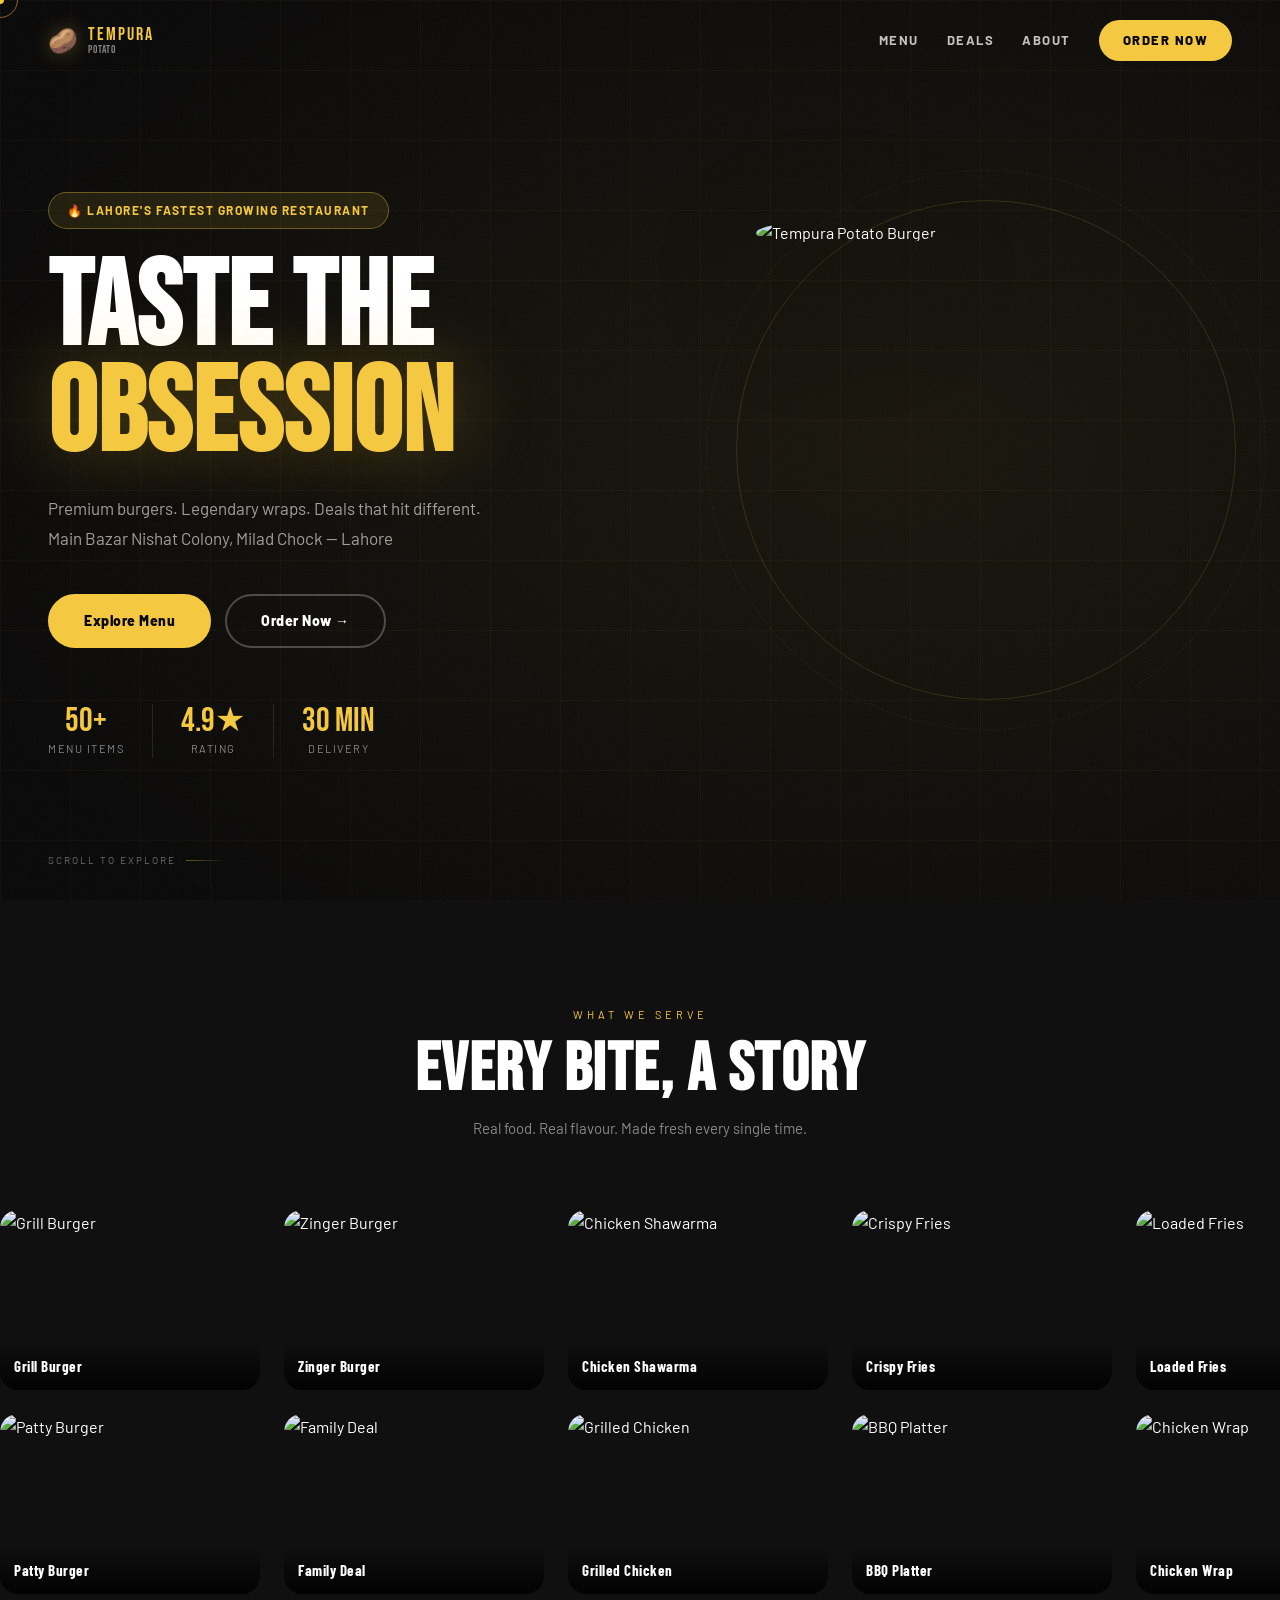
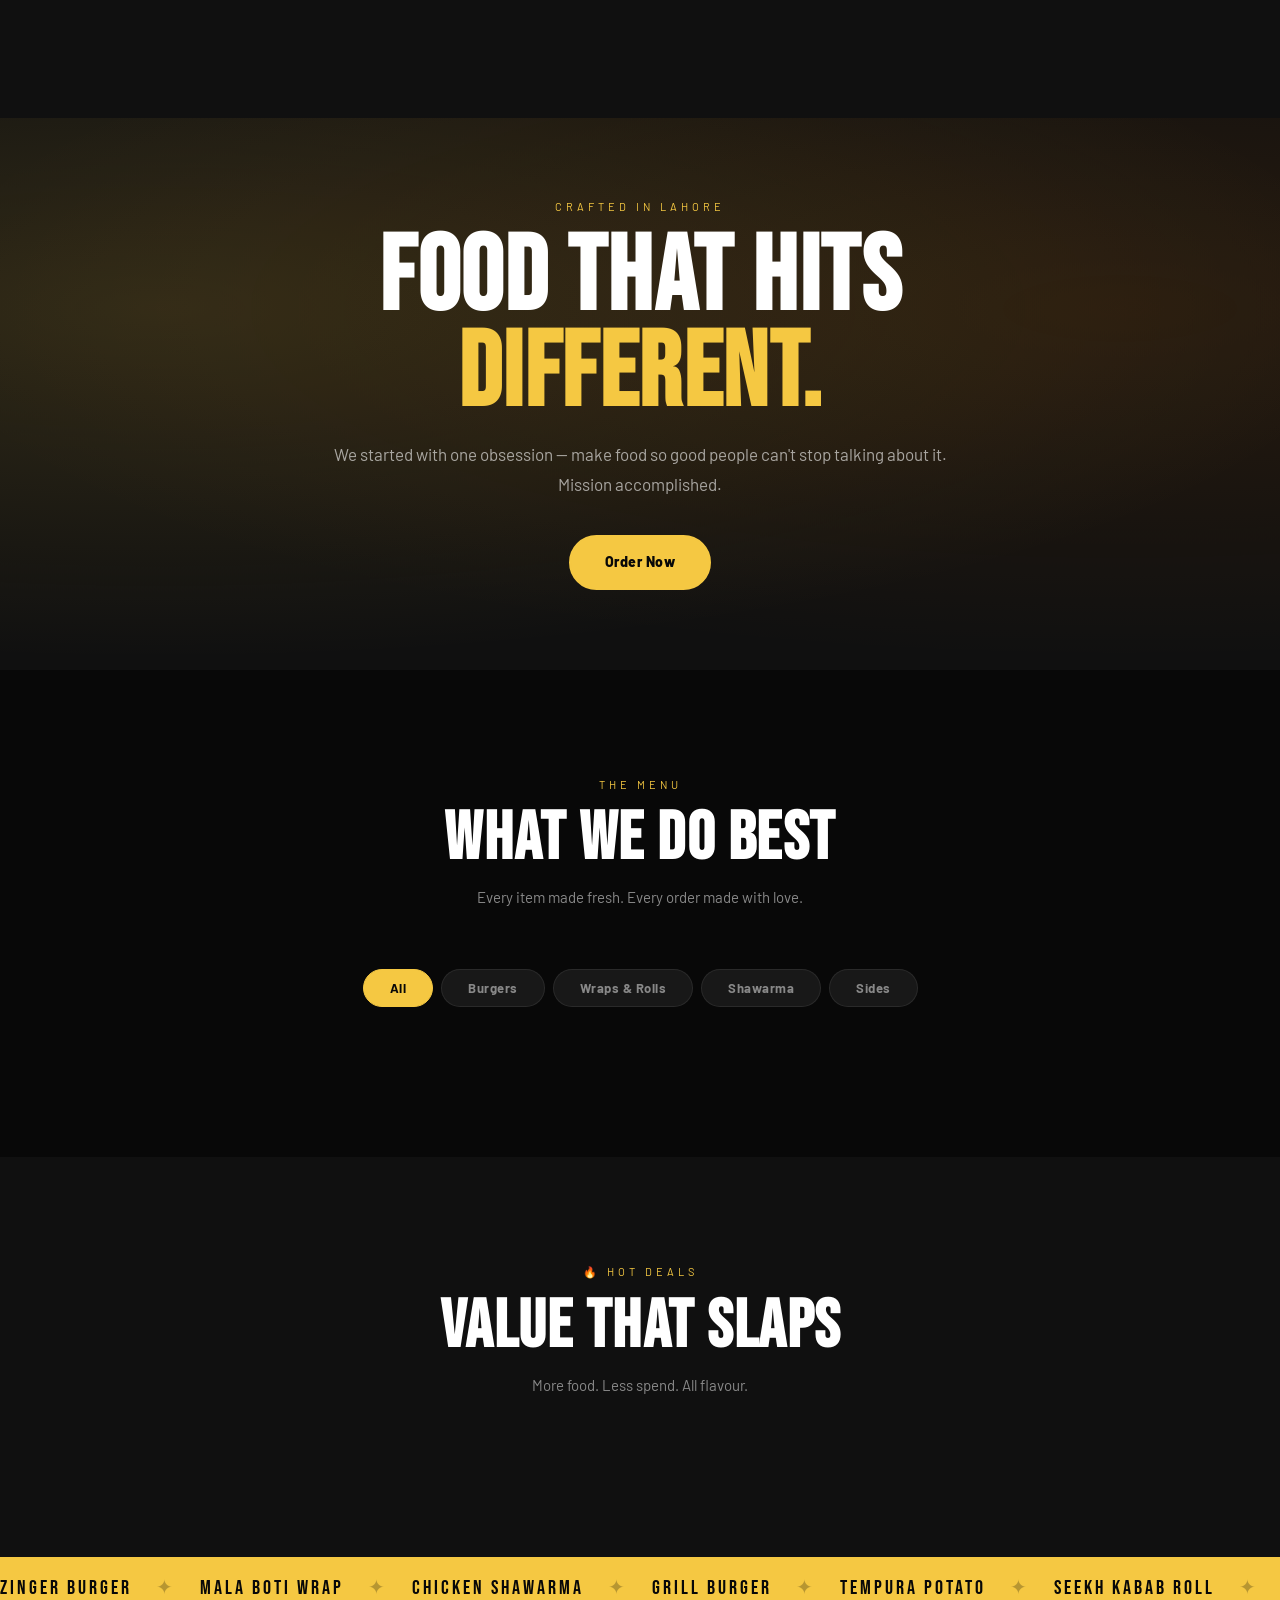
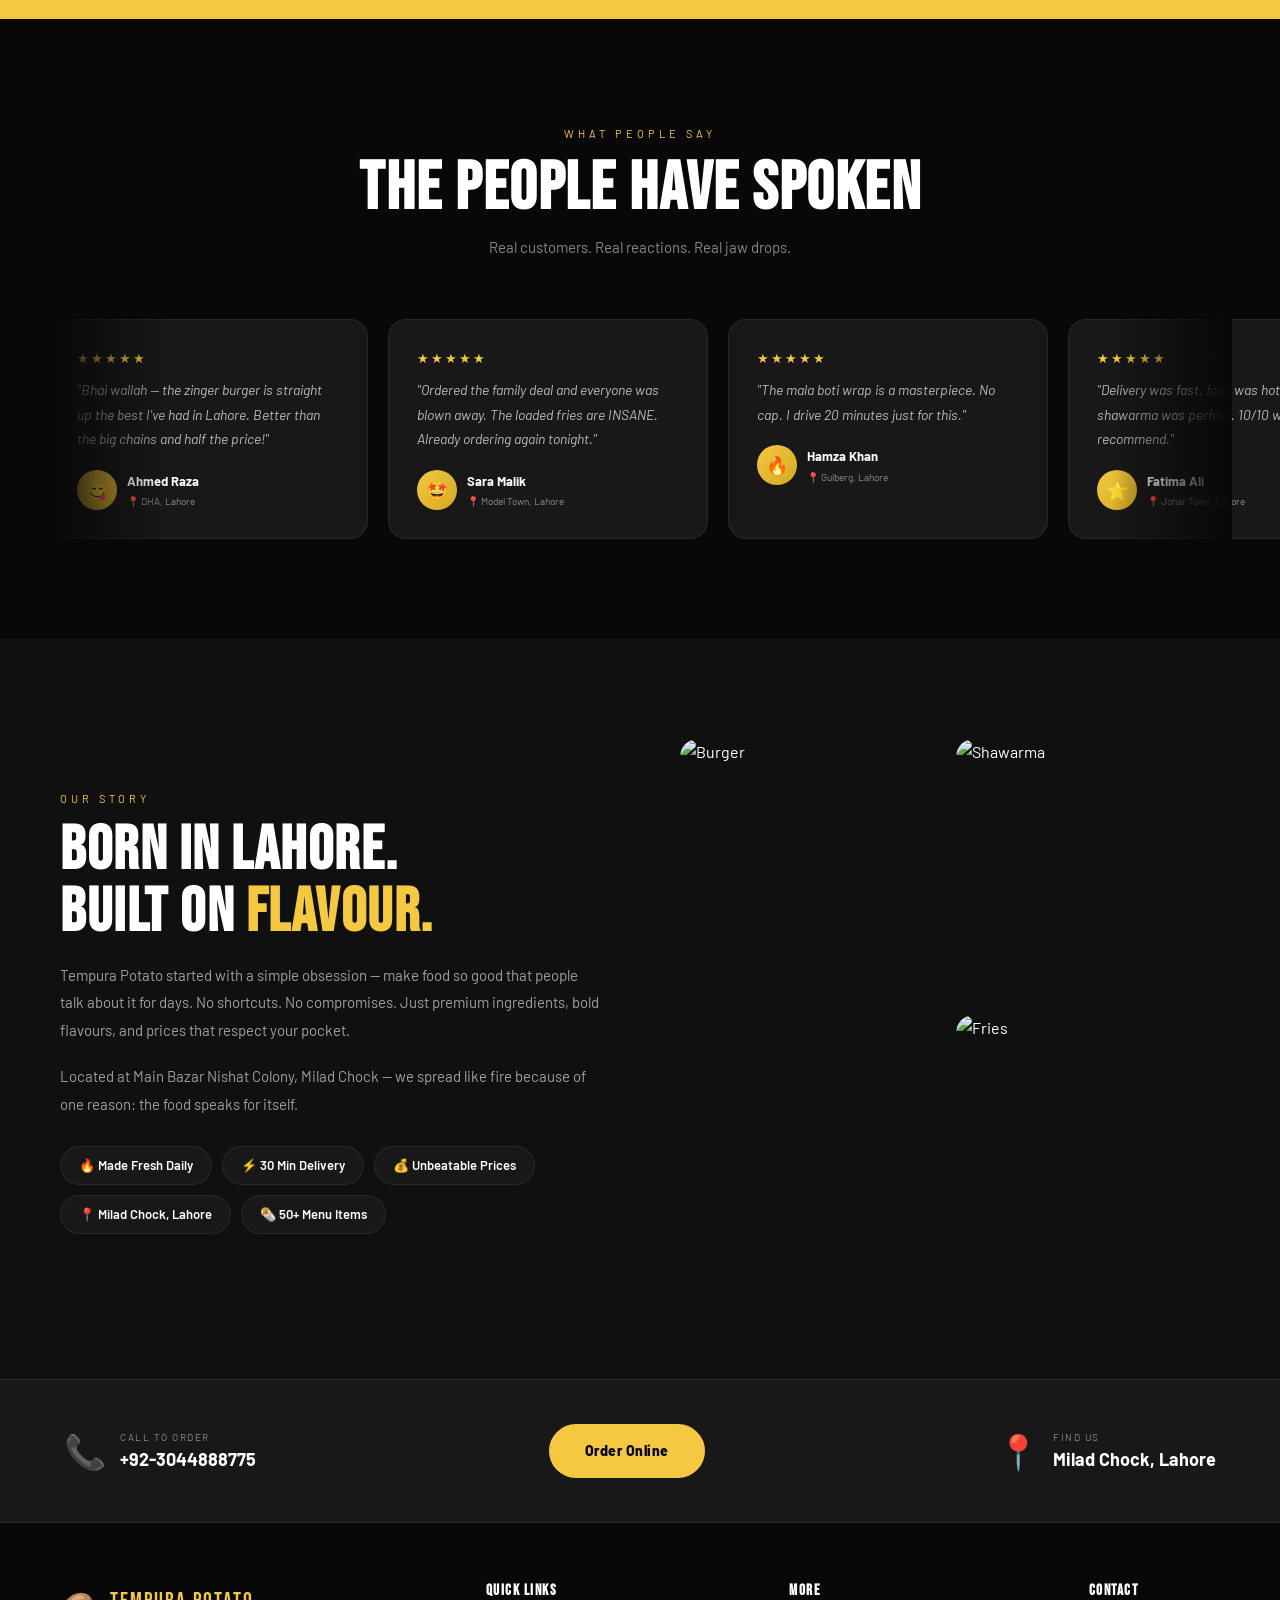
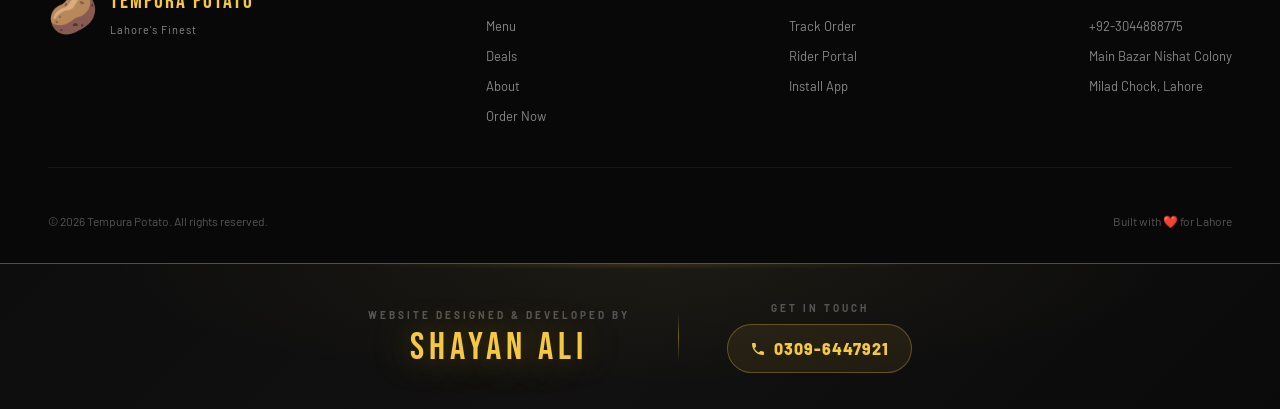
==== index.html @ c095b2cd "Add files via upload" ====
<!DOCTYPE html>
<html lang="en">
<head>
<meta charset="UTF-8"/><meta name="viewport" content="width=device-width,initial-scale=1.0"/>
<meta name="theme-color" content="#080808"/>
<meta name="description" content="Tempura Potato — Lahore's finest burgers, wraps, shawarma & deals. Premium fast food. Order online for delivery or pickup at Milad Chock."/>
<meta name="keywords" content="Tempura Potato,Lahore burger,best burger Lahore,Milad Chock,zinger burger,chicken wrap,shawarma Lahore"/>
<meta property="og:title" content="Tempura Potato — Lahore's Finest Fast Food"/>
<meta property="og:description" content="Premium burgers, wraps & legendary deals. Milad Chock, Lahore."/>
<meta property="og:type" content="restaurant"/>
<title>Tempura Potato — Lahore's Finest</title>
<link rel="manifest" href="manifest.json"/>
<link rel="icon" href="data:image/svg+xml,<svg xmlns='http://www.w3.org/2000/svg' viewBox='0 0 100 100'><text y='.9em' font-size='90'>🥔</text></svg>"/>
<link rel="preconnect" href="https://fonts.googleapis.com"/>
<link href="https://fonts.googleapis.com/css2?family=Bebas+Neue&family=Barlow:ital,wght@0,300;0,400;0,600;0,700;1,300&family=Barlow+Condensed:wght@700;900&display=swap" rel="stylesheet"/>
<link rel="stylesheet" href="style.css"/>
</head>
<body>

<!-- CURSORS -->
<div class="cursor-dot" id="cursor-dot"></div>
<div class="cursor-ring" id="cursor-ring"></div>

<!-- PWA BANNER -->
<div class="pwa-banner" id="pwa-banner">
  <span>🎉 Install our app & get <strong>20% OFF</strong> your first order!</span>
  <button class="pwa-install-btn" id="pwa-banner-btn">Install App</button>
  <button class="pwa-close-btn" onclick="document.getElementById('pwa-banner').classList.remove('show')">✕</button>
</div>

<!-- NAVBAR -->
<nav class="navbar" id="navbar">
  <a class="nav-logo" href="index.html">
    <span class="nav-logo-icon" data-logo-emoji>🥔</span>
    <div><span class="nav-brand" data-brand>TEMPURA</span><span class="nav-sub" data-tagline>POTATO</span></div>
  </a>
  <div class="nav-links">
    <a href="#menu">Menu</a>
    <a href="#deals">Deals</a>
    <a href="#about">About</a>
    <a href="checkout.html" class="nav-order-btn">Order Now</a>
  </div>
  <div class="nav-ham" id="nav-ham"><span></span><span></span><span></span></div>
</nav>

<!-- MOBILE MENU -->
<div class="mob-menu" id="mob-menu">
  <a href="#menu" onclick="closeMob()">Menu</a>
  <a href="#deals" onclick="closeMob()">Deals</a>
  <a href="#about" onclick="closeMob()">About</a>
  <a href="checkout.html" class="mob-order" onclick="closeMob()">Order Now</a>
</div>

<!-- HERO -->
<section class="hero" id="hero">
  <div class="hero-noise"></div>
  <div class="hero-grid"></div>
  <div class="hero-radial"></div>
  <div class="hero-content">
    <div class="hero-badge">🔥 Lahore's Fastest Growing Restaurant</div>
    <h1 class="hero-title">
      <span class="hero-t1">TASTE THE</span>
      <span class="hero-t2" id="hero-headline">OBSESSION</span>
    </h1>
    <p class="hero-sub" id="hero-sub">Premium burgers. Legendary wraps. Deals that hit different.<br/>Main Bazar Nishat Colony, Milad Chock — Lahore</p>
    <div class="hero-ctas">
      <a href="#menu" class="btn btn-primary">Explore Menu</a>
      <a href="checkout.html" class="btn btn-outline">Order Now →</a>
    </div>
    <div class="hero-stats">
      <div class="hstat"><div class="hstat-num">50+</div><div class="hstat-label">Menu Items</div></div>
      <div class="hstat-div"></div>
      <div class="hstat"><div class="hstat-num">4.9★</div><div class="hstat-label">Rating</div></div>
      <div class="hstat-div"></div>
      <div class="hstat"><div class="hstat-num">30 Min</div><div class="hstat-label">Delivery</div></div>
    </div>
  </div>
  <div class="hero-img-col">
    <div class="hero-img-wrap">
      <img class="hero-food-img" src="https://images.unsplash.com/photo-1568901346375-23c9450c58cd?w=600&q=85" alt="Tempura Potato Burger" loading="eager"/>
      <div class="hero-img-ring"></div>
      <div class="hero-img-ring2"></div>
    </div>
  </div>
  <div class="scroll-hint">
    <span>Scroll to explore</span>
    <div class="scroll-line"></div>
  </div>
</section>

<!-- FOOD IMAGE SCROLL SECTION -->
<section class="food-scroll-section">
  <div class="section-head reveal">
    <div class="section-tag">WHAT WE SERVE</div>
    <h2 class="section-title">Every Bite, a Story</h2>
    <p class="section-sub">Real food. Real flavour. Made fresh every single time.</p>
  </div>
  <div class="food-row" id="food-row-1"></div>
  <div class="food-row" id="food-row-2"></div>
</section>

<!-- PARALLAX BAND -->
<section class="parallax-band">
  <div class="parallax-band-bg" id="parallax-bg"></div>
  <div class="parallax-band-content">
    <div class="pb-tag reveal">CRAFTED IN LAHORE</div>
    <h2 class="pb-title reveal">Food That Hits<br/><span>Different.</span></h2>
    <p class="pb-sub reveal">We started with one obsession — make food so good people can't stop talking about it. Mission accomplished.</p>
    <a href="checkout.html" class="btn btn-primary reveal">Order Now</a>
  </div>
</section>

<!-- MENU -->
<section class="menu-section" id="menu">
  <div class="section-head reveal">
    <div class="section-tag">THE MENU</div>
    <h2 class="section-title">What We Do Best</h2>
    <p class="section-sub">Every item made fresh. Every order made with love.</p>
  </div>
  <div class="menu-tabs" id="menu-tabs">
    <button class="tab active" data-cat="all">All</button>
    <button class="tab" data-cat="burgers">Burgers</button>
    <button class="tab" data-cat="wraps">Wraps & Rolls</button>
    <button class="tab" data-cat="shawarma">Shawarma</button>
    <button class="tab" data-cat="sides">Sides</button>
  </div>
  <div class="menu-grid" id="menu-grid"></div>
</section>

<!-- DEALS -->
<section class="deals-section" id="deals">
  <div class="section-head reveal">
    <div class="section-tag">🔥 HOT DEALS</div>
    <h2 class="section-title">Value That Slaps</h2>
    <p class="section-sub">More food. Less spend. All flavour.</p>
  </div>
  <div class="deals-grid" id="deals-grid"></div>
</section>

<!-- MARQUEE -->
<div class="marquee-strip">
  <div class="marquee-track">
    <span>ZINGER BURGER</span><span class="marquee-dot">✦</span><span>MALA BOTI WRAP</span><span class="marquee-dot">✦</span><span>CHICKEN SHAWARMA</span><span class="marquee-dot">✦</span><span>GRILL BURGER</span><span class="marquee-dot">✦</span><span>TEMPURA POTATO</span><span class="marquee-dot">✦</span><span>SEEKH KABAB ROLL</span><span class="marquee-dot">✦</span><span>DHAMAKA ROLL</span><span class="marquee-dot">✦</span><span>LOADED FRIES</span><span class="marquee-dot">✦</span>
    <span>ZINGER BURGER</span><span class="marquee-dot">✦</span><span>MALA BOTI WRAP</span><span class="marquee-dot">✦</span><span>CHICKEN SHAWARMA</span><span class="marquee-dot">✦</span><span>GRILL BURGER</span><span class="marquee-dot">✦</span><span>TEMPURA POTATO</span><span class="marquee-dot">✦</span><span>SEEKH KABAB ROLL</span><span class="marquee-dot">✦</span><span>DHAMAKA ROLL</span><span class="marquee-dot">✦</span><span>LOADED FRIES</span><span class="marquee-dot">✦</span>
  </div>
</div>

<!-- TESTIMONIALS -->
<section class="testimonials" id="testimonials">
  <div class="section-head reveal">
    <div class="section-tag">WHAT PEOPLE SAY</div>
    <h2 class="section-title">The People Have Spoken</h2>
    <p class="section-sub">Real customers. Real reactions. Real jaw drops.</p>
  </div>
  <div class="testi-track-wrap">
    <div class="testi-track" id="testi-track"></div>
  </div>
</section>

<!-- ABOUT -->
<section class="about-section" id="about">
  <div class="about-inner">
    <div class="about-text reveal-l">
      <div class="section-tag">OUR STORY</div>
      <h2>Born in Lahore.<br/>Built on <em>Flavour.</em></h2>
      <p>Tempura Potato started with a simple obsession — make food so good that people talk about it for days. No shortcuts. No compromises. Just premium ingredients, bold flavours, and prices that respect your pocket.</p>
      <p>Located at Main Bazar Nishat Colony, Milad Chock — we spread like fire because of one reason: the food speaks for itself.</p>
      <div class="about-pills">
        <div class="pill">🔥 Made Fresh Daily</div>
        <div class="pill">⚡ 30 Min Delivery</div>
        <div class="pill">💰 Unbeatable Prices</div>
        <div class="pill">📍 Milad Chock, Lahore</div>
        <div class="pill">🌯 50+ Menu Items</div>
      </div>
    </div>
    <div class="about-img-grid reveal-r">
      <div class="about-img-cell" style="grid-row:span 2">
        <img src="https://images.unsplash.com/photo-1553979459-d2229ba7433b?w=400&q=80" alt="Burger" loading="lazy"/>
      </div>
      <div class="about-img-cell">
        <img src="https://images.unsplash.com/photo-1529006557810-274b9b2fc783?w=400&q=80" alt="Shawarma" loading="lazy"/>
      </div>
      <div class="about-img-cell">
        <img src="https://images.unsplash.com/photo-1573080496219-bb080dd4f877?w=400&q=80" alt="Fries" loading="lazy"/>
      </div>
    </div>
  </div>
</section>

<!-- CONTACT STRIP -->
<div class="contact-strip reveal">
  <div class="cs-side">
    <div class="cs-ico">📞</div>
    <div><div class="cs-label">Call to Order</div><div class="cs-val" id="site-phone">+92-3044888775</div></div>
  </div>
  <a href="checkout.html" class="btn btn-primary">Order Online</a>
  <div class="cs-side">
    <div class="cs-ico">📍</div>
    <div><div class="cs-label">Find Us</div><div class="cs-val" id="site-address">Milad Chock, Lahore</div></div>
  </div>
</div>

<!-- FOOTER -->
<footer class="footer">
  <div class="footer-top">
    <div>
      <div class="footer-logo">
        <span class="footer-logo-icon" data-logo-emoji>🥔</span>
        <div><div class="footer-brand" data-brand>TEMPURA POTATO</div><div class="footer-tagline" data-tagline>Lahore's Finest</div></div>
      </div>
    </div>
    <div class="footer-links">
      <h4>Quick Links</h4>
      <a href="#menu">Menu</a>
      <a href="#deals">Deals</a>
      <a href="#about">About</a>
      <a href="checkout.html">Order Now</a>
    </div>
    <div class="footer-links">
      <h4>More</h4>
      <a href="tracking.html">Track Order</a>
      <a href="rider.html">Rider Portal</a>
      <a href="#" id="pwa-footer-btn">Install App</a>
    </div>
    <div class="footer-links">
      <h4>Contact</h4>
      <a href="tel:+923044888775">+92-3044888775</a>
      <a href="#">Main Bazar Nishat Colony</a>
      <a href="#">Milad Chock, Lahore</a>
    </div>
  </div>
  <div class="footer-bottom">
    <span>© 2026 Tempura Potato. All rights reserved.</span>
    <a href="admin.html" style="opacity:.05;font-size:9px;color:var(--gray2);text-decoration:none">·</a>
    <span>Built with ❤️ for Lahore</span>
  </div>
</footer>

<!-- DEVELOPER CREDIT SECTION -->
<div class="dev-credit-strip">
  <div class="dev-credit-inner">
    <div class="dev-credit-left">
      <div class="dev-credit-label">Website Designed & Developed by</div>
      <div class="dev-credit-name">Shayan Ali</div>
    </div>
    <div class="dev-credit-divider"></div>
    <div class="dev-credit-right">
      <div class="dev-credit-contact-label">Get in touch</div>
      <a class="dev-credit-phone" href="tel:03096447921">
        <svg width="16" height="16" viewBox="0 0 24 24" fill="currentColor"><path d="M6.6 10.8c1.4 2.8 3.8 5.1 6.6 6.6l2.2-2.2c.3-.3.7-.4 1-.2 1.1.4 2.3.6 3.6.6.6 0 1 .4 1 1V20c0 .6-.4 1-1 1-9.4 0-17-7.6-17-17 0-.6.4-1 1-1h3.5c.6 0 1 .4 1 1 0 1.3.2 2.5.6 3.6.1.3 0 .7-.2 1L6.6 10.8z"/></svg>
        0309-6447921
      </a>
    </div>
  </div>
  <div class="dev-credit-glow"></div>
</div>

<!-- CART FLOAT -->
<div class="cart-float" id="cart-float" onclick="location.href='checkout.html'">
  <span class="cart-float-icon">🛒</span>
  <span class="cart-float-count" id="cart-float-count">0</span>
</div>

<!-- ITEM MODAL -->
<div class="modal-overlay" id="modal-overlay" onclick="if(event.target===this)closeModal()">
  <div class="modal-box">
    <button class="modal-close" onclick="closeModal()">✕</button>
    <img class="modal-img" id="modal-img" src="" alt=""/>
    <div class="modal-name" id="modal-name"></div>
    <div class="modal-desc" id="modal-desc"></div>
    <div class="modal-price" id="modal-price"></div>
    <div class="modal-qty">
      <button class="qty-btn" onclick="modalQty(-1)">−</button>
      <span class="qty-val" id="modal-qty-val">1</span>
      <button class="qty-btn" onclick="modalQty(+1)">+</button>
    </div>
    <button class="btn btn-primary" style="width:100%;font-size:15px" onclick="confirmModal()">Add to Cart</button>
  </div>
</div>

<!-- PWA POPUP -->
<div class="pwa-popup-overlay" id="pwa-popup" onclick="if(event.target===this)closePWA()">
  <div class="pwa-popup">
    <button class="modal-close" onclick="closePWA()">✕</button>
    <div class="pwa-popup-icon">🥔</div>
    <div class="pwa-popup-brand">TEMPURA POTATO</div>
    <div class="pwa-popup-title">Get the App</div>
    <p class="pwa-popup-desc">Install our app for a faster experience and get <strong>20% OFF</strong> your first order!</p>
    <button class="btn btn-primary" style="width:100%;margin-bottom:10px" id="pwa-popup-btn">Install Free App</button>
    <button class="pwa-skip" onclick="closePWA()">Maybe later</button>
    <div class="pwa-manual" id="pwa-manual" style="display:none">
      <strong>Install manually:</strong>
      <ol>
        <li>Tap the <strong>Share</strong> button (Safari: □↑ / Chrome: ⋮)</li>
        <li>Tap <strong>"Add to Home Screen"</strong></li>
        <li>Tap <strong>"Add"</strong> to confirm</li>
      </ol>
    </div>
  </div>
</div>

<script src="https://www.gstatic.com/firebasejs/10.7.1/firebase-app-compat.js"></script>
<script src="https://www.gstatic.com/firebasejs/10.7.1/firebase-auth-compat.js"></script>
<script src="https://www.gstatic.com/firebasejs/10.7.1/firebase-database-compat.js"></script>
<script src="core.js"></script>
<script>
// ── CURSOR ──────────────────────────────────────────────────
const dot = document.getElementById('cursor-dot');
const ring = document.getElementById('cursor-ring');
let mx=0,my=0,rx=0,ry=0;
document.addEventListener('mousemove',e=>{mx=e.clientX;my=e.clientY;dot.style.left=mx+'px';dot.style.top=my+'px'});
function animCursor(){rx+=(mx-rx)*.15;ry+=(my-ry)*.15;ring.style.left=rx+'px';ring.style.top=ry+'px';requestAnimationFrame(animCursor)}
animCursor();
document.querySelectorAll('a,button,.menu-card,.deal-card,.tab').forEach(el=>{
  el.addEventListener('mouseenter',()=>ring.classList.add('hover'));
  el.addEventListener('mouseleave',()=>ring.classList.remove('hover'));
});

// ── NAVBAR ───────────────────────────────────────────────────
const nav = document.getElementById('navbar');
const banner = document.getElementById('pwa-banner');
window.addEventListener('scroll',()=>{
  nav.classList.toggle('scrolled', window.scrollY > 60);
  if(banner.classList.contains('show')) nav.style.top='42px';
  else nav.style.top='';
  parallaxUpdate();
  revealUpdate();
});
document.getElementById('nav-ham').addEventListener('click',()=>document.getElementById('mob-menu').classList.toggle('open'));
window.closeMob = ()=>document.getElementById('mob-menu').classList.remove('open');

// ── PARALLAX ─────────────────────────────────────────────────
const pbg = document.getElementById('parallax-bg');
function parallaxUpdate(){
  if(!pbg) return;
  const sec = pbg.closest('.parallax-band');
  const r = sec.getBoundingClientRect();
  const p = -r.top / window.innerHeight;
  pbg.style.transform = `translateY(${p*45}px)`;
}

// ── REVEAL ────────────────────────────────────────────────────
function revealUpdate(){
  document.querySelectorAll('.reveal,.reveal-l,.reveal-r').forEach(el=>{
    if(el.getBoundingClientRect().top < window.innerHeight - 80) el.classList.add('in');
  });
}
revealUpdate();

// ── FOOD SCROLL ROWS ─────────────────────────────────────────
const foodImages = [
  {src:'https://images.unsplash.com/photo-1568901346375-23c9450c58cd?w=320&q=80',name:'Grill Burger'},
  {src:'https://images.unsplash.com/photo-1553979459-d2229ba7433b?w=320&q=80',name:'Zinger Burger'},
  {src:'https://images.unsplash.com/photo-1529006557810-274b9b2fc783?w=320&q=80',name:'Chicken Shawarma'},
  {src:'https://images.unsplash.com/photo-1573080496219-bb080dd4f877?w=320&q=80',name:'Crispy Fries'},
  {src:'https://images.unsplash.com/photo-1585109649139-366815a0d713?w=320&q=80',name:'Loaded Fries'},
  {src:'https://images.unsplash.com/photo-1599487488170-d11ec9c172f0?w=320&q=80',name:'Paratha Roll'},
  {src:'https://images.unsplash.com/photo-1606491956689-2ea866880c84?w=320&q=80',name:'Seekh Kabab'},
  {src:'https://images.unsplash.com/photo-1565557623262-b51c2513a641?w=320&q=80',name:'Chicken Wrap'},
  {src:'https://images.unsplash.com/photo-1504674900247-0877df9cc836?w=320&q=80',name:'BBQ Platter'},
  {src:'https://images.unsplash.com/photo-1598103442097-8b74394b95c1?w=320&q=80',name:'Grilled Chicken'},
  {src:'https://images.unsplash.com/photo-1546069901-ba9599a7e63c?w=320&q=80',name:'Family Deal'},
  {src:'https://images.unsplash.com/photo-1571091718767-18b5b1457add?w=320&q=80',name:'Patty Burger'},
];
function buildFoodRows(){
  const makeCard=(img)=>`<div class="food-scroll-card"><img src="${img.src}" alt="${img.name}" loading="lazy"/><div class="food-scroll-card-label">${img.name}</div></div>`;
  const doubled = [...foodImages,...foodImages];
  document.getElementById('food-row-1').innerHTML = doubled.map(makeCard).join('');
  document.getElementById('food-row-2').innerHTML = [...doubled].reverse().map(makeCard).join('');
}
buildFoodRows();

// ── TESTIMONIALS ─────────────────────────────────────────────
const testimonials = [
  {name:'Ahmed Raza',loc:'DHA, Lahore',text:'Bhai wallah — the zinger burger is straight up the best I\'ve had in Lahore. Better than the big chains and half the price!',avatar:'😋',rating:5},
  {name:'Sara Malik',loc:'Model Town, Lahore',text:'Ordered the family deal and everyone was blown away. The loaded fries are INSANE. Already ordering again tonight.',avatar:'🤩',rating:5},
  {name:'Hamza Khan',loc:'Gulberg, Lahore',text:'The mala boti wrap is a masterpiece. No cap. I drive 20 minutes just for this.',avatar:'🔥',rating:5},
  {name:'Fatima Ali',loc:'Johar Town, Lahore',text:'Delivery was fast, food was hot, and the grill shawarma was perfect. 10/10 will recommend.',avatar:'⭐',rating:5},
  {name:'Usman Tariq',loc:'Bahria Town, Lahore',text:'Malai boti paratha roll = game over for every other restaurant. My office literally orders this twice a week.',avatar:'👌',rating:5},
  {name:'Zara Hussain',loc:'Wapda Town, Lahore',text:'The dhamaka roll literally lives up to the name. My jaw dropped at the size and then again at the flavour.',avatar:'😍',rating:5},
  {name:'Bilal Chaudhry',loc:'Shadman, Lahore',text:'Best value fast food in the city. Seekh kabab paratha roll for 250 rupees? Are you kidding me? That\'s a steal.',avatar:'💯',rating:5},
  {name:'Nadia Shafi',loc:'Faisal Town, Lahore',text:'The website made ordering so easy and the order tracking is legit. Food was exactly as expected — premium.',avatar:'✨',rating:5},
];
function buildTestis(){
  const card=(t)=>`<div class="testi-card">
    <div class="testi-stars">${'★'.repeat(t.rating)}</div>
    <div class="testi-text">"${t.text}"</div>
    <div class="testi-author">
      <div class="testi-avatar">${t.avatar}</div>
      <div><div class="testi-name">${t.name}</div><div class="testi-loc">📍 ${t.loc}</div></div>
    </div>
  </div>`;
  const doubled = [...testimonials,...testimonials];
  document.getElementById('testi-track').innerHTML = doubled.map(card).join('');
}
buildTestis();

// ── MENU RENDER ───────────────────────────────────────────────
let currentCat = 'all';
function renderMenu(cat){
  currentCat = cat;
  const items = cat==='all'
    ? MENU_DATA.filter(i=>i.cat!=='deals')
    : MENU_DATA.filter(i=>i.cat===cat);
  document.getElementById('menu-grid').innerHTML = items.map(item=>`
    <div class="menu-card reveal" onclick="openModal('${item.id}')">
      <div class="menu-card-img">
        <img src="${item.image}" alt="${item.name}" loading="lazy"/>
        <div class="menu-card-img-overlay"></div>
      </div>
      <div class="menu-card-body">
        <div class="menu-card-name">${item.name}</div>
        <div class="menu-card-desc">${item.desc}</div>
        <div class="menu-card-foot">
          <div class="menu-card-price">Rs. ${item.price}</div>
          <button class="add-btn" onclick="event.stopPropagation();Cart.add(MENU_DATA.find(x=>x.id==='${item.id}'))">+</button>
        </div>
      </div>
    </div>
  `).join('');
  revealUpdate();
}
function renderDeals(){
  document.getElementById('deals-grid').innerHTML = MENU_DATA.filter(i=>i.cat==='deals').map(d=>`
    <div class="deal-card reveal" onclick="openModal('${d.id}')">
      <div class="deal-badge">DEAL</div>
      <div class="deal-img"><img src="${d.image}" alt="${d.name}" loading="lazy"/></div>
      <div class="deal-body">
        <div class="deal-name">${d.name}</div>
        <div class="deal-includes">${(d.includes||[]).map(x=>`✦ ${x}`).join('<br/>')}</div>
        <div class="deal-foot">
          <div class="deal-price">Rs. ${d.price}</div>
          <button class="btn btn-primary" style="padding:10px 20px;font-size:13px" onclick="event.stopPropagation();Cart.add(MENU_DATA.find(x=>x.id==='${d.id}'))">Add</button>
        </div>
      </div>
    </div>
  `).join('');
  revealUpdate();
}
// Tabs
document.getElementById('menu-tabs').addEventListener('click',e=>{
  const tab = e.target.closest('.tab');
  if(!tab) return;
  document.querySelectorAll('.tab').forEach(t=>t.classList.remove('active'));
  tab.classList.add('active');
  renderMenu(tab.dataset.cat);
});
renderMenu('all');
renderDeals();

// ── MODAL ────────────────────────────────────────────────────
let modalItemId=null, modalQtyVal=1;
function openModal(id){
  const item = MENU_DATA.find(x=>x.id===id);
  if(!item) return;
  modalItemId=id; modalQtyVal=1;
  document.getElementById('modal-img').src = item.image;
  document.getElementById('modal-name').textContent = item.name;
  document.getElementById('modal-desc').textContent = item.desc;
  document.getElementById('modal-price').textContent = `Rs. ${item.price}`;
  document.getElementById('modal-qty-val').textContent = 1;
  document.getElementById('modal-overlay').classList.add('open');
}
function closeModal(){ document.getElementById('modal-overlay').classList.remove('open'); }
function modalQty(d){
  modalQtyVal = Math.max(1,modalQtyVal+d);
  document.getElementById('modal-qty-val').textContent = modalQtyVal;
  const item = MENU_DATA.find(x=>x.id===modalItemId);
  if(item) document.getElementById('modal-price').textContent = `Rs. ${item.price * modalQtyVal}`;
}
function confirmModal(){
  const item = MENU_DATA.find(x=>x.id===modalItemId);
  if(item){ Cart.add(item,modalQtyVal); closeModal(); }
}

// ── PWA ──────────────────────────────────────────────────────
let deferredPWA=null;
window.addEventListener('beforeinstallprompt',e=>{
  e.preventDefault(); deferredPWA=e;
  setTimeout(()=>document.getElementById('pwa-banner').classList.add('show'),3000);
  if(!localStorage.getItem('tp_pwa_shown')){
    setTimeout(()=>{ document.getElementById('pwa-popup').classList.add('open'); localStorage.setItem('tp_pwa_shown','1'); },9000);
  }
});
async function triggerPWA(){
  if(deferredPWA){
    deferredPWA.prompt();
    const {outcome}=await deferredPWA.userChoice;
    if(outcome==='accepted'){ Toast.show('App installed! 20% off applied 🎉'); closePWA(); document.getElementById('pwa-banner').classList.remove('show'); }
    deferredPWA=null;
  } else {
    document.getElementById('pwa-manual').style.display='block';
    document.getElementById('pwa-popup').classList.add('open');
  }
}
window.closePWA=()=>document.getElementById('pwa-popup').classList.remove('open');
document.getElementById('pwa-banner-btn').addEventListener('click',triggerPWA);
document.getElementById('pwa-popup-btn').addEventListener('click',triggerPWA);
document.getElementById('pwa-footer-btn').addEventListener('click',e=>{e.preventDefault();triggerPWA();});

// Service Worker
if('serviceWorker' in navigator) navigator.serviceWorker.register('sw.js').catch(()=>{});

// ── SETTINGS LOAD ────────────────────────────────────────────
document.addEventListener('DOMContentLoaded',()=>{
  loadSiteSettings();
  // Load dynamic phone/address
  const db = getDB();
  if(db){
    db.ref('settings/branding').once('value').then(s=>{
      const b=s.val()||{};
      if(b.phone) document.getElementById('site-phone').textContent=b.phone;
      if(b.address) document.getElementById('site-address').textContent=b.address;
    }).catch(()=>{});
  }
});
</script>
</body>
</html>
---- style.css ----
/* ═══════════════════════════════════════════════════════════
   TEMPURA POTATO v3 — PREMIUM MOBILE-FIRST STYLESHEET
   ═══════════════════════════════════════════════════════════ */
:root{--yellow:#f5c842;--yellow-dark:#d4a820;--yellow-glow:rgba(245,200,66,.28);--yellow-soft:rgba(245,200,66,.10);--black:#080808;--black2:#101010;--black3:#181818;--black4:#222222;--black5:#2a2a2a;--white:#ffffff;--gray:#888;--gray2:#555;--radius:18px;--radius-sm:10px;--ease:cubic-bezier(.4,0,.2,1);--tr:.32s var(--ease);--transition:.32s var(--ease)}
*,*::before,*::after{box-sizing:border-box;margin:0;padding:0}
html{scroll-behavior:smooth;overflow-x:hidden;-webkit-tap-highlight-color:transparent}
body{background:var(--black);color:var(--white);font-family:'Barlow',sans-serif;font-size:16px;line-height:1.6;overflow-x:hidden}
body{cursor:none}
.cursor-dot{position:fixed;width:8px;height:8px;background:var(--yellow);border-radius:50%;pointer-events:none;z-index:99999;transform:translate(-50%,-50%);transition:transform .1s,width .2s,height .2s}
.cursor-ring{position:fixed;width:36px;height:36px;border:1.5px solid rgba(245,200,66,.5);border-radius:50%;pointer-events:none;z-index:99998;transform:translate(-50%,-50%);transition:transform .12s var(--ease),width .25s,height .25s,border-color .25s}
.cursor-ring.hover{width:52px;height:52px;border-color:var(--yellow)}
@media(hover:none){.cursor-dot,.cursor-ring{display:none}body{cursor:auto}}
::-webkit-scrollbar{width:3px}::-webkit-scrollbar-track{background:var(--black)}::-webkit-scrollbar-thumb{background:var(--yellow);border-radius:2px}
::selection{background:var(--yellow);color:var(--black)}

/* PWA BANNER */
.pwa-banner{position:fixed;top:0;left:0;right:0;z-index:9000;background:var(--yellow);color:var(--black);display:flex;align-items:center;justify-content:center;gap:10px;padding:10px 16px;font-size:12px;font-weight:700;transform:translateY(-100%);transition:transform .4s var(--ease)}
.pwa-banner.show{transform:translateY(0)}
.pwa-install-btn{background:var(--black);color:var(--yellow);border:none;border-radius:20px;padding:5px 14px;font-size:11px;font-weight:800;cursor:pointer;font-family:'Barlow',sans-serif;white-space:nowrap}
.pwa-close-btn{background:none;border:none;color:var(--black);font-size:18px;cursor:pointer;opacity:.6;padding:0 2px;line-height:1}

/* NAVBAR */
.navbar{position:fixed;top:0;left:0;right:0;z-index:800;display:flex;align-items:center;justify-content:space-between;padding:16px 20px;transition:all .4s var(--ease)}
@media(min-width:768px){.navbar{padding:20px 48px}}
.navbar.scrolled{background:rgba(8,8,8,.96);backdrop-filter:blur(24px);-webkit-backdrop-filter:blur(24px);padding:12px 20px;border-bottom:1px solid rgba(245,200,66,.1)}
@media(min-width:768px){.navbar.scrolled{padding:14px 48px}}
.nav-logo{display:flex;align-items:center;gap:10px;text-decoration:none;cursor:pointer}
.nav-logo-icon{font-size:24px;filter:drop-shadow(0 0 10px var(--yellow-glow))}
.nav-brand{display:block;font-family:'Bebas Neue',cursive;font-size:18px;color:var(--yellow);letter-spacing:2px;line-height:1}
.nav-sub{display:block;font-family:'Bebas Neue',cursive;font-size:11px;color:rgba(255,255,255,.5);letter-spacing:1px;line-height:1}
.nav-links{display:none;align-items:center;gap:28px}
@media(min-width:768px){.nav-links{display:flex}}
.nav-links a{color:rgba(255,255,255,.75);text-decoration:none;font-size:13px;font-weight:700;letter-spacing:1.5px;text-transform:uppercase;transition:var(--tr)}
.nav-links a:hover{color:var(--yellow)}
.nav-order-btn{background:var(--yellow)!important;color:var(--black)!important;padding:10px 24px;border-radius:30px;font-weight:800!important;transition:var(--tr)!important}
.nav-order-btn:hover{transform:scale(1.05)!important;box-shadow:0 6px 24px var(--yellow-glow)}
.nav-ham{display:flex;flex-direction:column;gap:5px;cursor:pointer;padding:6px}
@media(min-width:768px){.nav-ham{display:none}}
.nav-ham span{width:22px;height:1.5px;background:var(--white);border-radius:2px;transition:var(--tr);display:block}
.mob-menu{position:fixed;inset:0;z-index:799;background:var(--black);display:flex;flex-direction:column;align-items:center;justify-content:center;gap:28px;transform:translateX(100%);transition:transform .4s var(--ease)}
.mob-menu.open{transform:translateX(0)}
.mob-menu a{font-family:'Bebas Neue',cursive;font-size:42px;color:var(--white);text-decoration:none;letter-spacing:3px;transition:var(--tr)}
.mob-menu a:hover,.mob-menu a:active{color:var(--yellow)}
.mob-order{background:var(--yellow)!important;color:var(--black)!important;padding:14px 44px!important;border-radius:30px}

/* HERO */
.hero{min-height:100svh;position:relative;overflow:hidden;display:flex;align-items:center;padding:100px 20px 70px;background:var(--black)}
@media(min-width:768px){.hero{padding:130px 48px 80px}}
.hero-noise{position:absolute;inset:0;z-index:0;opacity:.04;background-image:url("data:image/svg+xml,%3Csvg viewBox='0 0 256 256' xmlns='http://www.w3.org/2000/svg'%3E%3Cfilter id='n'%3E%3CfeTurbulence type='fractalNoise' baseFrequency='.9' numOctaves='4' stitchTiles='stitch'/%3E%3C/filter%3E%3Crect width='100%25' height='100%25' filter='url(%23n)'/%3E%3C/svg%3E");background-size:200px}
.hero-grid{position:absolute;inset:0;z-index:0;background-image:linear-gradient(rgba(245,200,66,.03) 1px,transparent 1px),linear-gradient(90deg,rgba(245,200,66,.03) 1px,transparent 1px);background-size:50px 50px}
@media(min-width:768px){.hero-grid{background-size:70px 70px}}
.hero-radial{position:absolute;inset:0;z-index:0;background:radial-gradient(ellipse 80% 70% at 70% 50%,rgba(245,200,66,.07),transparent)}
.hero-content{position:relative;z-index:2;max-width:640px;width:100%}
.hero-badge{display:inline-flex;align-items:center;gap:8px;background:rgba(245,200,66,.1);border:1px solid rgba(245,200,66,.35);color:var(--yellow);padding:7px 14px;border-radius:30px;font-size:11px;font-weight:700;letter-spacing:1.5px;text-transform:uppercase;margin-bottom:22px;animation:fadeUp .8s .1s both}
@media(min-width:768px){.hero-badge{padding:8px 18px;font-size:12px;margin-bottom:28px}}
.hero-title{font-family:'Bebas Neue',cursive;line-height:.88;letter-spacing:1px;margin-bottom:20px}
@media(min-width:768px){.hero-title{margin-bottom:26px}}
.hero-t1{display:block;font-size:clamp(54px,13vw,120px);color:var(--white);animation:fadeUp .8s .2s both}
.hero-t2{display:block;font-size:clamp(54px,13vw,120px);color:var(--yellow);text-shadow:0 0 80px rgba(245,200,66,.3);animation:fadeUp .8s .3s both}
.hero-sub{font-size:15px;color:rgba(255,255,255,.6);line-height:1.75;margin-bottom:32px;max-width:500px;animation:fadeUp .8s .4s both}
@media(min-width:768px){.hero-sub{font-size:17px;margin-bottom:40px}}
.hero-ctas{display:flex;gap:12px;flex-wrap:wrap;margin-bottom:44px;animation:fadeUp .8s .5s both}
@media(min-width:768px){.hero-ctas{gap:14px;margin-bottom:56px}}
.hero-stats{display:flex;gap:0;animation:fadeUp .8s .6s both}
.hstat{padding:0 14px;text-align:center}.hstat:first-child{padding-left:0}
@media(min-width:768px){.hstat{padding:0 28px}}
.hstat-num{font-family:'Bebas Neue',cursive;font-size:26px;color:var(--yellow);line-height:1}
@media(min-width:768px){.hstat-num{font-size:34px}}
.hstat-label{font-size:9px;color:var(--gray);text-transform:uppercase;letter-spacing:1.5px;margin-top:2px}
@media(min-width:768px){.hstat-label{font-size:11px}}
.hstat-div{width:1px;background:rgba(255,255,255,.1)}
.hero-img-col{display:none;position:absolute;right:0;top:0;bottom:0;width:46%;align-items:center;justify-content:center;z-index:1;pointer-events:none}
@media(min-width:900px){.hero-img-col{display:flex}}
.hero-img-wrap{position:relative;width:420px;height:420px}
@media(min-width:1100px){.hero-img-wrap{width:460px;height:460px}}
.hero-food-img{width:100%;height:100%;object-fit:cover;border-radius:50%;filter:drop-shadow(0 40px 80px rgba(0,0,0,.9));animation:heroImgFloat 5s ease-in-out infinite}
.hero-img-ring{position:absolute;inset:-20px;border:1px solid rgba(245,200,66,.15);border-radius:50%;animation:spinRing 20s linear infinite}
.hero-img-ring2{position:absolute;inset:-50px;border:1px dashed rgba(245,200,66,.07);border-radius:50%;animation:spinRing 30s linear infinite reverse}
@keyframes heroImgFloat{0%,100%{transform:translateY(0)}50%{transform:translateY(-18px)}}
@keyframes spinRing{to{transform:rotate(360deg)}}
@keyframes fadeUp{from{opacity:0;transform:translateY(28px)}to{opacity:1;transform:translateY(0)}}
.scroll-hint{position:absolute;bottom:24px;left:20px;display:flex;align-items:center;gap:10px;opacity:.4;z-index:2}
@media(min-width:768px){.scroll-hint{bottom:32px;left:48px}}
.scroll-hint span{font-size:10px;letter-spacing:2px;text-transform:uppercase}
.scroll-line{width:40px;height:1px;background:linear-gradient(90deg,var(--yellow),transparent);animation:lineGrow 2s ease-in-out infinite}
@keyframes lineGrow{0%,100%{transform:scaleX(0);transform-origin:left}50%{transform:scaleX(1);transform-origin:left}51%{transform:scaleX(1);transform-origin:right}99%{transform:scaleX(0);transform-origin:right}}

/* BUTTONS */
.btn{display:inline-flex;align-items:center;justify-content:center;gap:8px;padding:13px 28px;border-radius:30px;font-weight:800;font-size:14px;text-decoration:none;border:2px solid transparent;cursor:pointer;transition:var(--tr);letter-spacing:.5px;white-space:nowrap;font-family:'Barlow',sans-serif;-webkit-tap-highlight-color:transparent}
@media(min-width:768px){.btn{padding:14px 34px}}
.btn-primary{background:var(--yellow);color:var(--black);border-color:var(--yellow)}
.btn-primary:hover,.btn-primary:active{background:transparent;color:var(--yellow);transform:translateY(-2px);box-shadow:0 10px 36px var(--yellow-glow)}
.btn-outline{background:transparent;color:var(--white);border-color:rgba(255,255,255,.25)}
.btn-outline:hover,.btn-outline:active{border-color:var(--yellow);color:var(--yellow)}

/* SECTION */
.section-tag{display:inline-block;color:var(--yellow);font-size:11px;letter-spacing:4px;text-transform:uppercase;margin-bottom:12px}
.section-title{font-family:'Bebas Neue',cursive;font-size:clamp(36px,6vw,68px);color:var(--white);letter-spacing:1.5px;line-height:1;margin-bottom:12px}
.section-sub{font-size:14px;color:var(--gray)}
@media(min-width:768px){.section-sub{font-size:15px}}
.section-head{text-align:center;margin-bottom:48px}
@media(min-width:768px){.section-head{margin-bottom:60px}}

/* FOOD SCROLL */
.food-scroll-section{padding:70px 0;overflow:hidden;background:var(--black2)}
@media(min-width:768px){.food-scroll-section{padding:100px 0}}
.food-scroll-section .section-head{padding:0 20px;margin-bottom:48px}
@media(min-width:768px){.food-scroll-section .section-head{padding:0 48px;margin-bottom:70px}}
.food-row{display:flex;gap:14px;margin-bottom:14px;will-change:transform}
@media(min-width:768px){.food-row{gap:24px;margin-bottom:24px}}
.food-row:nth-child(odd){animation:scrollLeft 35s linear infinite}
.food-row:nth-child(even){animation:scrollRight 40s linear infinite}
.food-row:hover{animation-play-state:paused}
@keyframes scrollLeft{from{transform:translateX(0)}to{transform:translateX(-50%)}}
@keyframes scrollRight{from{transform:translateX(-50%)}to{transform:translateX(0)}}
.food-scroll-card{flex-shrink:0;width:180px;height:130px;border-radius:var(--radius);overflow:hidden;position:relative;cursor:pointer}
@media(min-width:768px){.food-scroll-card{width:260px;height:180px}}
.food-scroll-card img{width:100%;height:100%;object-fit:cover;transition:transform .5s var(--ease)}
.food-scroll-card:hover img{transform:scale(1.08)}
.food-scroll-card-label{position:absolute;bottom:0;left:0;right:0;padding:10px 12px;background:linear-gradient(transparent,rgba(0,0,0,.85));font-family:'Barlow Condensed',sans-serif;font-size:13px;font-weight:700;letter-spacing:.5px}
@media(min-width:768px){.food-scroll-card-label{font-size:15px;padding:12px 14px}}

/* MENU */
.menu-section{padding:70px 16px;background:var(--black)}
@media(min-width:768px){.menu-section{padding:100px 48px}}
.menu-tabs{display:flex;flex-wrap:nowrap;gap:8px;justify-content:flex-start;margin-bottom:36px;overflow-x:auto;padding-bottom:8px;-webkit-overflow-scrolling:touch;scrollbar-width:none}
.menu-tabs::-webkit-scrollbar{display:none}
@media(min-width:768px){.menu-tabs{flex-wrap:wrap;justify-content:center;margin-bottom:50px;overflow-x:visible;padding-bottom:0}}
.tab{background:var(--black3);border:1px solid rgba(255,255,255,.08);color:var(--gray);padding:9px 18px;border-radius:25px;font-size:12px;font-weight:700;cursor:pointer;transition:var(--tr);letter-spacing:.5px;font-family:'Barlow',sans-serif;white-space:nowrap;flex-shrink:0;-webkit-tap-highlight-color:transparent}
@media(min-width:768px){.tab{font-size:13px;padding:10px 26px}}
.tab:hover{border-color:var(--yellow);color:var(--yellow)}
.tab.active{background:var(--yellow);color:var(--black);border-color:var(--yellow)}
.menu-grid{display:grid;grid-template-columns:repeat(2,1fr);gap:12px;max-width:1280px;margin:0 auto}
@media(min-width:600px){.menu-grid{grid-template-columns:repeat(auto-fill,minmax(240px,1fr));gap:16px}}
@media(min-width:768px){.menu-grid{gap:22px}}
.menu-card{background:var(--black3);border:1px solid rgba(255,255,255,.05);border-radius:var(--radius);overflow:hidden;cursor:pointer;transition:var(--tr);position:relative}
.menu-card:hover,.menu-card:active{transform:translateY(-4px);border-color:rgba(245,200,66,.25);box-shadow:0 20px 50px rgba(0,0,0,.5)}
@media(min-width:768px){.menu-card:hover{transform:translateY(-6px);box-shadow:0 24px 60px rgba(0,0,0,.6),0 0 0 1px rgba(245,200,66,.08)}}
.menu-card-img{height:130px;overflow:hidden;position:relative;background:var(--black4)}
@media(min-width:768px){.menu-card-img{height:168px}}
.menu-card-img img{width:100%;height:100%;object-fit:cover;transition:transform .5s var(--ease)}
.menu-card:hover .menu-card-img img{transform:scale(1.06)}
.menu-card-img-overlay{position:absolute;inset:0;background:linear-gradient(transparent 50%,rgba(0,0,0,.5))}
.menu-card-body{padding:12px}
@media(min-width:768px){.menu-card-body{padding:18px}}
.menu-card-name{font-family:'Barlow Condensed',sans-serif;font-size:16px;font-weight:700;color:var(--white);letter-spacing:.3px;margin-bottom:3px}
@media(min-width:768px){.menu-card-name{font-size:20px;margin-bottom:5px}}
.menu-card-desc{font-size:11px;color:var(--gray);line-height:1.5;margin-bottom:10px;display:-webkit-box;-webkit-line-clamp:2;-webkit-box-orient:vertical;overflow:hidden}
@media(min-width:768px){.menu-card-desc{font-size:12px;margin-bottom:14px}}
.menu-card-foot{display:flex;align-items:center;justify-content:space-between}
.menu-card-price{font-family:'Bebas Neue',cursive;font-size:22px;color:var(--yellow);letter-spacing:.5px}
@media(min-width:768px){.menu-card-price{font-size:26px}}
.add-btn{width:32px;height:32px;background:var(--yellow);border:none;border-radius:50%;color:var(--black);font-size:20px;font-weight:700;cursor:pointer;display:flex;align-items:center;justify-content:center;transition:var(--tr);line-height:1;-webkit-tap-highlight-color:transparent}
@media(min-width:768px){.add-btn{width:36px;height:36px;font-size:22px}}
.add-btn:hover,.add-btn:active{transform:scale(1.15);background:var(--yellow-dark)}

/* DEALS */
.deals-section{padding:70px 16px;background:var(--black2)}
@media(min-width:768px){.deals-section{padding:100px 48px}}
.deals-grid{display:grid;grid-template-columns:1fr;gap:14px;max-width:1280px;margin:0 auto}
@media(min-width:480px){.deals-grid{grid-template-columns:repeat(2,1fr)}}
@media(min-width:768px){.deals-grid{grid-template-columns:repeat(auto-fill,minmax(310px,1fr));gap:22px}}
.deal-card{background:var(--black3);border:1px solid rgba(245,200,66,.12);border-radius:var(--radius);overflow:hidden;cursor:pointer;transition:var(--tr);position:relative}
.deal-card:hover,.deal-card:active{transform:translateY(-4px);border-color:var(--yellow);box-shadow:0 20px 60px rgba(245,200,66,.12)}
.deal-badge{position:absolute;top:12px;right:12px;background:var(--yellow);color:var(--black);font-size:9px;font-weight:900;letter-spacing:1.5px;padding:4px 10px;border-radius:20px;text-transform:uppercase;z-index:2}
@media(min-width:768px){.deal-badge{top:14px;right:14px;font-size:10px;padding:5px 12px}}
.deal-img{height:160px;overflow:hidden;background:var(--black4);position:relative}
@media(min-width:768px){.deal-img{height:190px}}
.deal-img img{width:100%;height:100%;object-fit:cover;transition:transform .5s var(--ease)}
.deal-card:hover .deal-img img{transform:scale(1.06)}
.deal-body{padding:16px}
@media(min-width:768px){.deal-body{padding:20px}}
.deal-name{font-family:'Barlow Condensed',sans-serif;font-size:19px;font-weight:700;color:var(--white);margin-bottom:8px}
@media(min-width:768px){.deal-name{font-size:22px}}
.deal-includes{font-size:11px;color:var(--gray);line-height:1.9;margin-bottom:14px}
@media(min-width:768px){.deal-includes{font-size:12px;margin-bottom:16px}}
.deal-foot{display:flex;align-items:center;justify-content:space-between}
.deal-price{font-family:'Bebas Neue',cursive;font-size:28px;color:var(--yellow)}
@media(min-width:768px){.deal-price{font-size:32px}}

/* TESTIMONIALS */
.testimonials{padding:70px 16px;background:var(--black);overflow:hidden}
@media(min-width:768px){.testimonials{padding:100px 48px}}
.testi-track-wrap{position:relative;margin-top:48px}
@media(min-width:768px){.testi-track-wrap{margin-top:60px}}
.testi-track-wrap::before,.testi-track-wrap::after{content:'';position:absolute;top:0;bottom:0;width:60px;z-index:2;pointer-events:none}
@media(min-width:768px){.testi-track-wrap::before,.testi-track-wrap::after{width:120px}}
.testi-track-wrap::before{left:0;background:linear-gradient(90deg,var(--black),transparent)}
.testi-track-wrap::after{right:0;background:linear-gradient(-90deg,var(--black),transparent)}
.testi-track{display:flex;gap:14px;animation:testiScroll 40s linear infinite}
@media(min-width:768px){.testi-track{gap:20px}}
.testi-track:hover{animation-play-state:paused}
@keyframes testiScroll{from{transform:translateX(0)}to{transform:translateX(-50%)}}
.testi-card{flex-shrink:0;width:260px;background:var(--black3);border:1px solid rgba(255,255,255,.06);border-radius:var(--radius);padding:22px;transition:var(--tr)}
@media(min-width:768px){.testi-card{width:320px;padding:28px}}
.testi-card:hover{border-color:rgba(245,200,66,.3);transform:translateY(-4px)}
.testi-stars{color:var(--yellow);font-size:13px;letter-spacing:2px;margin-bottom:10px}
.testi-text{font-size:13px;color:rgba(255,255,255,.7);line-height:1.75;margin-bottom:16px;font-style:italic}
@media(min-width:768px){.testi-text{font-size:14px;margin-bottom:18px}}
.testi-author{display:flex;align-items:center;gap:10px}
.testi-avatar{width:36px;height:36px;border-radius:50%;background:linear-gradient(135deg,var(--yellow),var(--yellow-dark));display:flex;align-items:center;justify-content:center;font-size:16px;flex-shrink:0}
@media(min-width:768px){.testi-avatar{width:40px;height:40px;font-size:18px}}
.testi-name{font-size:13px;font-weight:700;color:var(--white)}
.testi-loc{font-size:10px;color:var(--gray);margin-top:2px}

/* MARQUEE */
.marquee-strip{overflow:hidden;background:var(--yellow);padding:12px 0}
@media(min-width:768px){.marquee-strip{padding:15px 0}}
.marquee-track{display:flex;gap:24px;white-space:nowrap;animation:marqScroll 28s linear infinite}
.marquee-track span{font-family:'Bebas Neue',cursive;font-size:17px;color:var(--black);letter-spacing:3px}
@media(min-width:768px){.marquee-track span{font-size:20px}}
.marquee-dot{color:rgba(0,0,0,.25)!important}
@keyframes marqScroll{from{transform:translateX(0)}to{transform:translateX(-50%)}}

/* ABOUT */
.about-section{padding:70px 16px;background:var(--black2)}
@media(min-width:768px){.about-section{padding:100px 48px}}
.about-inner{max-width:1160px;margin:0 auto;display:grid;grid-template-columns:1fr;gap:44px;align-items:center}
@media(min-width:768px){.about-inner{grid-template-columns:1fr 1fr;gap:80px}}
.about-text h2{font-family:'Bebas Neue',cursive;font-size:clamp(36px,7vw,62px);color:var(--white);line-height:1;letter-spacing:1.5px;margin-bottom:18px}
.about-text h2 em{color:var(--yellow);font-style:normal}
.about-text p{font-size:14px;color:rgba(255,255,255,.6);line-height:1.85;margin-bottom:16px}
@media(min-width:768px){.about-text p{font-size:15px;margin-bottom:18px}}
.about-pills{display:flex;flex-wrap:wrap;gap:8px;margin-top:22px}
@media(min-width:768px){.about-pills{gap:10px;margin-top:28px}}
.pill{display:flex;align-items:center;gap:7px;background:var(--black3);border:1px solid rgba(255,255,255,.07);border-radius:30px;padding:7px 14px;font-size:12px;font-weight:600}
@media(min-width:768px){.pill{padding:8px 18px;font-size:13px}}
.about-img-grid{display:grid;grid-template-columns:1fr 1fr;gap:10px}
@media(min-width:768px){.about-img-grid{gap:12px}}
.about-img-cell{border-radius:var(--radius);overflow:hidden;aspect-ratio:1;position:relative}
.about-img-cell img{width:100%;height:100%;object-fit:cover;transition:transform .5s var(--ease)}
.about-img-cell:hover img{transform:scale(1.06)}
.about-img-cell:first-child{grid-row:span 2;aspect-ratio:auto}

/* PARALLAX BAND */
.parallax-band{position:relative;min-height:50vh;display:flex;align-items:center;justify-content:center;overflow:hidden}
@media(min-width:768px){.parallax-band{min-height:60vh}}
.parallax-band-bg{position:absolute;inset:-25%;background:radial-gradient(ellipse at 25% 50%,rgba(245,200,66,.14),transparent 60%),radial-gradient(ellipse at 75% 50%,rgba(245,120,0,.1),transparent 60%),var(--black2);transition:transform .08s linear}
.parallax-band-content{position:relative;z-index:1;text-align:center;padding:60px 20px;max-width:720px}
@media(min-width:768px){.parallax-band-content{padding:80px 40px}}
.pb-tag{font-size:11px;color:var(--yellow);letter-spacing:4px;text-transform:uppercase;margin-bottom:16px}
.pb-title{font-family:'Bebas Neue',cursive;font-size:clamp(44px,10vw,106px);color:var(--white);line-height:.9;letter-spacing:1.5px;margin-bottom:18px}
.pb-title span{color:var(--yellow)}
.pb-sub{font-size:15px;color:rgba(255,255,255,.6);line-height:1.75;margin-bottom:30px}
@media(min-width:768px){.pb-sub{font-size:17px;margin-bottom:36px}}

/* CONTACT STRIP */
.contact-strip{background:var(--black3);border-top:1px solid rgba(245,200,66,.1);border-bottom:1px solid rgba(245,200,66,.1);display:flex;align-items:center;justify-content:space-between;padding:28px 20px;gap:20px;flex-direction:column;text-align:center}
@media(min-width:600px){.contact-strip{flex-direction:row;text-align:left;padding:36px 40px}}
@media(min-width:768px){.contact-strip{padding:44px 64px}}
.cs-side{display:flex;align-items:center;gap:14px;justify-content:center}
@media(min-width:600px){.cs-side{justify-content:flex-start}}
.cs-ico{font-size:28px}
@media(min-width:768px){.cs-ico{font-size:34px}}
.cs-label{font-size:10px;color:var(--gray);text-transform:uppercase;letter-spacing:1.5px}
.cs-val{font-size:16px;font-weight:700;color:var(--white)}
@media(min-width:768px){.cs-val{font-size:18px}}

/* FOOTER */
.footer{background:var(--black);padding:44px 20px 28px}
@media(min-width:768px){.footer{padding:56px 48px 32px}}
.footer-top{display:flex;justify-content:space-between;gap:32px;flex-wrap:wrap;margin-bottom:36px;padding-bottom:32px;border-bottom:1px solid rgba(255,255,255,.06)}
@media(min-width:768px){.footer-top{margin-bottom:44px;padding-bottom:40px}}
.footer-logo{display:flex;align-items:center;gap:12px}
.footer-logo-icon{font-size:34px}
@media(min-width:768px){.footer-logo-icon{font-size:40px}}
.footer-brand{font-family:'Bebas Neue',cursive;font-size:20px;color:var(--yellow);letter-spacing:2px}
@media(min-width:768px){.footer-brand{font-size:22px}}
.footer-tagline{font-size:11px;color:var(--gray);letter-spacing:1px;margin-top:2px}
.footer-links{display:flex;flex-direction:column;gap:9px}
.footer-links h4{font-family:'Bebas Neue',cursive;font-size:15px;color:var(--white);letter-spacing:1.5px;margin-bottom:4px}
.footer-links a{color:var(--gray);text-decoration:none;font-size:13px;transition:var(--tr)}
.footer-links a:hover{color:var(--yellow)}
.footer-bottom{display:flex;justify-content:space-between;flex-wrap:wrap;gap:8px;font-size:11px;color:var(--gray2)}
@media(min-width:768px){.footer-bottom{font-size:12px}}

/* FLOATING CART */
.cart-float{position:fixed;bottom:20px;right:16px;z-index:700;width:54px;height:54px;background:var(--yellow);border-radius:50%;display:flex;align-items:center;justify-content:center;cursor:pointer;box-shadow:0 8px 32px rgba(245,200,66,.35);transform:scale(0);transition:var(--tr)}
@media(min-width:768px){.cart-float{bottom:28px;right:28px;width:58px;height:58px}}
.cart-float.show{transform:scale(1)}
.cart-float:hover,.cart-float:active{transform:scale(1.1);box-shadow:0 12px 44px rgba(245,200,66,.5)}
.cart-float-icon{font-size:20px}
@media(min-width:768px){.cart-float-icon{font-size:22px}}
.cart-float-count{position:absolute;top:-4px;right:-4px;background:var(--black);color:var(--yellow);width:22px;height:22px;border-radius:50%;font-size:11px;font-weight:900;display:flex;align-items:center;justify-content:center;border:2px solid var(--yellow)}

/* MODAL */
.modal-overlay{position:fixed;inset:0;z-index:8000;background:rgba(0,0,0,.88);backdrop-filter:blur(10px);-webkit-backdrop-filter:blur(10px);display:flex;align-items:flex-end;justify-content:center;opacity:0;pointer-events:none;transition:opacity .3s}
@media(min-width:600px){.modal-overlay{align-items:center}}
.modal-overlay.open{opacity:1;pointer-events:all}
.modal-box{background:var(--black3);border:1px solid rgba(255,255,255,.08);border-radius:24px 24px 0 0;padding:28px 20px;width:100%;max-width:460px;position:relative;transform:translateY(100%);transition:transform .4s var(--ease);max-height:92vh;overflow-y:auto}
@media(min-width:600px){.modal-box{border-radius:24px;transform:scale(.9);padding:36px 28px}}
.modal-overlay.open .modal-box{transform:translateY(0)}
@media(min-width:600px){.modal-overlay.open .modal-box{transform:scale(1)}}
.modal-close{position:absolute;top:14px;right:14px;background:rgba(255,255,255,.08);border:none;color:var(--white);width:34px;height:34px;border-radius:50%;font-size:15px;cursor:pointer;-webkit-tap-highlight-color:transparent}
.modal-img{width:100%;height:180px;object-fit:cover;border-radius:12px;margin-bottom:16px}
@media(min-width:600px){.modal-img{height:200px;border-radius:14px;margin-bottom:18px}}
.modal-name{font-family:'Barlow Condensed',sans-serif;font-size:24px;font-weight:700;color:var(--white);margin-bottom:6px}
@media(min-width:600px){.modal-name{font-size:28px}}
.modal-desc{font-size:13px;color:var(--gray);line-height:1.6;margin-bottom:14px}
.modal-price{font-family:'Bebas Neue',cursive;font-size:34px;color:var(--yellow);margin-bottom:16px}
@media(min-width:600px){.modal-price{font-size:38px;margin-bottom:18px}}
.modal-qty{display:flex;align-items:center;justify-content:center;gap:20px;margin-bottom:18px}
@media(min-width:600px){.modal-qty{gap:22px;margin-bottom:22px}}
.qty-btn{width:40px;height:40px;border-radius:50%;background:var(--black4);border:1px solid rgba(255,255,255,.12);color:var(--white);font-size:22px;cursor:pointer;transition:var(--tr);font-family:'Barlow',sans-serif;-webkit-tap-highlight-color:transparent}
.qty-btn:hover,.qty-btn:active{background:var(--yellow);color:var(--black)}
.qty-val{font-family:'Bebas Neue',cursive;font-size:34px;color:var(--white);min-width:30px;text-align:center}

/* PWA POPUP */
.pwa-popup-overlay{position:fixed;inset:0;z-index:9900;background:rgba(0,0,0,.88);backdrop-filter:blur(10px);-webkit-backdrop-filter:blur(10px);display:flex;align-items:flex-end;justify-content:center;padding:0;opacity:0;pointer-events:none;transition:opacity .3s}
@media(min-width:480px){.pwa-popup-overlay{align-items:center;padding:20px}}
.pwa-popup-overlay.open{opacity:1;pointer-events:all}
.pwa-popup{background:var(--black3);border:1px solid rgba(245,200,66,.3);border-radius:24px 24px 0 0;padding:36px 24px;width:100%;max-width:380px;text-align:center;position:relative}
@media(min-width:480px){.pwa-popup{border-radius:24px;padding:40px 32px}}
.pwa-popup-icon{font-size:56px;margin-bottom:8px;filter:drop-shadow(0 0 20px var(--yellow-glow))}
.pwa-popup-brand{font-family:'Bebas Neue',cursive;font-size:18px;color:var(--yellow);letter-spacing:2px;margin-bottom:4px}
.pwa-popup-title{font-family:'Bebas Neue',cursive;font-size:30px;color:var(--white);margin-bottom:10px}
@media(min-width:480px){.pwa-popup-title{font-size:34px}}
.pwa-popup-desc{font-size:14px;color:var(--gray);line-height:1.7;margin-bottom:24px}
.pwa-skip{background:none;border:none;color:var(--gray);font-size:13px;cursor:pointer;margin-top:10px;text-decoration:underline}
.pwa-manual{margin-top:20px;text-align:left;background:rgba(255,255,255,.04);border-radius:10px;padding:16px;font-size:13px;color:var(--gray);line-height:2}
.pwa-manual strong{color:var(--white)}
.pwa-manual ol{padding-left:18px}

/* REVEAL */
.reveal{opacity:0;transform:translateY(28px);transition:opacity .65s var(--ease),transform .65s var(--ease)}
.reveal.in{opacity:1;transform:translateY(0)}
.reveal-l{opacity:0;transform:translateX(-40px);transition:opacity .65s var(--ease),transform .65s var(--ease)}
.reveal-l.in{opacity:1;transform:translateX(0)}
.reveal-r{opacity:0;transform:translateX(40px);transition:opacity .65s var(--ease),transform .65s var(--ease)}
.reveal-r.in{opacity:1;transform:translateX(0)}

/* CHECKOUT */
.checkout-wrap{max-width:1100px;margin:0 auto;padding:86px 16px 60px;display:grid;grid-template-columns:1fr;gap:18px;align-items:start}
@media(min-width:768px){.checkout-wrap{padding:110px 28px 80px;gap:28px}}
@media(min-width:900px){.checkout-wrap{grid-template-columns:1fr 400px;gap:36px}}
@media(min-width:1100px){.checkout-wrap{grid-template-columns:1fr 420px}}
.panel{background:var(--black3);border:1px solid rgba(255,255,255,.06);border-radius:var(--radius);padding:20px}
@media(min-width:768px){.panel{padding:30px}}
.panel h2{font-family:'Bebas Neue',cursive;font-size:22px;color:var(--white);letter-spacing:1px;margin-bottom:18px;padding-bottom:12px;border-bottom:1px solid rgba(255,255,255,.07)}
@media(min-width:768px){.panel h2{font-size:26px;margin-bottom:22px;padding-bottom:14px}}
.form-group{margin-bottom:14px}
@media(min-width:768px){.form-group{margin-bottom:18px}}
.form-label{display:block;font-size:10px;font-weight:700;color:var(--gray);text-transform:uppercase;letter-spacing:1.5px;margin-bottom:7px}
.form-input{width:100%;background:var(--black4);border:1px solid rgba(255,255,255,.1);color:var(--white);padding:13px 16px;border-radius:var(--radius-sm);font-size:14px;font-family:'Barlow',sans-serif;outline:none;transition:var(--tr);-webkit-appearance:none;appearance:none}
.form-input:focus{border-color:var(--yellow);box-shadow:0 0 0 3px rgba(245,200,66,.1)}
.form-input::placeholder{color:var(--gray2)}
.del-toggle{display:flex;gap:10px;margin-bottom:6px}
.del-opt{flex:1;padding:12px 10px;background:var(--black4);border:2px solid rgba(255,255,255,.1);border-radius:var(--radius-sm);text-align:center;cursor:pointer;font-weight:700;font-size:13px;transition:var(--tr);font-family:'Barlow',sans-serif;-webkit-tap-highlight-color:transparent}
@media(min-width:768px){.del-opt{padding:13px;font-size:14px}}
.del-opt.active{border-color:var(--yellow);color:var(--yellow);background:var(--yellow-soft)}
.loc-btn{width:100%;padding:12px;background:var(--yellow-soft);border:1px solid rgba(245,200,66,.3);color:var(--yellow);border-radius:var(--radius-sm);font-weight:700;font-size:13px;cursor:pointer;transition:var(--tr);font-family:'Barlow',sans-serif;margin-top:8px}
.loc-btn:hover,.loc-btn:active{background:rgba(245,200,66,.2)}
.cart-list{max-height:260px;overflow-y:auto;margin-bottom:14px}
@media(min-width:768px){.cart-list{max-height:280px;margin-bottom:18px}}
.cart-list::-webkit-scrollbar{width:3px}
.cart-list::-webkit-scrollbar-thumb{background:var(--yellow);border-radius:2px}
.ci{display:flex;align-items:center;gap:10px;padding:10px 0;border-bottom:1px solid rgba(255,255,255,.04)}
.ci-img{width:44px;height:44px;border-radius:8px;object-fit:cover;background:var(--black4);flex-shrink:0}
@media(min-width:768px){.ci-img{width:48px;height:48px}}
.ci-info{flex:1;min-width:0}
.ci-name{font-size:12px;font-weight:700;color:var(--white);white-space:nowrap;overflow:hidden;text-overflow:ellipsis}
@media(min-width:768px){.ci-name{font-size:13px}}
.ci-qty-row{display:flex;align-items:center;gap:8px;margin-top:4px}
.ci-qty-btn{width:22px;height:22px;border-radius:50%;background:var(--black5);border:1px solid rgba(255,255,255,.1);color:var(--white);font-size:14px;cursor:pointer;display:flex;align-items:center;justify-content:center;transition:var(--tr);font-family:'Barlow',sans-serif;-webkit-tap-highlight-color:transparent}
.ci-qty-btn:hover,.ci-qty-btn:active{background:var(--yellow);color:var(--black)}
.ci-qty-num{font-size:13px;font-weight:700;color:var(--white);min-width:16px;text-align:center}
.ci-price{font-family:'Bebas Neue',cursive;font-size:18px;color:var(--yellow);flex-shrink:0}
@media(min-width:768px){.ci-price{font-size:20px}}
.ci-del{background:none;border:none;color:var(--gray2);cursor:pointer;font-size:16px;padding:4px;flex-shrink:0;-webkit-tap-highlight-color:transparent}
.ci-del:hover,.ci-del:active{color:#f44}
.promo-row{display:flex;gap:8px;margin-bottom:14px}
.promo-row input{flex:1;font-size:13px;padding:10px 14px}
.promo-apply{padding:0 16px;background:var(--yellow);color:var(--black);border:none;border-radius:var(--radius-sm);font-weight:800;cursor:pointer;font-family:'Barlow',sans-serif;font-size:13px;-webkit-tap-highlight-color:transparent}
.totals-row{display:flex;justify-content:space-between;font-size:13px;color:var(--gray);margin-bottom:8px}
.totals-row.grand{font-size:16px;font-weight:700;color:var(--white);border-top:1px solid rgba(255,255,255,.08);padding-top:12px;margin-top:6px}
@media(min-width:768px){.totals-row.grand{font-size:17px}}
.totals-row.grand span:last-child{font-family:'Bebas Neue',cursive;font-size:24px;color:var(--yellow)}
@media(min-width:768px){.totals-row.grand span:last-child{font-size:26px}}
.totals-row.discount{color:#4CAF50}
.btn-wa{display:flex;align-items:center;justify-content:center;gap:10px;background:#25D366;color:#fff;padding:14px;border-radius:30px;font-weight:800;font-size:14px;border:none;cursor:pointer;width:100%;transition:var(--tr);font-family:'Barlow',sans-serif;-webkit-tap-highlight-color:transparent}
@media(min-width:768px){.btn-wa{padding:15px;font-size:15px}}
.btn-wa:hover,.btn-wa:active{background:#128C7E;transform:translateY(-2px)}
.auth-prompt{background:var(--yellow-soft);border:1px solid rgba(245,200,66,.2);border-radius:var(--radius-sm);padding:16px;text-align:center;margin-bottom:16px}
.auth-prompt p{font-size:13px;color:var(--gray);margin-bottom:12px}
.btn-google{display:flex;align-items:center;justify-content:center;gap:10px;background:#fff;color:#222;padding:12px 20px;border-radius:25px;font-weight:700;font-size:14px;border:none;cursor:pointer;width:100%;transition:var(--tr);font-family:'Barlow',sans-serif}
.btn-google:hover{transform:scale(1.02);box-shadow:0 4px 20px rgba(255,255,255,.15)}
.user-bar{background:var(--yellow-soft);border:1px solid rgba(245,200,66,.2);border-radius:var(--radius-sm);padding:11px 16px;display:flex;align-items:center;justify-content:space-between;margin-bottom:16px}
.user-bar-info{display:flex;align-items:center;gap:10px;font-size:13px}
.btn-signout{background:none;border:none;color:var(--gray);font-size:12px;cursor:pointer;text-decoration:underline}
.empty-cart{text-align:center;padding:32px 16px;color:var(--gray)}
.empty-cart-icon{font-size:44px;margin-bottom:12px}

/* TRACKING */
.tracking-page{max-width:700px;margin:0 auto;padding:90px 16px 60px}
@media(min-width:768px){.tracking-page{padding:120px 24px 80px}}
.order-id-bar{background:var(--black3);border:1px solid rgba(255,255,255,.07);border-radius:var(--radius-sm);padding:11px 16px;font-size:12px;color:var(--gray);margin-bottom:22px;display:flex;justify-content:space-between;align-items:center;flex-wrap:wrap;gap:6px}
@media(min-width:768px){.order-id-bar{padding:12px 20px;margin-bottom:32px}}
.order-id-bar strong{color:var(--yellow)}
.status-track{background:var(--black3);border:1px solid rgba(255,255,255,.07);border-radius:var(--radius);padding:22px;margin-bottom:16px}
@media(min-width:768px){.status-track{padding:36px;margin-bottom:24px}}
.status-track h2{font-family:'Bebas Neue',cursive;font-size:22px;color:var(--white);letter-spacing:1px;margin-bottom:22px}
@media(min-width:768px){.status-track h2{font-size:26px;margin-bottom:32px}}
.steps{display:flex;flex-direction:column;gap:0}
.step{display:flex;align-items:flex-start;gap:16px;position:relative;padding-bottom:26px}
@media(min-width:768px){.step{gap:20px;padding-bottom:32px}}
.step:last-child{padding-bottom:0}
.step::before{content:'';position:absolute;left:17px;top:38px;bottom:0;width:2px;background:rgba(255,255,255,.08)}
@media(min-width:768px){.step::before{left:19px;top:42px}}
.step:last-child::before{display:none}
.step-icon{width:36px;height:36px;border-radius:50%;background:var(--black4);border:2px solid rgba(255,255,255,.1);display:flex;align-items:center;justify-content:center;font-size:16px;flex-shrink:0;position:relative;z-index:1;transition:all .5s ease}
@media(min-width:768px){.step-icon{width:40px;height:40px;font-size:18px}}
.step.done .step-icon{background:rgba(245,200,66,.15);border-color:var(--yellow)}
.step.active .step-icon{background:var(--yellow);border-color:var(--yellow);box-shadow:0 0 20px var(--yellow-glow);animation:iconPulse 1.5s ease-in-out infinite}
@keyframes iconPulse{0%,100%{box-shadow:0 0 20px var(--yellow-glow)}50%{box-shadow:0 0 40px rgba(245,200,66,.6)}}
.step-info{flex:1;padding-top:6px}
.step-name{font-family:'Bebas Neue',cursive;font-size:18px;color:rgba(255,255,255,.3);letter-spacing:1px;transition:color .4s}
@media(min-width:768px){.step-name{font-size:22px}}
.step.done .step-name,.step.active .step-name{color:var(--white)}
.step-desc{font-size:12px;color:var(--gray2);margin-top:2px}
.step.active .step-desc{color:var(--gray)}
.step-time{font-size:11px;color:var(--yellow);margin-top:4px;display:none}
.step.done .step-time,.step.active .step-time{display:block}
.eta-bar{background:rgba(245,200,66,.08);border:1px solid rgba(245,200,66,.2);border-radius:var(--radius-sm);padding:16px 18px;margin-bottom:16px;display:flex;align-items:center;gap:14px}
@media(min-width:768px){.eta-bar{padding:20px 24px;margin-bottom:24px;gap:16px}}
.eta-icon{font-size:28px}
@media(min-width:768px){.eta-icon{font-size:36px}}
.eta-text-label{font-size:10px;color:var(--gray);text-transform:uppercase;letter-spacing:1px}
.eta-text-value{font-family:'Bebas Neue',cursive;font-size:22px;color:var(--yellow)}
@media(min-width:768px){.eta-text-value{font-size:28px}}
.rider-card{background:var(--black3);border:1px solid rgba(255,255,255,.07);border-radius:var(--radius);padding:20px;margin-bottom:16px;display:none}
@media(min-width:768px){.rider-card{padding:24px;margin-bottom:24px}}
.rider-card.show{display:block}
.rider-card h3{font-family:'Bebas Neue',cursive;font-size:20px;color:var(--white);letter-spacing:1px;margin-bottom:14px}
@media(min-width:768px){.rider-card h3{font-size:22px;margin-bottom:16px}}
.rider-info{display:flex;align-items:center;gap:14px;flex-wrap:wrap}
.rider-avatar{width:48px;height:48px;background:var(--yellow);border-radius:50%;display:flex;align-items:center;justify-content:center;font-size:24px;flex-shrink:0}
@media(min-width:768px){.rider-avatar{width:56px;height:56px;font-size:28px}}
.rider-details{flex:1;min-width:0}
.rider-name{font-weight:700;font-size:15px;color:var(--white)}
.rider-vehicle{font-size:12px;color:var(--gray);margin-top:2px}
.rider-call{display:flex;align-items:center;gap:8px;background:rgba(245,200,66,.1);border:1px solid rgba(245,200,66,.3);color:var(--yellow);padding:9px 16px;border-radius:25px;font-weight:700;font-size:13px;text-decoration:none;white-space:nowrap;-webkit-tap-highlight-color:transparent}
.rider-call:hover{background:rgba(245,200,66,.2)}
.live-map{background:var(--black3);border:1px solid rgba(255,255,255,.07);border-radius:var(--radius);overflow:hidden;margin-bottom:16px;display:none}
@media(min-width:768px){.live-map{margin-bottom:24px}}
.live-map.show{display:block}
.live-map iframe{width:100%;height:210px;border:none}
@media(min-width:768px){.live-map iframe{height:250px}}
.live-map-label{padding:10px 16px;font-size:11px;color:var(--gray);display:flex;align-items:center;gap:6px;background:var(--black3)}
.live-dot{width:7px;height:7px;background:#4CAF50;border-radius:50%;animation:blink 1s ease-in-out infinite}
@keyframes blink{0%,100%{opacity:1}50%{opacity:.3}}
.order-items-mini{background:var(--black3);border:1px solid rgba(255,255,255,.07);border-radius:var(--radius);padding:20px}
@media(min-width:768px){.order-items-mini{padding:24px}}
.order-items-mini h3{font-family:'Bebas Neue',cursive;font-size:20px;color:var(--white);letter-spacing:1px;margin-bottom:14px}
@media(min-width:768px){.order-items-mini h3{font-size:22px;margin-bottom:16px}}
.oi-item{display:flex;justify-content:space-between;padding:10px 0;border-bottom:1px solid rgba(255,255,255,.05);font-size:13px}
.oi-item:last-child{border-bottom:none}
.oi-name{color:var(--white)}
.oi-price{color:var(--yellow);font-family:'Bebas Neue',cursive;font-size:17px}
.oi-total{display:flex;justify-content:space-between;padding:12px 0 0;font-weight:700;font-size:15px;color:var(--white)}

/* RIDER PAGE */
.rider-page{min-height:100svh;display:flex;flex-direction:column;align-items:center;justify-content:center;padding:40px 16px;text-align:center}
@media(min-width:480px){.rider-page{padding:40px 24px}}
.rider-logo{font-size:56px;margin-bottom:10px;filter:drop-shadow(0 0 20px var(--yellow-glow))}
.rider-brand{font-family:'Bebas Neue',cursive;font-size:22px;color:var(--yellow);letter-spacing:3px;margin-bottom:4px}
.rider-page h1{font-family:'Bebas Neue',cursive;font-size:clamp(34px,10vw,64px);color:var(--white);margin-bottom:10px;letter-spacing:2px}
.rider-page h1 span{color:var(--yellow)}
.rider-page>p{font-size:14px;color:var(--gray);max-width:360px;line-height:1.7;margin-bottom:28px}
@media(min-width:480px){.rider-page>p{font-size:16px;margin-bottom:36px}}
.rider-card{background:var(--black3);border:1px solid rgba(245,200,66,.2);border-radius:20px;padding:24px;max-width:420px;width:100%;margin-bottom:20px}
@media(min-width:480px){.rider-card{padding:32px}}
.rider-card h2{font-family:'Bebas Neue',cursive;font-size:22px;color:var(--white);margin-bottom:18px;letter-spacing:1px}
.code-input{width:100%;background:var(--black4);border:2px solid rgba(245,200,66,.3);color:var(--yellow);padding:14px;border-radius:12px;font-size:22px;font-family:'Bebas Neue',cursive;text-align:center;letter-spacing:8px;outline:none;text-transform:uppercase;-webkit-appearance:none}
@media(min-width:480px){.code-input{padding:16px;font-size:24px}}
.code-input:focus{border-color:var(--yellow)}
.rider-btn{width:100%;margin-top:14px;font-size:15px;padding:15px}
.pwa-steps{background:var(--black3);border:1px solid rgba(255,255,255,.07);border-radius:20px;padding:24px;max-width:420px;width:100%;text-align:left}
.pwa-steps h3{font-family:'Bebas Neue',cursive;font-size:20px;color:var(--white);margin-bottom:14px;text-align:center}
.pwa-step{display:flex;gap:14px;margin-bottom:14px;align-items:flex-start}
.pwa-step-num{width:30px;height:30px;background:var(--yellow);color:var(--black);border-radius:50%;display:flex;align-items:center;justify-content:center;font-weight:800;font-size:14px;flex-shrink:0}
.pwa-step-text{font-size:13px;color:var(--gray);line-height:1.6;padding-top:4px}
.pwa-step-text strong{color:var(--white)}
.install-trigger{background:var(--yellow);color:var(--black);border:none;padding:14px 28px;border-radius:30px;font-weight:700;font-size:15px;cursor:pointer;transition:var(--tr);margin-bottom:14px;display:inline-block}
.install-trigger:hover,.install-trigger:active{background:var(--yellow-dark);transform:scale(1.03)}

/* ADMIN */
.adm-login{min-height:100svh;display:flex;align-items:center;justify-content:center;padding:24px}
.adm-login-box{background:var(--black3);border:1px solid rgba(245,200,66,.2);border-radius:24px;padding:36px 24px;width:100%;max-width:400px;text-align:center}
@media(min-width:480px){.adm-login-box{padding:48px 36px}}
.adm-app{display:none;min-height:100svh}
.adm-sidebar{position:fixed;left:0;top:0;bottom:0;width:240px;background:var(--black3);border-right:1px solid rgba(255,255,255,.05);display:flex;flex-direction:column;z-index:100;transform:translateX(-100%);transition:transform .3s var(--ease)}
@media(min-width:1024px){.adm-sidebar{transform:translateX(0);width:256px}}
.adm-sidebar.open{transform:translateX(0)}
.adm-logo{padding:22px 18px 16px;border-bottom:1px solid rgba(255,255,255,.05)}
@media(min-width:768px){.adm-logo{padding:26px 22px 18px}}
.adm-nav{flex:1;padding:12px 0;overflow-y:auto}
.adm-nav-item{display:flex;align-items:center;gap:11px;padding:12px 18px;font-size:13px;font-weight:600;color:var(--gray);cursor:pointer;transition:var(--tr);border-left:3px solid transparent;font-family:'Barlow',sans-serif;-webkit-tap-highlight-color:transparent}
@media(min-width:768px){.adm-nav-item{padding:12px 22px}}
.adm-nav-item:hover,.adm-nav-item:active{color:var(--white);background:rgba(255,255,255,.03)}
.adm-nav-item.active{color:var(--yellow);border-left-color:var(--yellow);background:rgba(245,200,66,.05)}
.adm-nav-icon{font-size:17px;min-width:20px}
.adm-nav-sec{padding:16px 18px 6px;font-size:10px;color:var(--gray2);text-transform:uppercase;letter-spacing:2px}
@media(min-width:768px){.adm-nav-sec{padding:18px 22px 6px}}
.adm-main{padding:16px;min-height:100vh}
@media(min-width:1024px){.adm-main{margin-left:256px;padding:30px}}
.adm-topbar{display:flex;align-items:center;justify-content:space-between;margin-bottom:20px;gap:12px}
@media(min-width:768px){.adm-topbar{margin-bottom:28px}}
.adm-topbar h1{font-family:'Bebas Neue',cursive;font-size:24px;color:var(--white);letter-spacing:1px}
@media(min-width:768px){.adm-topbar h1{font-size:30px}}
.adm-topbar h1 span{color:var(--yellow)}
.adm-panel{display:none}
.adm-panel.active{display:block}
.stat-grid{display:grid;grid-template-columns:repeat(2,1fr);gap:10px;margin-bottom:20px}
@media(min-width:480px){.stat-grid{grid-template-columns:repeat(3,1fr)}}
@media(min-width:768px){.stat-grid{grid-template-columns:repeat(auto-fill,minmax(180px,1fr));gap:16px;margin-bottom:28px}}
.stat-card{background:var(--black3);border:1px solid rgba(255,255,255,.06);border-radius:var(--radius);padding:16px}
@media(min-width:768px){.stat-card{padding:22px}}
.sc-label{font-size:10px;color:var(--gray);text-transform:uppercase;letter-spacing:1.5px;margin-bottom:6px}
.sc-val{font-family:'Bebas Neue',cursive;font-size:34px;color:var(--yellow)}
@media(min-width:768px){.sc-val{font-size:42px}}
.sc-sub{font-size:10px;color:var(--gray2);margin-top:3px}
.tbl-wrap{background:var(--black3);border:1px solid rgba(255,255,255,.06);border-radius:var(--radius);overflow:hidden}
.tbl-head{padding:14px 16px;border-bottom:1px solid rgba(255,255,255,.06);display:flex;justify-content:space-between;align-items:center;flex-wrap:wrap;gap:10px}
@media(min-width:768px){.tbl-head{padding:18px 22px}}
.tbl-head h3{font-family:'Bebas Neue',cursive;font-size:18px;color:var(--white)}
@media(min-width:768px){.tbl-head h3{font-size:20px}}
table{width:100%;border-collapse:collapse}
th{padding:10px 12px;text-align:left;font-size:9px;font-weight:700;color:var(--gray);text-transform:uppercase;letter-spacing:1.5px;background:rgba(255,255,255,.02);border-bottom:1px solid rgba(255,255,255,.05)}
@media(min-width:768px){th{padding:12px 18px;font-size:10px}}
td{padding:11px 12px;font-size:12px;color:var(--white);border-bottom:1px solid rgba(255,255,255,.03);vertical-align:middle}
@media(min-width:768px){td{padding:14px 18px;font-size:13px}}
tr:last-child td{border-bottom:none}
tr:hover td{background:rgba(255,255,255,.018)}
.sbadge{display:inline-block;padding:3px 8px;border-radius:20px;font-size:9px;font-weight:800;text-transform:uppercase;letter-spacing:.5px}
@media(min-width:768px){.sbadge{padding:4px 10px;font-size:10px}}
.sb-pending{background:rgba(255,165,0,.15);color:#FFA500}
.sb-accepted{background:rgba(245,200,66,.15);color:var(--yellow)}
.sb-preparing{background:rgba(33,150,243,.15);color:#2196F3}
.sb-onway{background:rgba(156,39,176,.15);color:#CE93D8}
.sb-delivered{background:rgba(76,175,80,.15);color:#4CAF50}
.sb-declined{background:rgba(244,67,54,.15);color:#F44336}
.act-btn{background:none;border:1px solid rgba(255,255,255,.1);color:var(--gray);padding:4px 10px;border-radius:6px;font-size:10px;cursor:pointer;transition:var(--tr);font-family:'Barlow',sans-serif;white-space:nowrap;-webkit-tap-highlight-color:transparent}
@media(min-width:768px){.act-btn{font-size:11px;padding:4px 11px}}
.act-btn:hover,.act-btn:active{border-color:var(--yellow);color:var(--yellow)}
.act-btn.green{border-color:rgba(76,175,80,.3);color:#4CAF50}
.act-btn.red{border-color:rgba(244,67,54,.3);color:#F44336}
.settings-grid{display:grid;grid-template-columns:1fr;gap:14px;margin-bottom:14px}
@media(min-width:600px){.settings-grid{grid-template-columns:repeat(2,1fr);gap:18px;margin-bottom:18px}}
@media(min-width:1200px){.settings-grid{grid-template-columns:repeat(3,1fr);gap:20px;margin-bottom:20px}}
.settings-card{background:var(--black3);border:1px solid rgba(255,255,255,.06);border-radius:var(--radius);padding:20px}
@media(min-width:768px){.settings-card{padding:26px}}
.settings-card h3{font-family:'Bebas Neue',cursive;font-size:18px;color:var(--white);letter-spacing:1px;margin-bottom:16px;border-bottom:1px solid rgba(255,255,255,.06);padding-bottom:10px}
@media(min-width:768px){.settings-card h3{font-size:20px;margin-bottom:18px;padding-bottom:12px}}
.fr{margin-bottom:12px}
@media(min-width:768px){.fr{margin-bottom:15px}}
.fr label{display:block;font-size:10px;font-weight:700;color:var(--gray);text-transform:uppercase;letter-spacing:1.5px;margin-bottom:6px}
.fi{width:100%;background:var(--black4);border:1px solid rgba(255,255,255,.1);color:var(--white);padding:10px 13px;border-radius:8px;font-size:13px;font-family:'Barlow',sans-serif;outline:none;transition:var(--tr);-webkit-appearance:none;appearance:none}
.fi:focus{border-color:var(--yellow)}
.save-btn{background:var(--yellow);color:var(--black);border:none;padding:10px 22px;border-radius:25px;font-weight:800;font-size:12px;cursor:pointer;transition:var(--tr);font-family:'Barlow',sans-serif;-webkit-tap-highlight-color:transparent}
@media(min-width:768px){.save-btn{padding:11px 26px;font-size:13px}}
.save-btn:hover,.save-btn:active{background:var(--yellow-dark);transform:scale(1.03)}
.color-row{display:flex;align-items:center;gap:8px}
.color-row input[type=color]{width:40px;height:40px;border-radius:8px;border:none;cursor:pointer;padding:2px;flex-shrink:0}
.color-row input[type=text]{flex:1}
.upload-zone{border:2px dashed rgba(245,200,66,.3);border-radius:var(--radius-sm);padding:18px;text-align:center;cursor:pointer;transition:var(--tr);background:rgba(245,200,66,.03)}
.upload-zone:hover,.upload-zone:active{border-color:var(--yellow);background:rgba(245,200,66,.06)}
.upload-zone input{display:none}
.upload-zone-text{font-size:12px;color:var(--gray);margin-top:6px}
.upload-preview{width:100%;height:100px;object-fit:cover;border-radius:8px;margin-top:8px;display:none}
.order-alert-overlay{position:fixed;inset:0;z-index:99999;background:rgba(0,0,0,.92);display:none;align-items:center;justify-content:center;padding:16px}
.order-alert-overlay.show{display:flex}
.order-alert-box{background:var(--black3);border:2px solid var(--yellow);border-radius:20px;padding:32px 24px;text-align:center;max-width:420px;width:100%;animation:alertPop .4s var(--ease)}
@media(min-width:480px){.order-alert-box{padding:40px;border-radius:24px}}
@keyframes alertPop{from{transform:scale(.8)}to{transform:scale(1)}}
.alert-ring-emoji{font-size:52px;animation:wobble .5s ease-in-out infinite alternate}
@keyframes wobble{from{transform:rotate(-8deg)}to{transform:rotate(8deg)}}
.alert-title{font-family:'Bebas Neue',cursive;font-size:30px;color:var(--yellow);margin:10px 0 5px}
@media(min-width:480px){.alert-title{font-size:34px}}
.alert-sub{font-size:13px;color:var(--gray);margin-bottom:20px;line-height:1.6}
@media(min-width:480px){.alert-sub{font-size:14px;margin-bottom:24px}}
.alert-btns{display:flex;gap:10px;justify-content:center;flex-wrap:wrap}
.alert-accept{background:#4CAF50;color:#fff;border:none;padding:12px 24px;border-radius:25px;font-weight:800;font-size:14px;cursor:pointer;font-family:'Barlow',sans-serif;-webkit-tap-highlight-color:transparent}
@media(min-width:480px){.alert-accept{padding:14px 30px;font-size:15px}}
.alert-decline{background:var(--black4);border:1px solid rgba(244,67,54,.3);color:#F44336;padding:12px 24px;border-radius:25px;font-weight:800;font-size:14px;cursor:pointer;font-family:'Barlow',sans-serif;-webkit-tap-highlight-color:transparent}
@media(min-width:480px){.alert-decline{padding:14px 30px;font-size:15px}}
.rider-code-box{font-family:'Bebas Neue',cursive;font-size:44px;color:var(--yellow);letter-spacing:10px;text-align:center;background:rgba(245,200,66,.07);border-radius:var(--radius-sm);padding:18px;margin:12px 0}
@media(min-width:480px){.rider-code-box{font-size:52px;padding:22px}}
.danger-btn{width:100%;border:none;padding:11px 20px;border-radius:25px;font-weight:800;cursor:pointer;margin-bottom:8px;font-family:'Barlow',sans-serif;font-size:13px;-webkit-tap-highlight-color:transparent}
.danger-red{background:#F44336;color:#fff}
.danger-outline{background:transparent;border:1px solid rgba(244,67,54,.3);color:#F44336}
.promo-row-item{display:flex;align-items:center;justify-content:space-between;padding:9px 0;border-bottom:1px solid rgba(255,255,255,.05);font-size:12px;gap:8px;flex-wrap:wrap}
@media(min-width:480px){.promo-row-item{font-size:13px;flex-wrap:nowrap}}
.promo-code-tag{font-family:'Bebas Neue',cursive;font-size:16px;color:var(--yellow);letter-spacing:2px}
@media(min-width:480px){.promo-code-tag{font-size:18px}}
.del-promo{background:none;border:none;color:#f44;cursor:pointer;font-size:16px}
.maint-toggle{display:flex;align-items:center;justify-content:space-between;margin-bottom:10px}
.toggle-sw{position:relative;width:46px;height:24px;flex-shrink:0}
@media(min-width:768px){.toggle-sw{width:48px;height:26px}}
.toggle-sw input{opacity:0;width:0;height:0}
.toggle-slider{position:absolute;inset:0;background:var(--black5);border-radius:30px;cursor:pointer;transition:var(--tr)}
.toggle-slider::before{content:'';position:absolute;height:18px;width:18px;left:3px;bottom:3px;background:var(--gray);border-radius:50%;transition:var(--tr)}
@media(min-width:768px){.toggle-slider::before{height:20px;width:20px}}
.toggle-sw input:checked + .toggle-slider{background:var(--yellow)}
.toggle-sw input:checked + .toggle-slider::before{transform:translateX(22px);background:var(--black)}
.adm-menu-toggle{background:var(--black3);border:1px solid rgba(255,255,255,.1);color:var(--white);padding:9px 12px;border-radius:8px;cursor:pointer;font-size:18px;-webkit-tap-highlight-color:transparent}
@media(min-width:1024px){.adm-menu-toggle{display:none}}
.adm-logout{padding:16px 18px;border-top:1px solid rgba(255,255,255,.05)}
@media(min-width:768px){.adm-logout{padding:18px 22px}}
.adm-logout button{background:none;border:1px solid rgba(255,255,255,.1);color:var(--gray);padding:8px 14px;border-radius:8px;font-size:12px;cursor:pointer;width:100%;font-family:'Barlow',sans-serif;-webkit-tap-highlight-color:transparent}
.adm-logout button:hover{border-color:var(--yellow);color:var(--yellow)}
.monthly-alert-banner{background:rgba(255,165,0,.1);border:1px solid rgba(255,165,0,.3);border-radius:var(--radius-sm);padding:12px 14px;font-size:12px;color:#FFA500;margin-bottom:16px;display:none;line-height:1.5}
@media(min-width:768px){.monthly-alert-banner{padding:14px 18px;font-size:13px;margin-bottom:20px}}
.monthly-alert-banner.show{display:block}
.add-menu-form{background:var(--black4);border-radius:var(--radius-sm);padding:16px;margin-bottom:16px}
@media(min-width:768px){.add-menu-form{padding:20px;margin-bottom:18px}}
select.fi option{background:var(--black3);color:var(--white)}

/* DEVELOPER CREDIT STRIP */
.dev-credit-strip{position:relative;background:linear-gradient(135deg,#0d0d0d 0%,#111 50%,#0a0a0a 100%);border-top:1px solid rgba(245,200,66,.35);overflow:hidden;padding:28px 20px}
@media(min-width:768px){.dev-credit-strip{padding:36px 48px}}
.dev-credit-glow{position:absolute;top:0;left:50%;transform:translateX(-50%);width:600px;height:1px;background:linear-gradient(90deg,transparent,rgba(245,200,66,.6),transparent);filter:blur(2px)}
.dev-credit-strip::before{content:'';position:absolute;inset:0;background:radial-gradient(ellipse 60% 120% at 50% 0%,rgba(245,200,66,.05),transparent 70%);pointer-events:none}
.dev-credit-inner{position:relative;z-index:1;max-width:1280px;margin:0 auto;display:flex;align-items:center;justify-content:center;gap:24px;flex-wrap:wrap}
@media(min-width:480px){.dev-credit-inner{gap:48px}}
.dev-credit-left{text-align:center}
.dev-credit-label{font-size:9px;font-weight:700;color:var(--gray2);text-transform:uppercase;letter-spacing:3px;margin-bottom:5px}
@media(min-width:480px){.dev-credit-label{font-size:10px;margin-bottom:6px}}
.dev-credit-name{font-family:'Bebas Neue',cursive;font-size:28px;color:var(--yellow);letter-spacing:4px;line-height:1;text-shadow:0 0 40px rgba(245,200,66,.4);animation:nameGlow 3s ease-in-out infinite}
@media(min-width:480px){.dev-credit-name{font-size:38px;letter-spacing:5px}}
@keyframes nameGlow{0%,100%{text-shadow:0 0 30px rgba(245,200,66,.3)}50%{text-shadow:0 0 60px rgba(245,200,66,.6),0 0 120px rgba(245,200,66,.2)}}
.dev-credit-divider{width:1px;height:50px;background:linear-gradient(to bottom,transparent,rgba(245,200,66,.4),transparent);display:none}
@media(min-width:480px){.dev-credit-divider{display:block}}
.dev-credit-right{text-align:center}
.dev-credit-contact-label{font-size:9px;font-weight:700;color:var(--gray2);text-transform:uppercase;letter-spacing:3px;margin-bottom:7px}
@media(min-width:480px){.dev-credit-contact-label{font-size:10px;margin-bottom:8px}}
.dev-credit-phone{display:inline-flex;align-items:center;gap:8px;background:rgba(245,200,66,.08);border:1px solid rgba(245,200,66,.3);color:var(--yellow);padding:10px 18px;border-radius:30px;font-family:'Barlow',sans-serif;font-weight:800;font-size:14px;text-decoration:none;letter-spacing:1px;transition:all .3s ease;-webkit-tap-highlight-color:transparent}
@media(min-width:480px){.dev-credit-phone{padding:11px 22px;font-size:16px}}
.dev-credit-phone:hover,.dev-credit-phone:active{background:rgba(245,200,66,.18);border-color:var(--yellow);box-shadow:0 0 24px rgba(245,200,66,.25);transform:translateY(-2px)}
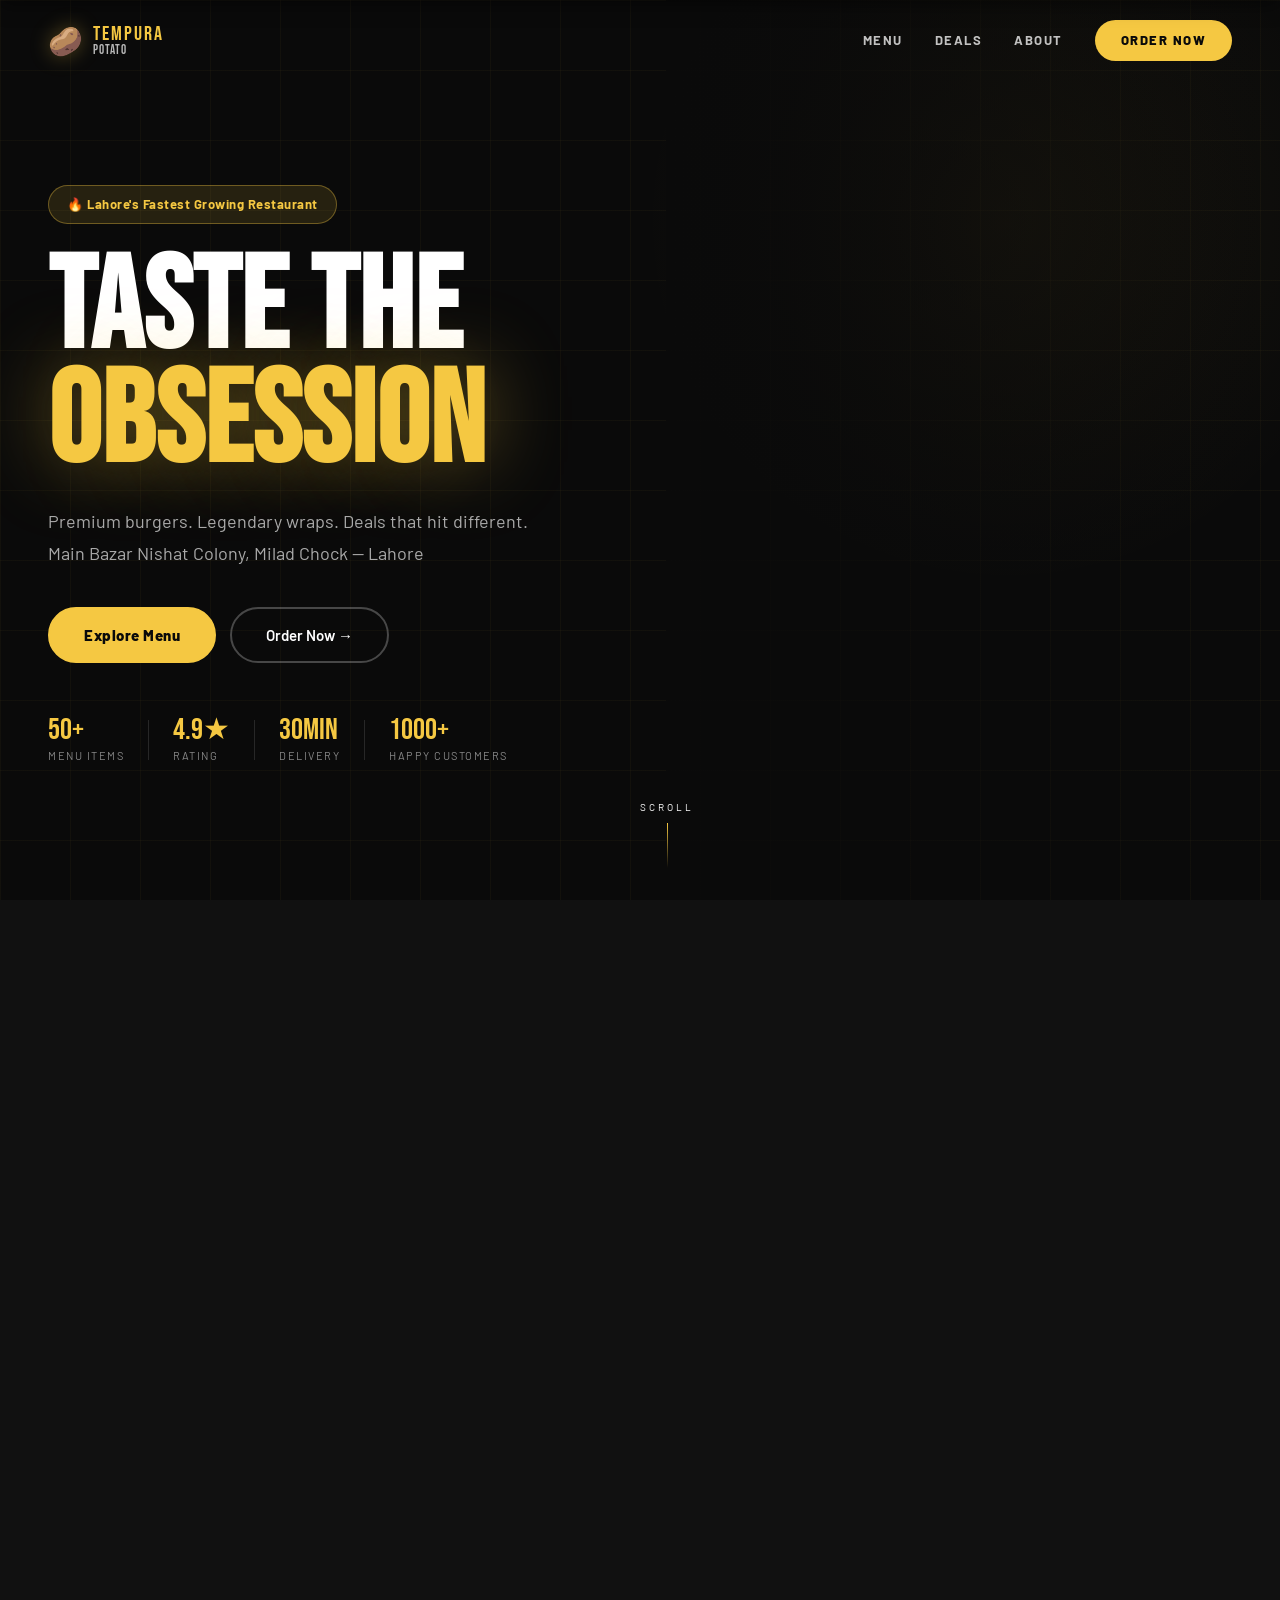
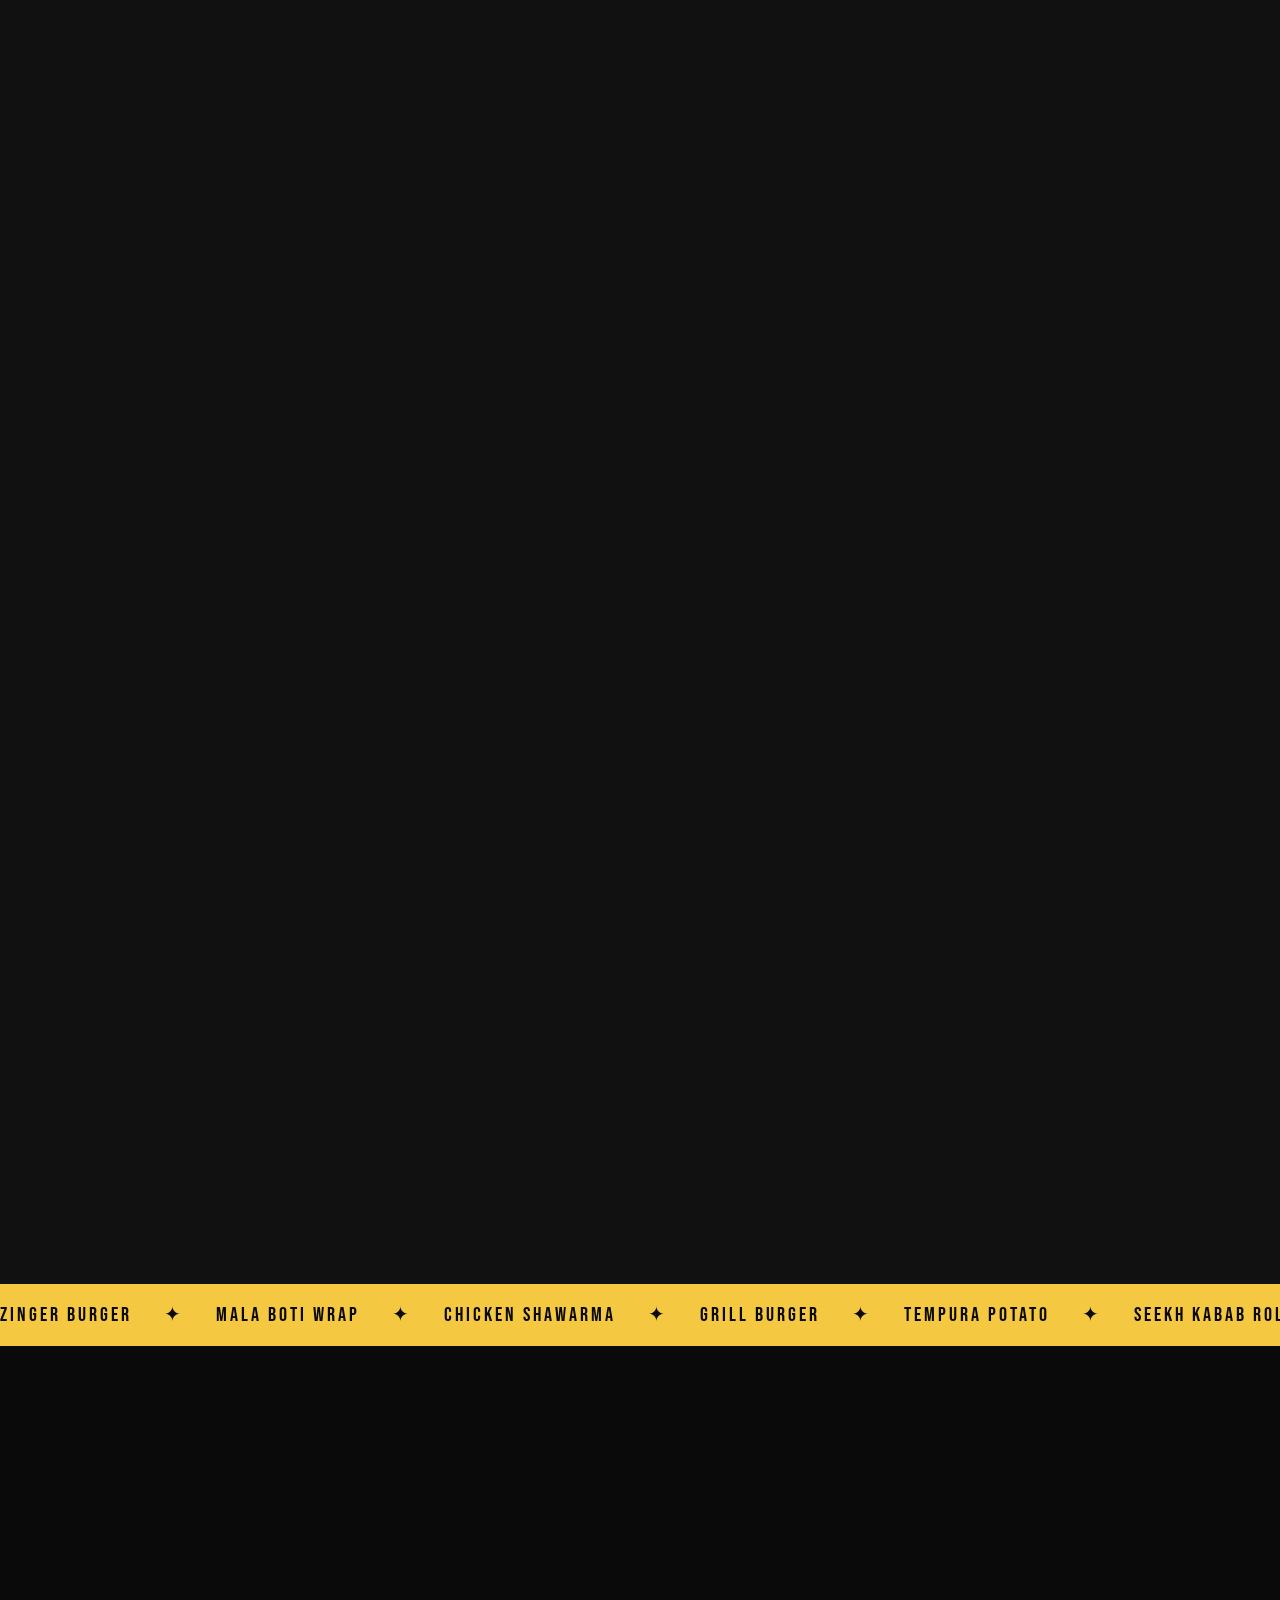
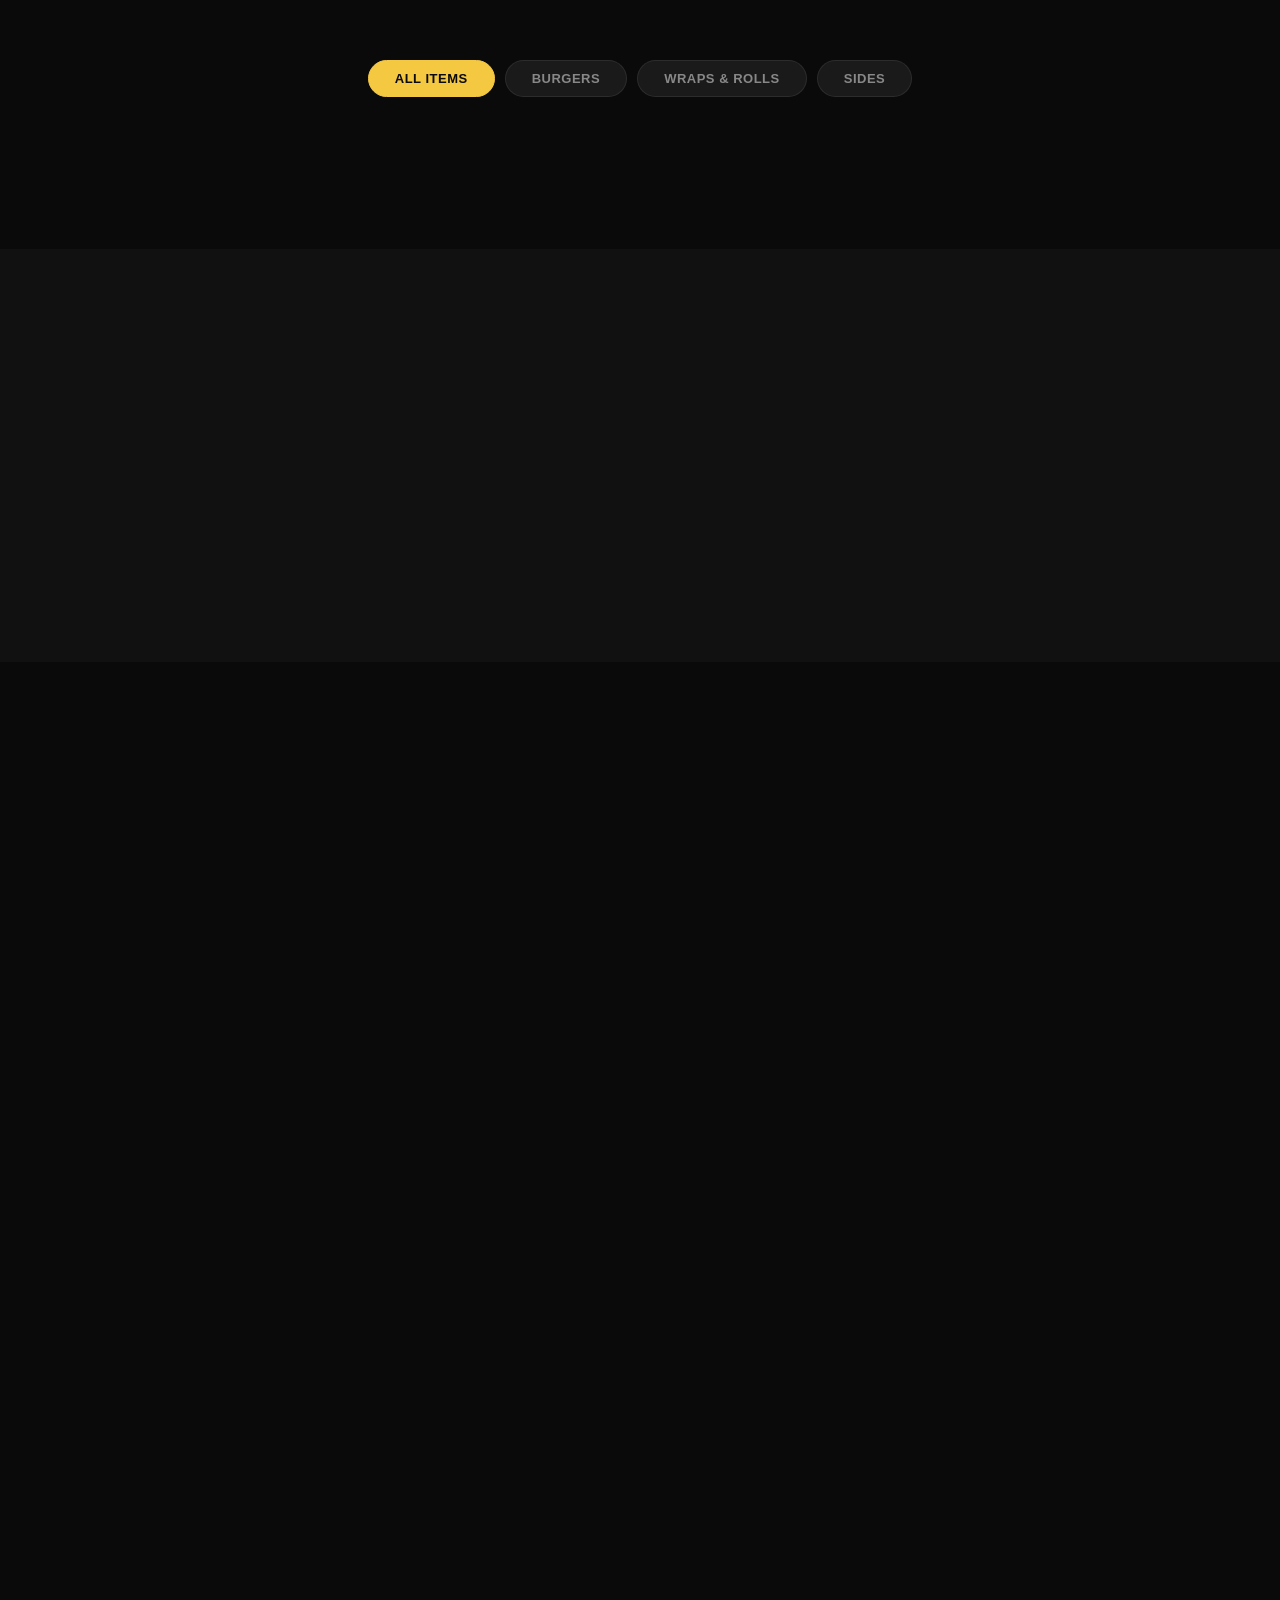
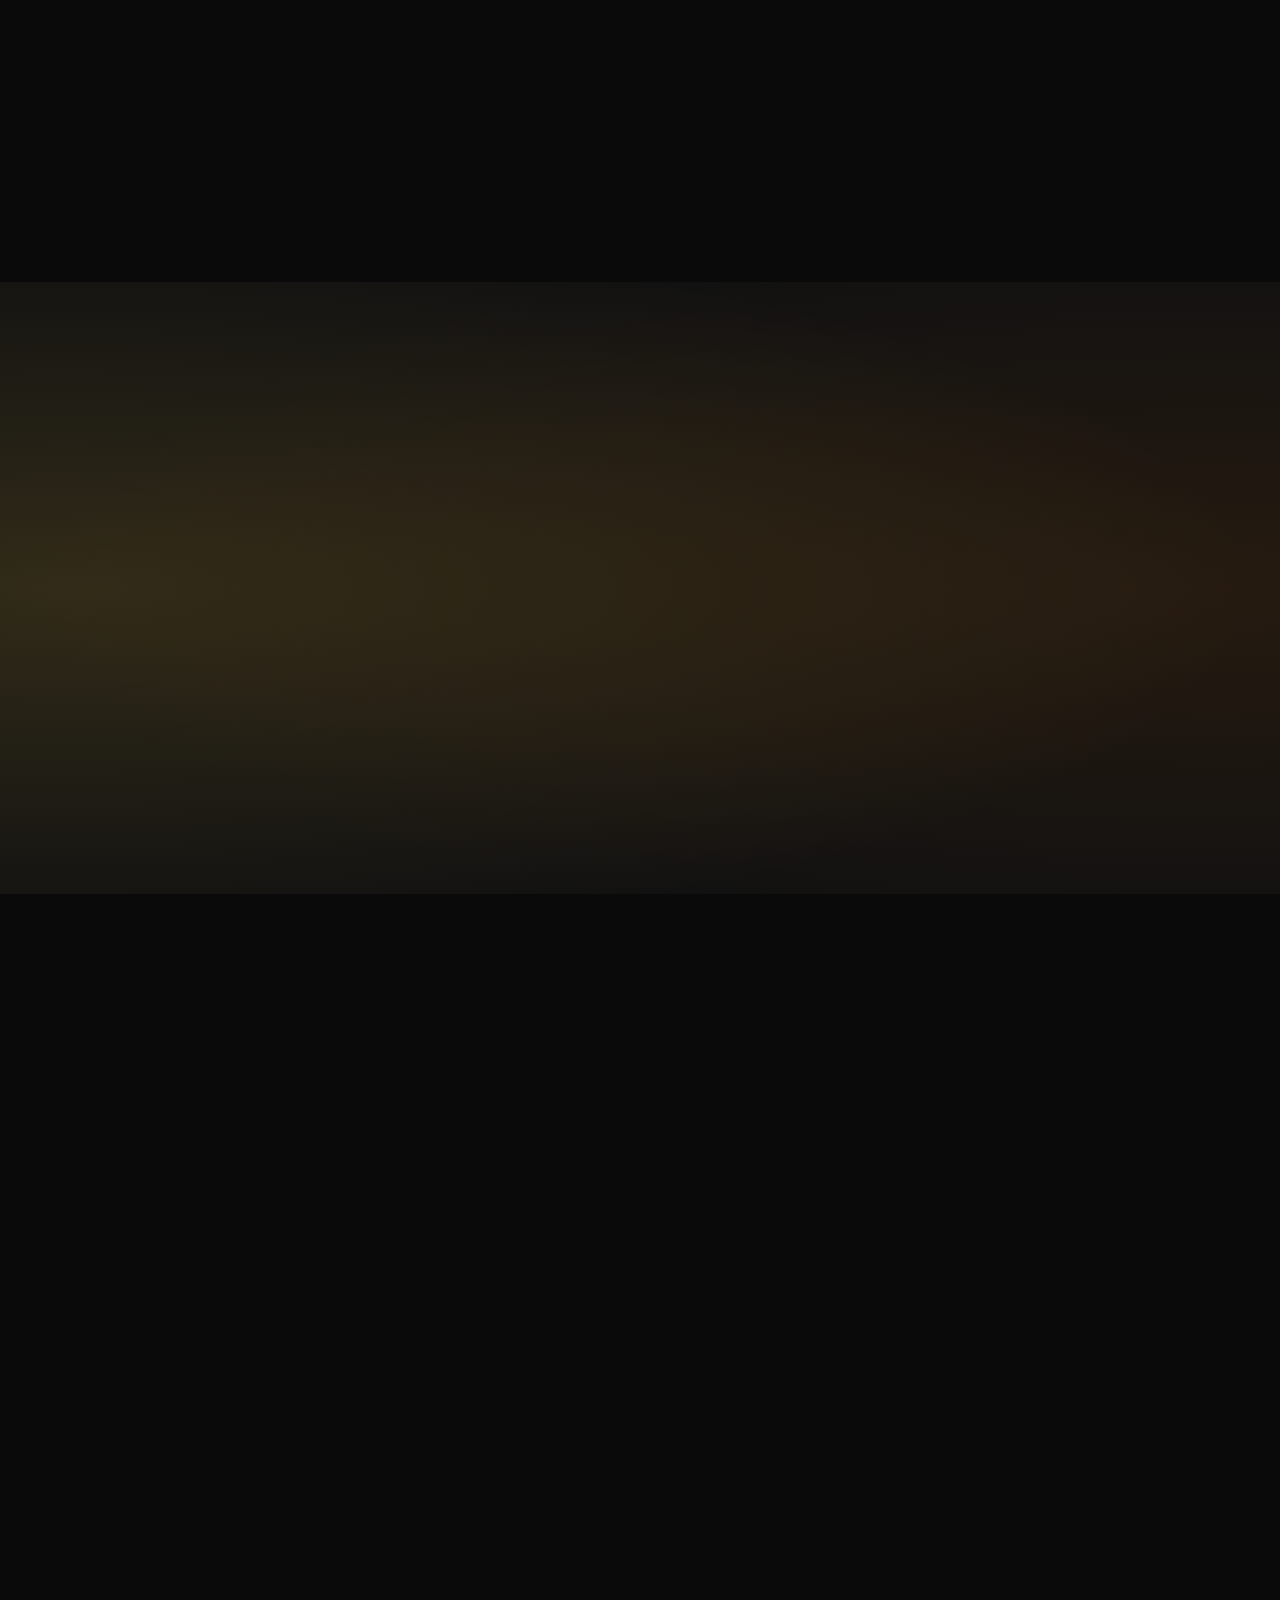
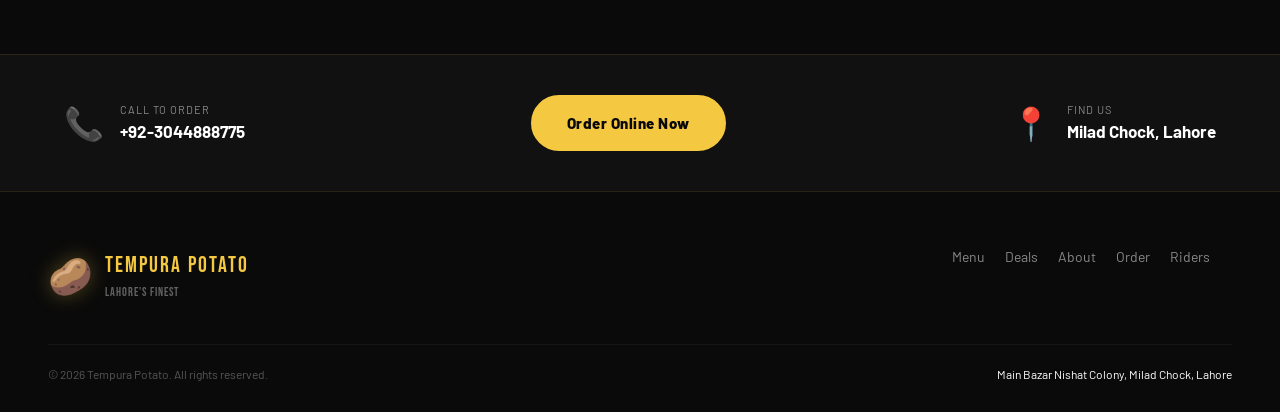
==== commit 302646aa: "Update index.html" ====
--- a/index.html
+++ b/index.html
@@ -2,134 +2,198 @@
 <html lang="en">
 <head>
 <meta charset="UTF-8"/><meta name="viewport" content="width=device-width,initial-scale=1.0"/>
-<meta name="theme-color" content="#080808"/>
-<meta name="description" content="Tempura Potato — Lahore's finest burgers, wraps, shawarma & deals. Premium fast food. Order online for delivery or pickup at Milad Chock."/>
-<meta name="keywords" content="Tempura Potato,Lahore burger,best burger Lahore,Milad Chock,zinger burger,chicken wrap,shawarma Lahore"/>
-<meta property="og:title" content="Tempura Potato — Lahore's Finest Fast Food"/>
-<meta property="og:description" content="Premium burgers, wraps & legendary deals. Milad Chock, Lahore."/>
-<meta property="og:type" content="restaurant"/>
+<meta name="theme-color" content="#0a0a0a"/>
+<meta name="description" content="Tempura Potato — Lahore's finest burgers, wraps & deals. Premium fast food at unbeatable prices. Order online for delivery or pickup."/>
+<meta name="keywords" content="Tempura Potato, Lahore burger, best burger Lahore, Milad Chock, fast food Lahore, zinger burger, shawarma"/>
+<meta property="og:title" content="Tempura Potato — Lahore's Best Burgers"/>
+<meta property="og:description" content="Premium burgers, wraps & deals. Fast food done right in Lahore."/>
+<meta property="og:type" content="website"/>
+<meta name="robots" content="index, follow"/>
 <title>Tempura Potato — Lahore's Finest</title>
 <link rel="manifest" href="manifest.json"/>
 <link rel="icon" href="data:image/svg+xml,<svg xmlns='http://www.w3.org/2000/svg' viewBox='0 0 100 100'><text y='.9em' font-size='90'>🥔</text></svg>"/>
 <link rel="preconnect" href="https://fonts.googleapis.com"/>
-<link href="https://fonts.googleapis.com/css2?family=Bebas+Neue&family=Barlow:ital,wght@0,300;0,400;0,600;0,700;1,300&family=Barlow+Condensed:wght@700;900&display=swap" rel="stylesheet"/>
+<link href="https://fonts.googleapis.com/css2?family=Bebas+Neue&family=Barlow:ital,wght@0,300;0,400;0,600;0,700;1,400&family=Barlow+Condensed:wght@700;900&display=swap" rel="stylesheet"/>
 <link rel="stylesheet" href="style.css"/>
 </head>
 <body>
 
-<!-- CURSORS -->
-<div class="cursor-dot" id="cursor-dot"></div>
-<div class="cursor-ring" id="cursor-ring"></div>
+<!-- ANNOUNCEMENT BAR -->
+<div id="announcement-bar" style="display:none;"></div>
 
 <!-- PWA BANNER -->
-<div class="pwa-banner" id="pwa-banner">
+<div id="pwa-banner" class="pwa-banner">
   <span>🎉 Install our app & get <strong>20% OFF</strong> your first order!</span>
-  <button class="pwa-install-btn" id="pwa-banner-btn">Install App</button>
-  <button class="pwa-close-btn" onclick="document.getElementById('pwa-banner').classList.remove('show')">✕</button>
-</div>
-
-<!-- NAVBAR -->
+  <button class="pwa-install-btn pwa-trigger">Install App</button>
+  <button id="pwa-banner-close" class="pwa-banner-close">✕</button>
+</div>
+
+<!-- NAV -->
 <nav class="navbar" id="navbar">
-  <a class="nav-logo" href="index.html">
-    <span class="nav-logo-icon" data-logo-emoji>🥔</span>
-    <div><span class="nav-brand" data-brand>TEMPURA</span><span class="nav-sub" data-tagline>POTATO</span></div>
-  </a>
+  <div class="nav-logo" onclick="window.location='index.html'">
+    <div class="nav-logo-icon tp-logo-emoji">🥔</div>
+    <div class="nav-logo-text">
+      <span class="nav-brand tp-brand-name">TEMPURA</span>
+      <span class="nav-sub tp-tagline">POTATO</span>
+    </div>
+  </div>
   <div class="nav-links">
     <a href="#menu">Menu</a>
     <a href="#deals">Deals</a>
     <a href="#about">About</a>
     <a href="checkout.html" class="nav-order-btn">Order Now</a>
   </div>
-  <div class="nav-ham" id="nav-ham"><span></span><span></span><span></span></div>
+  <div class="nav-hamburger" id="nav-hamburger"><span></span><span></span><span></span></div>
 </nav>
 
 <!-- MOBILE MENU -->
-<div class="mob-menu" id="mob-menu">
-  <a href="#menu" onclick="closeMob()">Menu</a>
-  <a href="#deals" onclick="closeMob()">Deals</a>
-  <a href="#about" onclick="closeMob()">About</a>
-  <a href="checkout.html" class="mob-order" onclick="closeMob()">Order Now</a>
+<div class="mobile-menu" id="mobile-menu">
+  <a href="#menu" onclick="closeMobileMenu()">Menu</a>
+  <a href="#deals" onclick="closeMobileMenu()">Deals</a>
+  <a href="#about" onclick="closeMobileMenu()">About</a>
+  <a href="checkout.html" onclick="closeMobileMenu()" style="color:var(--yellow)">Order Now</a>
 </div>
 
 <!-- HERO -->
 <section class="hero" id="hero">
-  <div class="hero-noise"></div>
-  <div class="hero-grid"></div>
-  <div class="hero-radial"></div>
+  <div class="hero-bg-grid"></div>
+  <div class="hero-bg-glow" data-parallax="0.015"></div>
+  <div class="hero-particles" id="hero-particles"></div>
   <div class="hero-content">
     <div class="hero-badge">🔥 Lahore's Fastest Growing Restaurant</div>
     <h1 class="hero-title">
-      <span class="hero-t1">TASTE THE</span>
-      <span class="hero-t2" id="hero-headline">OBSESSION</span>
+      <span class="hero-title-line1">TASTE THE</span>
+      <span class="hero-title-line2">OBSESSION</span>
     </h1>
-    <p class="hero-sub" id="hero-sub">Premium burgers. Legendary wraps. Deals that hit different.<br/>Main Bazar Nishat Colony, Milad Chock — Lahore</p>
-    <div class="hero-ctas">
-      <a href="#menu" class="btn btn-primary">Explore Menu</a>
-      <a href="checkout.html" class="btn btn-outline">Order Now →</a>
+    <p class="hero-sub">Premium burgers. Legendary wraps. Deals that hit different.<br/>Main Bazar Nishat Colony, Milad Chock — Lahore</p>
+    <div class="hero-cta-row">
+      <a href="#menu" class="btn-primary">Explore Menu</a>
+      <a href="checkout.html" class="btn-secondary">Order Now →</a>
     </div>
     <div class="hero-stats">
-      <div class="hstat"><div class="hstat-num">50+</div><div class="hstat-label">Menu Items</div></div>
-      <div class="hstat-div"></div>
-      <div class="hstat"><div class="hstat-num">4.9★</div><div class="hstat-label">Rating</div></div>
-      <div class="hstat-div"></div>
-      <div class="hstat"><div class="hstat-num">30 Min</div><div class="hstat-label">Delivery</div></div>
-    </div>
-  </div>
-  <div class="hero-img-col">
-    <div class="hero-img-wrap">
-      <img class="hero-food-img" src="https://images.unsplash.com/photo-1568901346375-23c9450c58cd?w=600&q=85" alt="Tempura Potato Burger" loading="eager"/>
-      <div class="hero-img-ring"></div>
-      <div class="hero-img-ring2"></div>
-    </div>
-  </div>
-  <div class="scroll-hint">
-    <span>Scroll to explore</span>
+      <div class="stat">
+        <span class="stat-num" data-count="50" data-suffix="+">50+</span>
+        <span class="stat-label">Menu Items</span>
+      </div>
+      <div class="stat-div"></div>
+      <div class="stat">
+        <span class="stat-num">4.9★</span>
+        <span class="stat-label">Rating</span>
+      </div>
+      <div class="stat-div"></div>
+      <div class="stat">
+        <span class="stat-num" data-count="30" data-suffix="min">30min</span>
+        <span class="stat-label">Delivery</span>
+      </div>
+      <div class="stat-div"></div>
+      <div class="stat">
+        <span class="stat-num" data-count="1000" data-suffix="+">1000+</span>
+        <span class="stat-label">Happy Customers</span>
+      </div>
+    </div>
+  </div>
+  <div class="hero-img-right">
+    <img class="hero-food-img" src="https://images.unsplash.com/photo-1568901346375-23c9450c58cd?w=900&q=85" alt="Premium Burger"/>
+    <div class="hero-food-overlay"></div>
+  </div>
+  <div class="hero-scroll">
+    <span>Scroll</span>
     <div class="scroll-line"></div>
   </div>
 </section>
 
-<!-- FOOD IMAGE SCROLL SECTION -->
-<section class="food-scroll-section">
-  <div class="section-head reveal">
-    <div class="section-tag">WHAT WE SERVE</div>
-    <h2 class="section-title">Every Bite, a Story</h2>
-    <p class="section-sub">Real food. Real flavour. Made fresh every single time.</p>
-  </div>
-  <div class="food-row" id="food-row-1"></div>
-  <div class="food-row" id="food-row-2"></div>
-</section>
-
-<!-- PARALLAX BAND -->
-<section class="parallax-band">
-  <div class="parallax-band-bg" id="parallax-bg"></div>
-  <div class="parallax-band-content">
-    <div class="pb-tag reveal">CRAFTED IN LAHORE</div>
-    <h2 class="pb-title reveal">Food That Hits<br/><span>Different.</span></h2>
-    <p class="pb-sub reveal">We started with one obsession — make food so good people can't stop talking about it. Mission accomplished.</p>
-    <a href="checkout.html" class="btn btn-primary reveal">Order Now</a>
-  </div>
-</section>
+<!-- FOOD SCROLL SECTION — images from left & right -->
+<section class="food-scroll-section" id="food-scroll">
+  <div class="section-header reveal">
+    <div class="section-tag">WHAT WE MAKE</div>
+    <h2 class="section-title">Crafted with Obsession</h2>
+    <p class="section-sub">Every item fresh. Every bite unforgettable.</p>
+  </div>
+
+  <div class="food-row">
+    <div class="food-row-img reveal-left">
+      <img src="https://images.unsplash.com/photo-1553979459-d2229ba7433b?w=700&q=85" alt="Zinger Burger" loading="lazy"/>
+      <div class="food-row-img-glow"></div>
+    </div>
+    <div class="food-row-text reveal-right">
+      <div class="food-row-tag">OUR SIGNATURE</div>
+      <div class="food-row-title">The Zinger<br/><em>Burger</em></div>
+      <div class="food-row-desc">Lahore's most talked-about zinger. Crispy-fried chicken patty, crunchy fresh lettuce, our secret zinger sauce. One bite and you'll know why people keep coming back.</div>
+      <div class="food-row-price">From Rs. 350</div>
+      <button class="btn-primary" onclick="addToCart({id:'b2',name:'Zinger Burger',price:350,img:'https://images.unsplash.com/photo-1553979459-d2229ba7433b?w=500&q=80',cat:'burgers'},1)">Add to Cart</button>
+    </div>
+  </div>
+
+  <div class="food-row reverse">
+    <div class="food-row-img reveal-right">
+      <img src="https://images.unsplash.com/photo-1529006557810-274b9b2fc783?w=700&q=85" alt="Chicken Shawarma" loading="lazy"/>
+      <div class="food-row-img-glow"></div>
+    </div>
+    <div class="food-row-text reveal-left">
+      <div class="food-row-tag">STREET CLASSIC</div>
+      <div class="food-row-title">Grilled<br/><em>Shawarma</em></div>
+      <div class="food-row-desc">Slow-grilled marinated chicken, wrapped tight with garlic sauce, pickles and fresh veggies. The kind of shawarma people drive across Lahore for.</div>
+      <div class="food-row-price">From Rs. 280</div>
+      <button class="btn-primary" onclick="addToCart({id:'w8',name:'Chicken Shawarma',price:280,img:'https://images.unsplash.com/photo-1529006557810-274b9b2fc783?w=500&q=80',cat:'wraps'},1)">Add to Cart</button>
+    </div>
+  </div>
+
+  <div class="food-row">
+    <div class="food-row-img reveal-left">
+      <img src="https://images.unsplash.com/photo-1585109649139-366815a0d713?w=700&q=85" alt="Loaded Fries" loading="lazy"/>
+      <div class="food-row-img-glow"></div>
+    </div>
+    <div class="food-row-text reveal-right">
+      <div class="food-row-tag">CRISPY SIDES</div>
+      <div class="food-row-title">Loaded<br/><em>Fries</em></div>
+      <div class="food-row-desc">Golden crispy fries drowning in cheese sauce, our signature seasonings, and the toppings of your dreams. These are not just fries — they're a main event.</div>
+      <div class="food-row-price">Rs. 180</div>
+      <button class="btn-primary" onclick="addToCart({id:'s2',name:'Loaded Fries',price:180,img:'https://images.unsplash.com/photo-1585109649139-366815a0d713?w=500&q=80',cat:'sides'},1)">Add to Cart</button>
+    </div>
+  </div>
+
+  <div class="food-row reverse">
+    <div class="food-row-img reveal-right">
+      <img src="https://images.unsplash.com/photo-1561043433-aaf687c4cf04?w=700&q=85" alt="Mala Boti Wrap" loading="lazy"/>
+      <div class="food-row-img-glow"></div>
+    </div>
+    <div class="food-row-text reveal-left">
+      <div class="food-row-tag">SPICE LEVEL 🔥</div>
+      <div class="food-row-title">Mala Boti<br/><em>Wrap</em></div>
+      <div class="food-row-desc">Tender boti marinated in our bold mala spice blend, grilled hot and wrapped with crispy fries and fresh veggies. Not for the faint-hearted. Everything for the flavour-hungry.</div>
+      <div class="food-row-price">Rs. 450</div>
+      <button class="btn-primary" onclick="addToCart({id:'w3',name:'Mala Boti Wrap',price:450,img:'https://images.unsplash.com/photo-1561043433-aaf687c4cf04?w=500&q=80',cat:'wraps'},1)">Add to Cart</button>
+    </div>
+  </div>
+</section>
+
+<!-- MARQUEE -->
+<div class="marquee-strip">
+  <div class="marquee-track">
+    <span>ZINGER BURGER</span><span class="marquee-dot">✦</span><span>MALA BOTI WRAP</span><span class="marquee-dot">✦</span><span>CHICKEN SHAWARMA</span><span class="marquee-dot">✦</span><span>GRILL BURGER</span><span class="marquee-dot">✦</span><span>TEMPURA POTATO</span><span class="marquee-dot">✦</span><span>SEEKH KABAB ROLL</span><span class="marquee-dot">✦</span><span>ZINGER TWISTER</span><span class="marquee-dot">✦</span><span>DHAMAKA ROLL</span><span class="marquee-dot">✦</span><span>LOADED FRIES</span><span class="marquee-dot">✦</span>
+    <span>ZINGER BURGER</span><span class="marquee-dot">✦</span><span>MALA BOTI WRAP</span><span class="marquee-dot">✦</span><span>CHICKEN SHAWARMA</span><span class="marquee-dot">✦</span><span>GRILL BURGER</span><span class="marquee-dot">✦</span><span>TEMPURA POTATO</span><span class="marquee-dot">✦</span><span>SEEKH KABAB ROLL</span><span class="marquee-dot">✦</span><span>ZINGER TWISTER</span><span class="marquee-dot">✦</span><span>DHAMAKA ROLL</span><span class="marquee-dot">✦</span><span>LOADED FRIES</span><span class="marquee-dot">✦</span>
+  </div>
+</div>
 
 <!-- MENU -->
 <section class="menu-section" id="menu">
-  <div class="section-head reveal">
+  <div class="section-header reveal">
     <div class="section-tag">THE MENU</div>
     <h2 class="section-title">What We Do Best</h2>
-    <p class="section-sub">Every item made fresh. Every order made with love.</p>
+    <p class="section-sub">Every item made fresh. Every order with love.</p>
   </div>
   <div class="menu-tabs" id="menu-tabs">
-    <button class="tab active" data-cat="all">All</button>
-    <button class="tab" data-cat="burgers">Burgers</button>
-    <button class="tab" data-cat="wraps">Wraps & Rolls</button>
-    <button class="tab" data-cat="shawarma">Shawarma</button>
-    <button class="tab" data-cat="sides">Sides</button>
+    <button class="menu-tab active" data-cat="all">All Items</button>
+    <button class="menu-tab" data-cat="burgers">Burgers</button>
+    <button class="menu-tab" data-cat="wraps">Wraps & Rolls</button>
+    <button class="menu-tab" data-cat="sides">Sides</button>
   </div>
   <div class="menu-grid" id="menu-grid"></div>
 </section>
 
 <!-- DEALS -->
 <section class="deals-section" id="deals">
-  <div class="section-head reveal">
+  <div class="section-header reveal">
     <div class="section-tag">🔥 HOT DEALS</div>
     <h2 class="section-title">Value That Slaps</h2>
     <p class="section-sub">More food. Less spend. All flavour.</p>
@@ -137,383 +201,195 @@
   <div class="deals-grid" id="deals-grid"></div>
 </section>
 
-<!-- MARQUEE -->
-<div class="marquee-strip">
-  <div class="marquee-track">
-    <span>ZINGER BURGER</span><span class="marquee-dot">✦</span><span>MALA BOTI WRAP</span><span class="marquee-dot">✦</span><span>CHICKEN SHAWARMA</span><span class="marquee-dot">✦</span><span>GRILL BURGER</span><span class="marquee-dot">✦</span><span>TEMPURA POTATO</span><span class="marquee-dot">✦</span><span>SEEKH KABAB ROLL</span><span class="marquee-dot">✦</span><span>DHAMAKA ROLL</span><span class="marquee-dot">✦</span><span>LOADED FRIES</span><span class="marquee-dot">✦</span>
-    <span>ZINGER BURGER</span><span class="marquee-dot">✦</span><span>MALA BOTI WRAP</span><span class="marquee-dot">✦</span><span>CHICKEN SHAWARMA</span><span class="marquee-dot">✦</span><span>GRILL BURGER</span><span class="marquee-dot">✦</span><span>TEMPURA POTATO</span><span class="marquee-dot">✦</span><span>SEEKH KABAB ROLL</span><span class="marquee-dot">✦</span><span>DHAMAKA ROLL</span><span class="marquee-dot">✦</span><span>LOADED FRIES</span><span class="marquee-dot">✦</span>
+<!-- STATS BAR -->
+<div class="stats-bar reveal">
+  <div class="stats-bar-inner">
+    <div class="sbi"><div class="sbi-num" data-count="1000" data-suffix="+">1000+</div><div class="sbi-label">Happy Customers</div></div>
+    <div class="sbi"><div class="sbi-num" data-count="50" data-suffix="+">50+</div><div class="sbi-label">Menu Items</div></div>
+    <div class="sbi"><div class="sbi-num" data-count="30" data-suffix="min">30min</div><div class="sbi-label">Avg Delivery</div></div>
+    <div class="sbi"><div class="sbi-num">4.9★</div><div class="sbi-label">Customer Rating</div></div>
   </div>
 </div>
 
 <!-- TESTIMONIALS -->
-<section class="testimonials" id="testimonials">
-  <div class="section-head reveal">
+<section class="testimonials-section" id="testimonials">
+  <div class="section-header reveal">
     <div class="section-tag">WHAT PEOPLE SAY</div>
-    <h2 class="section-title">The People Have Spoken</h2>
-    <p class="section-sub">Real customers. Real reactions. Real jaw drops.</p>
-  </div>
-  <div class="testi-track-wrap">
-    <div class="testi-track" id="testi-track"></div>
+    <h2 class="section-title">Lahore is Talking</h2>
+    <p class="section-sub">Real customers. Real opinions. Real obsession.</p>
+  </div>
+  <div class="testimonials-grid">
+    <div class="testi-card reveal-left">
+      <div class="testi-quote">"</div>
+      <div class="testi-text">Main ne puri Lahore mein itna acha zinger nahi khaya. Tempura Potato ne dil jeet liya. Bhai log ek baar zaroor try karo!</div>
+      <div class="testi-footer">
+        <div class="testi-avatar">👨</div>
+        <div><div class="testi-name">Hassan Raza</div><div class="testi-loc">Gulberg, Lahore</div><div class="testi-stars">★★★★★</div></div>
+      </div>
+    </div>
+    <div class="testi-card reveal" style="transition-delay:0.1s">
+      <div class="testi-quote">"</div>
+      <div class="testi-text">The Mala Boti Wrap is absolutely insane. I ordered three times in one week and I am not even ashamed. Best value food in Milad Chock by far.</div>
+      <div class="testi-footer">
+        <div class="testi-avatar">👩</div>
+        <div><div class="testi-name">Ayesha Malik</div><div class="testi-loc">Nishat Colony, Lahore</div><div class="testi-stars">★★★★★</div></div>
+      </div>
+    </div>
+    <div class="testi-card reveal-right" style="transition-delay:0.15s">
+      <div class="testi-quote">"</div>
+      <div class="testi-text">Yaar delivery bhi fast thi, food bhi hot tha. Loaded fries ne toh kamaal kar diya. Family deal for 1000 Rs is unbeatable in whole Lahore. 10/10!</div>
+      <div class="testi-footer">
+        <div class="testi-avatar">👦</div>
+        <div><div class="testi-name">Bilal Ahmed</div><div class="testi-loc">Model Town, Lahore</div><div class="testi-stars">★★★★★</div></div>
+      </div>
+    </div>
+    <div class="testi-card reveal-left" style="transition-delay:0.05s">
+      <div class="testi-quote">"</div>
+      <div class="testi-text">Grill Burger at 320 rupees with this quality? Impossible in Lahore. These guys are different. Fresh ingredients, generous portions, on time. Highly recommended.</div>
+      <div class="testi-footer">
+        <div class="testi-avatar">🧔</div>
+        <div><div class="testi-name">Usman Tariq</div><div class="testi-loc">Samanabad, Lahore</div><div class="testi-stars">★★★★★</div></div>
+      </div>
+    </div>
+    <div class="testi-card reveal" style="transition-delay:0.12s">
+      <div class="testi-quote">"</div>
+      <div class="testi-text">Shawarma sauce waala secret recipe lagti hai. Mujhe seriously chahiye tha recipe. Restaurant bhi clean, staff bhi helpful. Definitely coming back every week.</div>
+      <div class="testi-footer">
+        <div class="testi-avatar">👩‍🦱</div>
+        <div><div class="testi-name">Sana Javed</div><div class="testi-loc">Johar Town, Lahore</div><div class="testi-stars">★★★★★</div></div>
+      </div>
+    </div>
+    <div class="testi-card reveal-right" style="transition-delay:0.2s">
+      <div class="testi-quote">"</div>
+      <div class="testi-text">Bhai Dhamaka Roll actually ek dhamaka hai. Full loaded, and for 490 Rs you get an actual meal. This place went from unknown to my favourite spot in two visits.</div>
+      <div class="testi-footer">
+        <div class="testi-avatar">👨‍💼</div>
+        <div><div class="testi-name">Kamran Sheikh</div><div class="testi-loc">DHA, Lahore</div><div class="testi-stars">★★★★★</div></div>
+      </div>
+    </div>
+  </div>
+</section>
+
+<!-- PARALLAX BANNER -->
+<section class="parallax-banner">
+  <div class="parallax-bg" id="parallax-bg" data-scroll-speed="-0.15"></div>
+  <div class="parallax-content reveal-scale">
+    <span class="pb-tag">CRAFTED IN LAHORE</span>
+    <h2 class="pb-title">Food That Hits<br/><span>Different.</span></h2>
+    <p class="pb-desc">We started with one mission: make food so good people can't shut up about it. Word spread faster than fire. This is Tempura Potato.</p>
+    <a href="checkout.html" class="btn-primary">Order Now</a>
   </div>
 </section>
 
 <!-- ABOUT -->
 <section class="about-section" id="about">
   <div class="about-inner">
-    <div class="about-text reveal-l">
+    <div class="about-text reveal-left">
       <div class="section-tag">OUR STORY</div>
       <h2>Born in Lahore.<br/>Built on <em>Flavour.</em></h2>
       <p>Tempura Potato started with a simple obsession — make food so good that people talk about it for days. No shortcuts. No compromises. Just premium ingredients, bold flavours, and prices that respect your pocket.</p>
-      <p>Located at Main Bazar Nishat Colony, Milad Chock — we spread like fire because of one reason: the food speaks for itself.</p>
-      <div class="about-pills">
-        <div class="pill">🔥 Made Fresh Daily</div>
-        <div class="pill">⚡ 30 Min Delivery</div>
-        <div class="pill">💰 Unbeatable Prices</div>
-        <div class="pill">📍 Milad Chock, Lahore</div>
-        <div class="pill">🌯 50+ Menu Items</div>
-      </div>
-    </div>
-    <div class="about-img-grid reveal-r">
-      <div class="about-img-cell" style="grid-row:span 2">
-        <img src="https://images.unsplash.com/photo-1553979459-d2229ba7433b?w=400&q=80" alt="Burger" loading="lazy"/>
-      </div>
-      <div class="about-img-cell">
-        <img src="https://images.unsplash.com/photo-1529006557810-274b9b2fc783?w=400&q=80" alt="Shawarma" loading="lazy"/>
-      </div>
-      <div class="about-img-cell">
-        <img src="https://images.unsplash.com/photo-1573080496219-bb080dd4f877?w=400&q=80" alt="Fries" loading="lazy"/>
-      </div>
-    </div>
-  </div>
-</section>
-
-<!-- CONTACT STRIP -->
-<div class="contact-strip reveal">
+      <p>Located at Main Bazar Nishat Colony, Milad Chock — we've become the go-to spot faster than anyone expected. Word of mouth is our marketing. Quality is our brand.</p>
+      <div class="about-feats">
+        <div class="af-item"><span>🔥</span><span>Made Fresh Daily</span></div>
+        <div class="af-item"><span>⚡</span><span>30 Min Delivery</span></div>
+        <div class="af-item"><span>💰</span><span>Unbeatable Prices</span></div>
+        <div class="af-item"><span>📍</span><span>Milad Chock, Lahore</span></div>
+        <div class="af-item"><span>🚫</span><span>No Reservation Needed</span></div>
+        <div class="af-item"><span>📦</span><span>Pickup & Delivery</span></div>
+      </div>
+    </div>
+    <div class="about-visual reveal-right">
+      <div class="about-card ac1 reveal-scale" style="transition-delay:0.1s"><div class="about-card-emoji">🍔</div><div class="about-card-text">Premium Burgers</div></div>
+      <div class="about-card ac2 reveal-scale" style="transition-delay:0.2s"><div class="about-card-emoji">🌯</div><div class="about-card-text">Fresh Wraps</div></div>
+      <div class="about-card ac3 reveal-scale" style="transition-delay:0.3s"><div class="about-card-emoji">🍟</div><div class="about-card-text">Crispy Sides</div></div>
+      <div class="about-card ac4 reveal-scale" style="transition-delay:0.4s"><div class="about-card-emoji">🎉</div><div class="about-card-text">Epic Deals</div></div>
+      <div class="about-ring"></div>
+    </div>
+  </div>
+</section>
+
+<!-- CONTACT -->
+<div class="contact-strip">
   <div class="cs-side">
-    <div class="cs-ico">📞</div>
-    <div><div class="cs-label">Call to Order</div><div class="cs-val" id="site-phone">+92-3044888775</div></div>
-  </div>
-  <a href="checkout.html" class="btn btn-primary">Order Online</a>
+    <div class="cs-icon">📞</div>
+    <div><div class="cs-label">Call to Order</div><div class="cs-val tp-phone">+92-3044888775</div></div>
+  </div>
+  <a href="checkout.html" class="btn-primary">Order Online Now</a>
   <div class="cs-side">
-    <div class="cs-ico">📍</div>
-    <div><div class="cs-label">Find Us</div><div class="cs-val" id="site-address">Milad Chock, Lahore</div></div>
+    <div class="cs-icon">📍</div>
+    <div><div class="cs-label">Find Us</div><div class="cs-val tp-address">Milad Chock, Lahore</div></div>
   </div>
 </div>
 
 <!-- FOOTER -->
 <footer class="footer">
   <div class="footer-top">
-    <div>
-      <div class="footer-logo">
-        <span class="footer-logo-icon" data-logo-emoji>🥔</span>
-        <div><div class="footer-brand" data-brand>TEMPURA POTATO</div><div class="footer-tagline" data-tagline>Lahore's Finest</div></div>
-      </div>
+    <div class="footer-logo">
+      <span style="font-size:36px;" class="tp-logo-emoji">🥔</span>
+      <div><div class="footer-brand tp-brand-name">TEMPURA POTATO</div><div class="footer-tagline tp-tagline">Lahore's Finest</div></div>
     </div>
     <div class="footer-links">
-      <h4>Quick Links</h4>
-      <a href="#menu">Menu</a>
-      <a href="#deals">Deals</a>
-      <a href="#about">About</a>
-      <a href="checkout.html">Order Now</a>
-    </div>
-    <div class="footer-links">
-      <h4>More</h4>
-      <a href="tracking.html">Track Order</a>
-      <a href="rider.html">Rider Portal</a>
-      <a href="#" id="pwa-footer-btn">Install App</a>
-    </div>
-    <div class="footer-links">
-      <h4>Contact</h4>
-      <a href="tel:+923044888775">+92-3044888775</a>
-      <a href="#">Main Bazar Nishat Colony</a>
-      <a href="#">Milad Chock, Lahore</a>
+      <a href="#menu">Menu</a><a href="#deals">Deals</a><a href="#about">About</a>
+      <a href="checkout.html">Order</a><a href="rider.html">Riders</a>
+      <a href="admin.html" style="opacity:0.08;font-size:10px">·</a>
     </div>
   </div>
   <div class="footer-bottom">
     <span>© 2026 Tempura Potato. All rights reserved.</span>
-    <a href="admin.html" style="opacity:.05;font-size:9px;color:var(--gray2);text-decoration:none">·</a>
-    <span>Built with ❤️ for Lahore</span>
+    <span class="tp-address">Main Bazar Nishat Colony, Milad Chock, Lahore</span>
   </div>
 </footer>
 
-<!-- DEVELOPER CREDIT SECTION -->
-<div class="dev-credit-strip">
-  <div class="dev-credit-inner">
-    <div class="dev-credit-left">
-      <div class="dev-credit-label">Website Designed & Developed by</div>
-      <div class="dev-credit-name">Shayan Ali</div>
-    </div>
-    <div class="dev-credit-divider"></div>
-    <div class="dev-credit-right">
-      <div class="dev-credit-contact-label">Get in touch</div>
-      <a class="dev-credit-phone" href="tel:03096447921">
-        <svg width="16" height="16" viewBox="0 0 24 24" fill="currentColor"><path d="M6.6 10.8c1.4 2.8 3.8 5.1 6.6 6.6l2.2-2.2c.3-.3.7-.4 1-.2 1.1.4 2.3.6 3.6.6.6 0 1 .4 1 1V20c0 .6-.4 1-1 1-9.4 0-17-7.6-17-17 0-.6.4-1 1-1h3.5c.6 0 1 .4 1 1 0 1.3.2 2.5.6 3.6.1.3 0 .7-.2 1L6.6 10.8z"/></svg>
-        0309-6447921
-      </a>
-    </div>
-  </div>
-  <div class="dev-credit-glow"></div>
-</div>
-
 <!-- CART FLOAT -->
-<div class="cart-float" id="cart-float" onclick="location.href='checkout.html'">
+<div class="cart-float" id="cart-float" onclick="window.location.href='checkout.html'">
   <span class="cart-float-icon">🛒</span>
-  <span class="cart-float-count" id="cart-float-count">0</span>
+  <span class="cart-count">0</span>
+</div>
+
+<!-- PWA POPUP -->
+<div class="pwa-popup-overlay" id="pwa-popup-overlay">
+  <div class="pwa-popup">
+    <button class="pwa-popup-close" onclick="closePWAPopup()">✕</button>
+    <div class="pwa-popup-icon">🥔</div>
+    <div class="pwa-popup-brand tp-brand-name">TEMPURA POTATO</div>
+    <h3 class="pwa-popup-title">Get the App</h3>
+    <p class="pwa-popup-desc">Install our free app and get <strong>20% OFF</strong> your first order!</p>
+    <button class="btn-primary pwa-popup-btn pwa-trigger">Install Free App</button>
+    <button onclick="closePWAPopup()" class="pwa-popup-skip">Maybe later</button>
+    <div class="pwa-popup-manual" id="pwa-popup-manual" style="display:none">
+      <p>To install manually:</p>
+      <ol><li>Tap <strong>Share</strong> (iPhone: □↑) or <strong>⋮ Menu</strong> (Android)</li><li>Tap <strong>"Add to Home Screen"</strong></li><li>Tap <strong>"Add"</strong> to confirm</li></ol>
+    </div>
+  </div>
 </div>
 
 <!-- ITEM MODAL -->
-<div class="modal-overlay" id="modal-overlay" onclick="if(event.target===this)closeModal()">
-  <div class="modal-box">
-    <button class="modal-close" onclick="closeModal()">✕</button>
-    <img class="modal-img" id="modal-img" src="" alt=""/>
-    <div class="modal-name" id="modal-name"></div>
-    <div class="modal-desc" id="modal-desc"></div>
-    <div class="modal-price" id="modal-price"></div>
-    <div class="modal-qty">
-      <button class="qty-btn" onclick="modalQty(-1)">−</button>
-      <span class="qty-val" id="modal-qty-val">1</span>
-      <button class="qty-btn" onclick="modalQty(+1)">+</button>
-    </div>
-    <button class="btn btn-primary" style="width:100%;font-size:15px" onclick="confirmModal()">Add to Cart</button>
-  </div>
-</div>
-
-<!-- PWA POPUP -->
-<div class="pwa-popup-overlay" id="pwa-popup" onclick="if(event.target===this)closePWA()">
-  <div class="pwa-popup">
-    <button class="modal-close" onclick="closePWA()">✕</button>
-    <div class="pwa-popup-icon">🥔</div>
-    <div class="pwa-popup-brand">TEMPURA POTATO</div>
-    <div class="pwa-popup-title">Get the App</div>
-    <p class="pwa-popup-desc">Install our app for a faster experience and get <strong>20% OFF</strong> your first order!</p>
-    <button class="btn btn-primary" style="width:100%;margin-bottom:10px" id="pwa-popup-btn">Install Free App</button>
-    <button class="pwa-skip" onclick="closePWA()">Maybe later</button>
-    <div class="pwa-manual" id="pwa-manual" style="display:none">
-      <strong>Install manually:</strong>
-      <ol>
-        <li>Tap the <strong>Share</strong> button (Safari: □↑ / Chrome: ⋮)</li>
-        <li>Tap <strong>"Add to Home Screen"</strong></li>
-        <li>Tap <strong>"Add"</strong> to confirm</li>
-      </ol>
-    </div>
+<div class="item-modal-overlay" id="item-modal-overlay">
+  <div class="item-modal">
+    <button class="item-modal-close" onclick="closeItemModal()">✕</button>
+    <div class="modal-img-wrap"><img id="modal-img" src="" alt=""/></div>
+    <h3 id="modal-name"></h3>
+    <p id="modal-desc"></p>
+    <div class="item-modal-price" id="modal-price">Rs. 0</div>
+    <div class="item-modal-qty">
+      <button onclick="modalQtyChange(-1)">−</button>
+      <span id="modal-qty">1</span>
+      <button onclick="modalQtyChange(1)">+</button>
+    </div>
+    <button class="btn-primary item-modal-add" onclick="addModalToCart()">Add to Cart</button>
   </div>
 </div>
 
 <script src="https://www.gstatic.com/firebasejs/10.7.1/firebase-app-compat.js"></script>
 <script src="https://www.gstatic.com/firebasejs/10.7.1/firebase-auth-compat.js"></script>
 <script src="https://www.gstatic.com/firebasejs/10.7.1/firebase-database-compat.js"></script>
-<script src="core.js"></script>
+<script src="app.js"></script>
 <script>
-// ── CURSOR ──────────────────────────────────────────────────
-const dot = document.getElementById('cursor-dot');
-const ring = document.getElementById('cursor-ring');
-let mx=0,my=0,rx=0,ry=0;
-document.addEventListener('mousemove',e=>{mx=e.clientX;my=e.clientY;dot.style.left=mx+'px';dot.style.top=my+'px'});
-function animCursor(){rx+=(mx-rx)*.15;ry+=(my-ry)*.15;ring.style.left=rx+'px';ring.style.top=ry+'px';requestAnimationFrame(animCursor)}
-animCursor();
-document.querySelectorAll('a,button,.menu-card,.deal-card,.tab').forEach(el=>{
-  el.addEventListener('mouseenter',()=>ring.classList.add('hover'));
-  el.addEventListener('mouseleave',()=>ring.classList.remove('hover'));
-});
-
-// ── NAVBAR ───────────────────────────────────────────────────
-const nav = document.getElementById('navbar');
-const banner = document.getElementById('pwa-banner');
-window.addEventListener('scroll',()=>{
-  nav.classList.toggle('scrolled', window.scrollY > 60);
-  if(banner.classList.contains('show')) nav.style.top='42px';
-  else nav.style.top='';
-  parallaxUpdate();
-  revealUpdate();
-});
-document.getElementById('nav-ham').addEventListener('click',()=>document.getElementById('mob-menu').classList.toggle('open'));
-window.closeMob = ()=>document.getElementById('mob-menu').classList.remove('open');
-
-// ── PARALLAX ─────────────────────────────────────────────────
-const pbg = document.getElementById('parallax-bg');
-function parallaxUpdate(){
-  if(!pbg) return;
-  const sec = pbg.closest('.parallax-band');
-  const r = sec.getBoundingClientRect();
-  const p = -r.top / window.innerHeight;
-  pbg.style.transform = `translateY(${p*45}px)`;
-}
-
-// ── REVEAL ────────────────────────────────────────────────────
-function revealUpdate(){
-  document.querySelectorAll('.reveal,.reveal-l,.reveal-r').forEach(el=>{
-    if(el.getBoundingClientRect().top < window.innerHeight - 80) el.classList.add('in');
-  });
-}
-revealUpdate();
-
-// ── FOOD SCROLL ROWS ─────────────────────────────────────────
-const foodImages = [
-  {src:'https://images.unsplash.com/photo-1568901346375-23c9450c58cd?w=320&q=80',name:'Grill Burger'},
-  {src:'https://images.unsplash.com/photo-1553979459-d2229ba7433b?w=320&q=80',name:'Zinger Burger'},
-  {src:'https://images.unsplash.com/photo-1529006557810-274b9b2fc783?w=320&q=80',name:'Chicken Shawarma'},
-  {src:'https://images.unsplash.com/photo-1573080496219-bb080dd4f877?w=320&q=80',name:'Crispy Fries'},
-  {src:'https://images.unsplash.com/photo-1585109649139-366815a0d713?w=320&q=80',name:'Loaded Fries'},
-  {src:'https://images.unsplash.com/photo-1599487488170-d11ec9c172f0?w=320&q=80',name:'Paratha Roll'},
-  {src:'https://images.unsplash.com/photo-1606491956689-2ea866880c84?w=320&q=80',name:'Seekh Kabab'},
-  {src:'https://images.unsplash.com/photo-1565557623262-b51c2513a641?w=320&q=80',name:'Chicken Wrap'},
-  {src:'https://images.unsplash.com/photo-1504674900247-0877df9cc836?w=320&q=80',name:'BBQ Platter'},
-  {src:'https://images.unsplash.com/photo-1598103442097-8b74394b95c1?w=320&q=80',name:'Grilled Chicken'},
-  {src:'https://images.unsplash.com/photo-1546069901-ba9599a7e63c?w=320&q=80',name:'Family Deal'},
-  {src:'https://images.unsplash.com/photo-1571091718767-18b5b1457add?w=320&q=80',name:'Patty Burger'},
-];
-function buildFoodRows(){
-  const makeCard=(img)=>`<div class="food-scroll-card"><img src="${img.src}" alt="${img.name}" loading="lazy"/><div class="food-scroll-card-label">${img.name}</div></div>`;
-  const doubled = [...foodImages,...foodImages];
-  document.getElementById('food-row-1').innerHTML = doubled.map(makeCard).join('');
-  document.getElementById('food-row-2').innerHTML = [...doubled].reverse().map(makeCard).join('');
-}
-buildFoodRows();
-
-// ── TESTIMONIALS ─────────────────────────────────────────────
-const testimonials = [
-  {name:'Ahmed Raza',loc:'DHA, Lahore',text:'Bhai wallah — the zinger burger is straight up the best I\'ve had in Lahore. Better than the big chains and half the price!',avatar:'😋',rating:5},
-  {name:'Sara Malik',loc:'Model Town, Lahore',text:'Ordered the family deal and everyone was blown away. The loaded fries are INSANE. Already ordering again tonight.',avatar:'🤩',rating:5},
-  {name:'Hamza Khan',loc:'Gulberg, Lahore',text:'The mala boti wrap is a masterpiece. No cap. I drive 20 minutes just for this.',avatar:'🔥',rating:5},
-  {name:'Fatima Ali',loc:'Johar Town, Lahore',text:'Delivery was fast, food was hot, and the grill shawarma was perfect. 10/10 will recommend.',avatar:'⭐',rating:5},
-  {name:'Usman Tariq',loc:'Bahria Town, Lahore',text:'Malai boti paratha roll = game over for every other restaurant. My office literally orders this twice a week.',avatar:'👌',rating:5},
-  {name:'Zara Hussain',loc:'Wapda Town, Lahore',text:'The dhamaka roll literally lives up to the name. My jaw dropped at the size and then again at the flavour.',avatar:'😍',rating:5},
-  {name:'Bilal Chaudhry',loc:'Shadman, Lahore',text:'Best value fast food in the city. Seekh kabab paratha roll for 250 rupees? Are you kidding me? That\'s a steal.',avatar:'💯',rating:5},
-  {name:'Nadia Shafi',loc:'Faisal Town, Lahore',text:'The website made ordering so easy and the order tracking is legit. Food was exactly as expected — premium.',avatar:'✨',rating:5},
-];
-function buildTestis(){
-  const card=(t)=>`<div class="testi-card">
-    <div class="testi-stars">${'★'.repeat(t.rating)}</div>
-    <div class="testi-text">"${t.text}"</div>
-    <div class="testi-author">
-      <div class="testi-avatar">${t.avatar}</div>
-      <div><div class="testi-name">${t.name}</div><div class="testi-loc">📍 ${t.loc}</div></div>
-    </div>
-  </div>`;
-  const doubled = [...testimonials,...testimonials];
-  document.getElementById('testi-track').innerHTML = doubled.map(card).join('');
-}
-buildTestis();
-
-// ── MENU RENDER ───────────────────────────────────────────────
-let currentCat = 'all';
-function renderMenu(cat){
-  currentCat = cat;
-  const items = cat==='all'
-    ? MENU_DATA.filter(i=>i.cat!=='deals')
-    : MENU_DATA.filter(i=>i.cat===cat);
-  document.getElementById('menu-grid').innerHTML = items.map(item=>`
-    <div class="menu-card reveal" onclick="openModal('${item.id}')">
-      <div class="menu-card-img">
-        <img src="${item.image}" alt="${item.name}" loading="lazy"/>
-        <div class="menu-card-img-overlay"></div>
-      </div>
-      <div class="menu-card-body">
-        <div class="menu-card-name">${item.name}</div>
-        <div class="menu-card-desc">${item.desc}</div>
-        <div class="menu-card-foot">
-          <div class="menu-card-price">Rs. ${item.price}</div>
-          <button class="add-btn" onclick="event.stopPropagation();Cart.add(MENU_DATA.find(x=>x.id==='${item.id}'))">+</button>
-        </div>
-      </div>
-    </div>
-  `).join('');
-  revealUpdate();
-}
-function renderDeals(){
-  document.getElementById('deals-grid').innerHTML = MENU_DATA.filter(i=>i.cat==='deals').map(d=>`
-    <div class="deal-card reveal" onclick="openModal('${d.id}')">
-      <div class="deal-badge">DEAL</div>
-      <div class="deal-img"><img src="${d.image}" alt="${d.name}" loading="lazy"/></div>
-      <div class="deal-body">
-        <div class="deal-name">${d.name}</div>
-        <div class="deal-includes">${(d.includes||[]).map(x=>`✦ ${x}`).join('<br/>')}</div>
-        <div class="deal-foot">
-          <div class="deal-price">Rs. ${d.price}</div>
-          <button class="btn btn-primary" style="padding:10px 20px;font-size:13px" onclick="event.stopPropagation();Cart.add(MENU_DATA.find(x=>x.id==='${d.id}'))">Add</button>
-        </div>
-      </div>
-    </div>
-  `).join('');
-  revealUpdate();
-}
-// Tabs
-document.getElementById('menu-tabs').addEventListener('click',e=>{
-  const tab = e.target.closest('.tab');
-  if(!tab) return;
-  document.querySelectorAll('.tab').forEach(t=>t.classList.remove('active'));
-  tab.classList.add('active');
-  renderMenu(tab.dataset.cat);
-});
-renderMenu('all');
-renderDeals();
-
-// ── MODAL ────────────────────────────────────────────────────
-let modalItemId=null, modalQtyVal=1;
-function openModal(id){
-  const item = MENU_DATA.find(x=>x.id===id);
-  if(!item) return;
-  modalItemId=id; modalQtyVal=1;
-  document.getElementById('modal-img').src = item.image;
-  document.getElementById('modal-name').textContent = item.name;
-  document.getElementById('modal-desc').textContent = item.desc;
-  document.getElementById('modal-price').textContent = `Rs. ${item.price}`;
-  document.getElementById('modal-qty-val').textContent = 1;
-  document.getElementById('modal-overlay').classList.add('open');
-}
-function closeModal(){ document.getElementById('modal-overlay').classList.remove('open'); }
-function modalQty(d){
-  modalQtyVal = Math.max(1,modalQtyVal+d);
-  document.getElementById('modal-qty-val').textContent = modalQtyVal;
-  const item = MENU_DATA.find(x=>x.id===modalItemId);
-  if(item) document.getElementById('modal-price').textContent = `Rs. ${item.price * modalQtyVal}`;
-}
-function confirmModal(){
-  const item = MENU_DATA.find(x=>x.id===modalItemId);
-  if(item){ Cart.add(item,modalQtyVal); closeModal(); }
-}
-
-// ── PWA ──────────────────────────────────────────────────────
-let deferredPWA=null;
-window.addEventListener('beforeinstallprompt',e=>{
-  e.preventDefault(); deferredPWA=e;
-  setTimeout(()=>document.getElementById('pwa-banner').classList.add('show'),3000);
-  if(!localStorage.getItem('tp_pwa_shown')){
-    setTimeout(()=>{ document.getElementById('pwa-popup').classList.add('open'); localStorage.setItem('tp_pwa_shown','1'); },9000);
-  }
-});
-async function triggerPWA(){
-  if(deferredPWA){
-    deferredPWA.prompt();
-    const {outcome}=await deferredPWA.userChoice;
-    if(outcome==='accepted'){ Toast.show('App installed! 20% off applied 🎉'); closePWA(); document.getElementById('pwa-banner').classList.remove('show'); }
-    deferredPWA=null;
-  } else {
-    document.getElementById('pwa-manual').style.display='block';
-    document.getElementById('pwa-popup').classList.add('open');
-  }
-}
-window.closePWA=()=>document.getElementById('pwa-popup').classList.remove('open');
-document.getElementById('pwa-banner-btn').addEventListener('click',triggerPWA);
-document.getElementById('pwa-popup-btn').addEventListener('click',triggerPWA);
-document.getElementById('pwa-footer-btn').addEventListener('click',e=>{e.preventDefault();triggerPWA();});
-
-// Service Worker
-if('serviceWorker' in navigator) navigator.serviceWorker.register('sw.js').catch(()=>{});
-
-// ── SETTINGS LOAD ────────────────────────────────────────────
-document.addEventListener('DOMContentLoaded',()=>{
-  loadSiteSettings();
-  // Load dynamic phone/address
-  const db = getDB();
-  if(db){
-    db.ref('settings/branding').once('value').then(s=>{
-      const b=s.val()||{};
-      if(b.phone) document.getElementById('site-phone').textContent=b.phone;
-      if(b.address) document.getElementById('site-address').textContent=b.address;
-    }).catch(()=>{});
-  }
-});
+// Parallax on scroll for banner bg
+window.addEventListener('scroll', () => {
+  const bg = document.getElementById('parallax-bg');
+  if (bg) bg.style.transform = `translateY(${window.scrollY * 0.18}px)`;
+}, {passive:true});
 </script>
 </body>
 </html>
--- a/style.css
+++ b/style.css
@@ -1,638 +1,324 @@
-/* ═══════════════════════════════════════════════════════════
-   TEMPURA POTATO v3 — PREMIUM MOBILE-FIRST STYLESHEET
-   ═══════════════════════════════════════════════════════════ */
-:root{--yellow:#f5c842;--yellow-dark:#d4a820;--yellow-glow:rgba(245,200,66,.28);--yellow-soft:rgba(245,200,66,.10);--black:#080808;--black2:#101010;--black3:#181818;--black4:#222222;--black5:#2a2a2a;--white:#ffffff;--gray:#888;--gray2:#555;--radius:18px;--radius-sm:10px;--ease:cubic-bezier(.4,0,.2,1);--tr:.32s var(--ease);--transition:.32s var(--ease)}
-*,*::before,*::after{box-sizing:border-box;margin:0;padding:0}
-html{scroll-behavior:smooth;overflow-x:hidden;-webkit-tap-highlight-color:transparent}
-body{background:var(--black);color:var(--white);font-family:'Barlow',sans-serif;font-size:16px;line-height:1.6;overflow-x:hidden}
-body{cursor:none}
-.cursor-dot{position:fixed;width:8px;height:8px;background:var(--yellow);border-radius:50%;pointer-events:none;z-index:99999;transform:translate(-50%,-50%);transition:transform .1s,width .2s,height .2s}
-.cursor-ring{position:fixed;width:36px;height:36px;border:1.5px solid rgba(245,200,66,.5);border-radius:50%;pointer-events:none;z-index:99998;transform:translate(-50%,-50%);transition:transform .12s var(--ease),width .25s,height .25s,border-color .25s}
-.cursor-ring.hover{width:52px;height:52px;border-color:var(--yellow)}
-@media(hover:none){.cursor-dot,.cursor-ring{display:none}body{cursor:auto}}
-::-webkit-scrollbar{width:3px}::-webkit-scrollbar-track{background:var(--black)}::-webkit-scrollbar-thumb{background:var(--yellow);border-radius:2px}
-::selection{background:var(--yellow);color:var(--black)}
-
-/* PWA BANNER */
-.pwa-banner{position:fixed;top:0;left:0;right:0;z-index:9000;background:var(--yellow);color:var(--black);display:flex;align-items:center;justify-content:center;gap:10px;padding:10px 16px;font-size:12px;font-weight:700;transform:translateY(-100%);transition:transform .4s var(--ease)}
-.pwa-banner.show{transform:translateY(0)}
-.pwa-install-btn{background:var(--black);color:var(--yellow);border:none;border-radius:20px;padding:5px 14px;font-size:11px;font-weight:800;cursor:pointer;font-family:'Barlow',sans-serif;white-space:nowrap}
-.pwa-close-btn{background:none;border:none;color:var(--black);font-size:18px;cursor:pointer;opacity:.6;padding:0 2px;line-height:1}
-
-/* NAVBAR */
-.navbar{position:fixed;top:0;left:0;right:0;z-index:800;display:flex;align-items:center;justify-content:space-between;padding:16px 20px;transition:all .4s var(--ease)}
-@media(min-width:768px){.navbar{padding:20px 48px}}
-.navbar.scrolled{background:rgba(8,8,8,.96);backdrop-filter:blur(24px);-webkit-backdrop-filter:blur(24px);padding:12px 20px;border-bottom:1px solid rgba(245,200,66,.1)}
-@media(min-width:768px){.navbar.scrolled{padding:14px 48px}}
-.nav-logo{display:flex;align-items:center;gap:10px;text-decoration:none;cursor:pointer}
-.nav-logo-icon{font-size:24px;filter:drop-shadow(0 0 10px var(--yellow-glow))}
-.nav-brand{display:block;font-family:'Bebas Neue',cursive;font-size:18px;color:var(--yellow);letter-spacing:2px;line-height:1}
-.nav-sub{display:block;font-family:'Bebas Neue',cursive;font-size:11px;color:rgba(255,255,255,.5);letter-spacing:1px;line-height:1}
-.nav-links{display:none;align-items:center;gap:28px}
-@media(min-width:768px){.nav-links{display:flex}}
-.nav-links a{color:rgba(255,255,255,.75);text-decoration:none;font-size:13px;font-weight:700;letter-spacing:1.5px;text-transform:uppercase;transition:var(--tr)}
-.nav-links a:hover{color:var(--yellow)}
-.nav-order-btn{background:var(--yellow)!important;color:var(--black)!important;padding:10px 24px;border-radius:30px;font-weight:800!important;transition:var(--tr)!important}
-.nav-order-btn:hover{transform:scale(1.05)!important;box-shadow:0 6px 24px var(--yellow-glow)}
-.nav-ham{display:flex;flex-direction:column;gap:5px;cursor:pointer;padding:6px}
-@media(min-width:768px){.nav-ham{display:none}}
-.nav-ham span{width:22px;height:1.5px;background:var(--white);border-radius:2px;transition:var(--tr);display:block}
-.mob-menu{position:fixed;inset:0;z-index:799;background:var(--black);display:flex;flex-direction:column;align-items:center;justify-content:center;gap:28px;transform:translateX(100%);transition:transform .4s var(--ease)}
-.mob-menu.open{transform:translateX(0)}
-.mob-menu a{font-family:'Bebas Neue',cursive;font-size:42px;color:var(--white);text-decoration:none;letter-spacing:3px;transition:var(--tr)}
-.mob-menu a:hover,.mob-menu a:active{color:var(--yellow)}
-.mob-order{background:var(--yellow)!important;color:var(--black)!important;padding:14px 44px!important;border-radius:30px}
-
-/* HERO */
-.hero{min-height:100svh;position:relative;overflow:hidden;display:flex;align-items:center;padding:100px 20px 70px;background:var(--black)}
-@media(min-width:768px){.hero{padding:130px 48px 80px}}
-.hero-noise{position:absolute;inset:0;z-index:0;opacity:.04;background-image:url("data:image/svg+xml,%3Csvg viewBox='0 0 256 256' xmlns='http://www.w3.org/2000/svg'%3E%3Cfilter id='n'%3E%3CfeTurbulence type='fractalNoise' baseFrequency='.9' numOctaves='4' stitchTiles='stitch'/%3E%3C/filter%3E%3Crect width='100%25' height='100%25' filter='url(%23n)'/%3E%3C/svg%3E");background-size:200px}
-.hero-grid{position:absolute;inset:0;z-index:0;background-image:linear-gradient(rgba(245,200,66,.03) 1px,transparent 1px),linear-gradient(90deg,rgba(245,200,66,.03) 1px,transparent 1px);background-size:50px 50px}
-@media(min-width:768px){.hero-grid{background-size:70px 70px}}
-.hero-radial{position:absolute;inset:0;z-index:0;background:radial-gradient(ellipse 80% 70% at 70% 50%,rgba(245,200,66,.07),transparent)}
-.hero-content{position:relative;z-index:2;max-width:640px;width:100%}
-.hero-badge{display:inline-flex;align-items:center;gap:8px;background:rgba(245,200,66,.1);border:1px solid rgba(245,200,66,.35);color:var(--yellow);padding:7px 14px;border-radius:30px;font-size:11px;font-weight:700;letter-spacing:1.5px;text-transform:uppercase;margin-bottom:22px;animation:fadeUp .8s .1s both}
-@media(min-width:768px){.hero-badge{padding:8px 18px;font-size:12px;margin-bottom:28px}}
-.hero-title{font-family:'Bebas Neue',cursive;line-height:.88;letter-spacing:1px;margin-bottom:20px}
-@media(min-width:768px){.hero-title{margin-bottom:26px}}
-.hero-t1{display:block;font-size:clamp(54px,13vw,120px);color:var(--white);animation:fadeUp .8s .2s both}
-.hero-t2{display:block;font-size:clamp(54px,13vw,120px);color:var(--yellow);text-shadow:0 0 80px rgba(245,200,66,.3);animation:fadeUp .8s .3s both}
-.hero-sub{font-size:15px;color:rgba(255,255,255,.6);line-height:1.75;margin-bottom:32px;max-width:500px;animation:fadeUp .8s .4s both}
-@media(min-width:768px){.hero-sub{font-size:17px;margin-bottom:40px}}
-.hero-ctas{display:flex;gap:12px;flex-wrap:wrap;margin-bottom:44px;animation:fadeUp .8s .5s both}
-@media(min-width:768px){.hero-ctas{gap:14px;margin-bottom:56px}}
-.hero-stats{display:flex;gap:0;animation:fadeUp .8s .6s both}
-.hstat{padding:0 14px;text-align:center}.hstat:first-child{padding-left:0}
-@media(min-width:768px){.hstat{padding:0 28px}}
-.hstat-num{font-family:'Bebas Neue',cursive;font-size:26px;color:var(--yellow);line-height:1}
-@media(min-width:768px){.hstat-num{font-size:34px}}
-.hstat-label{font-size:9px;color:var(--gray);text-transform:uppercase;letter-spacing:1.5px;margin-top:2px}
-@media(min-width:768px){.hstat-label{font-size:11px}}
-.hstat-div{width:1px;background:rgba(255,255,255,.1)}
-.hero-img-col{display:none;position:absolute;right:0;top:0;bottom:0;width:46%;align-items:center;justify-content:center;z-index:1;pointer-events:none}
-@media(min-width:900px){.hero-img-col{display:flex}}
-.hero-img-wrap{position:relative;width:420px;height:420px}
-@media(min-width:1100px){.hero-img-wrap{width:460px;height:460px}}
-.hero-food-img{width:100%;height:100%;object-fit:cover;border-radius:50%;filter:drop-shadow(0 40px 80px rgba(0,0,0,.9));animation:heroImgFloat 5s ease-in-out infinite}
-.hero-img-ring{position:absolute;inset:-20px;border:1px solid rgba(245,200,66,.15);border-radius:50%;animation:spinRing 20s linear infinite}
-.hero-img-ring2{position:absolute;inset:-50px;border:1px dashed rgba(245,200,66,.07);border-radius:50%;animation:spinRing 30s linear infinite reverse}
-@keyframes heroImgFloat{0%,100%{transform:translateY(0)}50%{transform:translateY(-18px)}}
-@keyframes spinRing{to{transform:rotate(360deg)}}
-@keyframes fadeUp{from{opacity:0;transform:translateY(28px)}to{opacity:1;transform:translateY(0)}}
-.scroll-hint{position:absolute;bottom:24px;left:20px;display:flex;align-items:center;gap:10px;opacity:.4;z-index:2}
-@media(min-width:768px){.scroll-hint{bottom:32px;left:48px}}
-.scroll-hint span{font-size:10px;letter-spacing:2px;text-transform:uppercase}
-.scroll-line{width:40px;height:1px;background:linear-gradient(90deg,var(--yellow),transparent);animation:lineGrow 2s ease-in-out infinite}
-@keyframes lineGrow{0%,100%{transform:scaleX(0);transform-origin:left}50%{transform:scaleX(1);transform-origin:left}51%{transform:scaleX(1);transform-origin:right}99%{transform:scaleX(0);transform-origin:right}}
-
-/* BUTTONS */
-.btn{display:inline-flex;align-items:center;justify-content:center;gap:8px;padding:13px 28px;border-radius:30px;font-weight:800;font-size:14px;text-decoration:none;border:2px solid transparent;cursor:pointer;transition:var(--tr);letter-spacing:.5px;white-space:nowrap;font-family:'Barlow',sans-serif;-webkit-tap-highlight-color:transparent}
-@media(min-width:768px){.btn{padding:14px 34px}}
-.btn-primary{background:var(--yellow);color:var(--black);border-color:var(--yellow)}
-.btn-primary:hover,.btn-primary:active{background:transparent;color:var(--yellow);transform:translateY(-2px);box-shadow:0 10px 36px var(--yellow-glow)}
-.btn-outline{background:transparent;color:var(--white);border-color:rgba(255,255,255,.25)}
-.btn-outline:hover,.btn-outline:active{border-color:var(--yellow);color:var(--yellow)}
-
-/* SECTION */
-.section-tag{display:inline-block;color:var(--yellow);font-size:11px;letter-spacing:4px;text-transform:uppercase;margin-bottom:12px}
-.section-title{font-family:'Bebas Neue',cursive;font-size:clamp(36px,6vw,68px);color:var(--white);letter-spacing:1.5px;line-height:1;margin-bottom:12px}
-.section-sub{font-size:14px;color:var(--gray)}
-@media(min-width:768px){.section-sub{font-size:15px}}
-.section-head{text-align:center;margin-bottom:48px}
-@media(min-width:768px){.section-head{margin-bottom:60px}}
-
-/* FOOD SCROLL */
-.food-scroll-section{padding:70px 0;overflow:hidden;background:var(--black2)}
-@media(min-width:768px){.food-scroll-section{padding:100px 0}}
-.food-scroll-section .section-head{padding:0 20px;margin-bottom:48px}
-@media(min-width:768px){.food-scroll-section .section-head{padding:0 48px;margin-bottom:70px}}
-.food-row{display:flex;gap:14px;margin-bottom:14px;will-change:transform}
-@media(min-width:768px){.food-row{gap:24px;margin-bottom:24px}}
-.food-row:nth-child(odd){animation:scrollLeft 35s linear infinite}
-.food-row:nth-child(even){animation:scrollRight 40s linear infinite}
-.food-row:hover{animation-play-state:paused}
-@keyframes scrollLeft{from{transform:translateX(0)}to{transform:translateX(-50%)}}
-@keyframes scrollRight{from{transform:translateX(-50%)}to{transform:translateX(0)}}
-.food-scroll-card{flex-shrink:0;width:180px;height:130px;border-radius:var(--radius);overflow:hidden;position:relative;cursor:pointer}
-@media(min-width:768px){.food-scroll-card{width:260px;height:180px}}
-.food-scroll-card img{width:100%;height:100%;object-fit:cover;transition:transform .5s var(--ease)}
-.food-scroll-card:hover img{transform:scale(1.08)}
-.food-scroll-card-label{position:absolute;bottom:0;left:0;right:0;padding:10px 12px;background:linear-gradient(transparent,rgba(0,0,0,.85));font-family:'Barlow Condensed',sans-serif;font-size:13px;font-weight:700;letter-spacing:.5px}
-@media(min-width:768px){.food-scroll-card-label{font-size:15px;padding:12px 14px}}
-
-/* MENU */
-.menu-section{padding:70px 16px;background:var(--black)}
-@media(min-width:768px){.menu-section{padding:100px 48px}}
-.menu-tabs{display:flex;flex-wrap:nowrap;gap:8px;justify-content:flex-start;margin-bottom:36px;overflow-x:auto;padding-bottom:8px;-webkit-overflow-scrolling:touch;scrollbar-width:none}
-.menu-tabs::-webkit-scrollbar{display:none}
-@media(min-width:768px){.menu-tabs{flex-wrap:wrap;justify-content:center;margin-bottom:50px;overflow-x:visible;padding-bottom:0}}
-.tab{background:var(--black3);border:1px solid rgba(255,255,255,.08);color:var(--gray);padding:9px 18px;border-radius:25px;font-size:12px;font-weight:700;cursor:pointer;transition:var(--tr);letter-spacing:.5px;font-family:'Barlow',sans-serif;white-space:nowrap;flex-shrink:0;-webkit-tap-highlight-color:transparent}
-@media(min-width:768px){.tab{font-size:13px;padding:10px 26px}}
-.tab:hover{border-color:var(--yellow);color:var(--yellow)}
-.tab.active{background:var(--yellow);color:var(--black);border-color:var(--yellow)}
-.menu-grid{display:grid;grid-template-columns:repeat(2,1fr);gap:12px;max-width:1280px;margin:0 auto}
-@media(min-width:600px){.menu-grid{grid-template-columns:repeat(auto-fill,minmax(240px,1fr));gap:16px}}
-@media(min-width:768px){.menu-grid{gap:22px}}
-.menu-card{background:var(--black3);border:1px solid rgba(255,255,255,.05);border-radius:var(--radius);overflow:hidden;cursor:pointer;transition:var(--tr);position:relative}
-.menu-card:hover,.menu-card:active{transform:translateY(-4px);border-color:rgba(245,200,66,.25);box-shadow:0 20px 50px rgba(0,0,0,.5)}
-@media(min-width:768px){.menu-card:hover{transform:translateY(-6px);box-shadow:0 24px 60px rgba(0,0,0,.6),0 0 0 1px rgba(245,200,66,.08)}}
-.menu-card-img{height:130px;overflow:hidden;position:relative;background:var(--black4)}
-@media(min-width:768px){.menu-card-img{height:168px}}
-.menu-card-img img{width:100%;height:100%;object-fit:cover;transition:transform .5s var(--ease)}
-.menu-card:hover .menu-card-img img{transform:scale(1.06)}
-.menu-card-img-overlay{position:absolute;inset:0;background:linear-gradient(transparent 50%,rgba(0,0,0,.5))}
-.menu-card-body{padding:12px}
-@media(min-width:768px){.menu-card-body{padding:18px}}
-.menu-card-name{font-family:'Barlow Condensed',sans-serif;font-size:16px;font-weight:700;color:var(--white);letter-spacing:.3px;margin-bottom:3px}
-@media(min-width:768px){.menu-card-name{font-size:20px;margin-bottom:5px}}
-.menu-card-desc{font-size:11px;color:var(--gray);line-height:1.5;margin-bottom:10px;display:-webkit-box;-webkit-line-clamp:2;-webkit-box-orient:vertical;overflow:hidden}
-@media(min-width:768px){.menu-card-desc{font-size:12px;margin-bottom:14px}}
-.menu-card-foot{display:flex;align-items:center;justify-content:space-between}
-.menu-card-price{font-family:'Bebas Neue',cursive;font-size:22px;color:var(--yellow);letter-spacing:.5px}
-@media(min-width:768px){.menu-card-price{font-size:26px}}
-.add-btn{width:32px;height:32px;background:var(--yellow);border:none;border-radius:50%;color:var(--black);font-size:20px;font-weight:700;cursor:pointer;display:flex;align-items:center;justify-content:center;transition:var(--tr);line-height:1;-webkit-tap-highlight-color:transparent}
-@media(min-width:768px){.add-btn{width:36px;height:36px;font-size:22px}}
-.add-btn:hover,.add-btn:active{transform:scale(1.15);background:var(--yellow-dark)}
-
-/* DEALS */
-.deals-section{padding:70px 16px;background:var(--black2)}
-@media(min-width:768px){.deals-section{padding:100px 48px}}
-.deals-grid{display:grid;grid-template-columns:1fr;gap:14px;max-width:1280px;margin:0 auto}
-@media(min-width:480px){.deals-grid{grid-template-columns:repeat(2,1fr)}}
-@media(min-width:768px){.deals-grid{grid-template-columns:repeat(auto-fill,minmax(310px,1fr));gap:22px}}
-.deal-card{background:var(--black3);border:1px solid rgba(245,200,66,.12);border-radius:var(--radius);overflow:hidden;cursor:pointer;transition:var(--tr);position:relative}
-.deal-card:hover,.deal-card:active{transform:translateY(-4px);border-color:var(--yellow);box-shadow:0 20px 60px rgba(245,200,66,.12)}
-.deal-badge{position:absolute;top:12px;right:12px;background:var(--yellow);color:var(--black);font-size:9px;font-weight:900;letter-spacing:1.5px;padding:4px 10px;border-radius:20px;text-transform:uppercase;z-index:2}
-@media(min-width:768px){.deal-badge{top:14px;right:14px;font-size:10px;padding:5px 12px}}
-.deal-img{height:160px;overflow:hidden;background:var(--black4);position:relative}
-@media(min-width:768px){.deal-img{height:190px}}
-.deal-img img{width:100%;height:100%;object-fit:cover;transition:transform .5s var(--ease)}
-.deal-card:hover .deal-img img{transform:scale(1.06)}
-.deal-body{padding:16px}
-@media(min-width:768px){.deal-body{padding:20px}}
-.deal-name{font-family:'Barlow Condensed',sans-serif;font-size:19px;font-weight:700;color:var(--white);margin-bottom:8px}
-@media(min-width:768px){.deal-name{font-size:22px}}
-.deal-includes{font-size:11px;color:var(--gray);line-height:1.9;margin-bottom:14px}
-@media(min-width:768px){.deal-includes{font-size:12px;margin-bottom:16px}}
-.deal-foot{display:flex;align-items:center;justify-content:space-between}
-.deal-price{font-family:'Bebas Neue',cursive;font-size:28px;color:var(--yellow)}
-@media(min-width:768px){.deal-price{font-size:32px}}
-
-/* TESTIMONIALS */
-.testimonials{padding:70px 16px;background:var(--black);overflow:hidden}
-@media(min-width:768px){.testimonials{padding:100px 48px}}
-.testi-track-wrap{position:relative;margin-top:48px}
-@media(min-width:768px){.testi-track-wrap{margin-top:60px}}
-.testi-track-wrap::before,.testi-track-wrap::after{content:'';position:absolute;top:0;bottom:0;width:60px;z-index:2;pointer-events:none}
-@media(min-width:768px){.testi-track-wrap::before,.testi-track-wrap::after{width:120px}}
-.testi-track-wrap::before{left:0;background:linear-gradient(90deg,var(--black),transparent)}
-.testi-track-wrap::after{right:0;background:linear-gradient(-90deg,var(--black),transparent)}
-.testi-track{display:flex;gap:14px;animation:testiScroll 40s linear infinite}
-@media(min-width:768px){.testi-track{gap:20px}}
-.testi-track:hover{animation-play-state:paused}
-@keyframes testiScroll{from{transform:translateX(0)}to{transform:translateX(-50%)}}
-.testi-card{flex-shrink:0;width:260px;background:var(--black3);border:1px solid rgba(255,255,255,.06);border-radius:var(--radius);padding:22px;transition:var(--tr)}
-@media(min-width:768px){.testi-card{width:320px;padding:28px}}
-.testi-card:hover{border-color:rgba(245,200,66,.3);transform:translateY(-4px)}
-.testi-stars{color:var(--yellow);font-size:13px;letter-spacing:2px;margin-bottom:10px}
-.testi-text{font-size:13px;color:rgba(255,255,255,.7);line-height:1.75;margin-bottom:16px;font-style:italic}
-@media(min-width:768px){.testi-text{font-size:14px;margin-bottom:18px}}
-.testi-author{display:flex;align-items:center;gap:10px}
-.testi-avatar{width:36px;height:36px;border-radius:50%;background:linear-gradient(135deg,var(--yellow),var(--yellow-dark));display:flex;align-items:center;justify-content:center;font-size:16px;flex-shrink:0}
-@media(min-width:768px){.testi-avatar{width:40px;height:40px;font-size:18px}}
-.testi-name{font-size:13px;font-weight:700;color:var(--white)}
-.testi-loc{font-size:10px;color:var(--gray);margin-top:2px}
-
-/* MARQUEE */
-.marquee-strip{overflow:hidden;background:var(--yellow);padding:12px 0}
-@media(min-width:768px){.marquee-strip{padding:15px 0}}
-.marquee-track{display:flex;gap:24px;white-space:nowrap;animation:marqScroll 28s linear infinite}
-.marquee-track span{font-family:'Bebas Neue',cursive;font-size:17px;color:var(--black);letter-spacing:3px}
-@media(min-width:768px){.marquee-track span{font-size:20px}}
-.marquee-dot{color:rgba(0,0,0,.25)!important}
-@keyframes marqScroll{from{transform:translateX(0)}to{transform:translateX(-50%)}}
-
-/* ABOUT */
-.about-section{padding:70px 16px;background:var(--black2)}
-@media(min-width:768px){.about-section{padding:100px 48px}}
-.about-inner{max-width:1160px;margin:0 auto;display:grid;grid-template-columns:1fr;gap:44px;align-items:center}
-@media(min-width:768px){.about-inner{grid-template-columns:1fr 1fr;gap:80px}}
-.about-text h2{font-family:'Bebas Neue',cursive;font-size:clamp(36px,7vw,62px);color:var(--white);line-height:1;letter-spacing:1.5px;margin-bottom:18px}
-.about-text h2 em{color:var(--yellow);font-style:normal}
-.about-text p{font-size:14px;color:rgba(255,255,255,.6);line-height:1.85;margin-bottom:16px}
-@media(min-width:768px){.about-text p{font-size:15px;margin-bottom:18px}}
-.about-pills{display:flex;flex-wrap:wrap;gap:8px;margin-top:22px}
-@media(min-width:768px){.about-pills{gap:10px;margin-top:28px}}
-.pill{display:flex;align-items:center;gap:7px;background:var(--black3);border:1px solid rgba(255,255,255,.07);border-radius:30px;padding:7px 14px;font-size:12px;font-weight:600}
-@media(min-width:768px){.pill{padding:8px 18px;font-size:13px}}
-.about-img-grid{display:grid;grid-template-columns:1fr 1fr;gap:10px}
-@media(min-width:768px){.about-img-grid{gap:12px}}
-.about-img-cell{border-radius:var(--radius);overflow:hidden;aspect-ratio:1;position:relative}
-.about-img-cell img{width:100%;height:100%;object-fit:cover;transition:transform .5s var(--ease)}
-.about-img-cell:hover img{transform:scale(1.06)}
-.about-img-cell:first-child{grid-row:span 2;aspect-ratio:auto}
-
-/* PARALLAX BAND */
-.parallax-band{position:relative;min-height:50vh;display:flex;align-items:center;justify-content:center;overflow:hidden}
-@media(min-width:768px){.parallax-band{min-height:60vh}}
-.parallax-band-bg{position:absolute;inset:-25%;background:radial-gradient(ellipse at 25% 50%,rgba(245,200,66,.14),transparent 60%),radial-gradient(ellipse at 75% 50%,rgba(245,120,0,.1),transparent 60%),var(--black2);transition:transform .08s linear}
-.parallax-band-content{position:relative;z-index:1;text-align:center;padding:60px 20px;max-width:720px}
-@media(min-width:768px){.parallax-band-content{padding:80px 40px}}
-.pb-tag{font-size:11px;color:var(--yellow);letter-spacing:4px;text-transform:uppercase;margin-bottom:16px}
-.pb-title{font-family:'Bebas Neue',cursive;font-size:clamp(44px,10vw,106px);color:var(--white);line-height:.9;letter-spacing:1.5px;margin-bottom:18px}
-.pb-title span{color:var(--yellow)}
-.pb-sub{font-size:15px;color:rgba(255,255,255,.6);line-height:1.75;margin-bottom:30px}
-@media(min-width:768px){.pb-sub{font-size:17px;margin-bottom:36px}}
-
-/* CONTACT STRIP */
-.contact-strip{background:var(--black3);border-top:1px solid rgba(245,200,66,.1);border-bottom:1px solid rgba(245,200,66,.1);display:flex;align-items:center;justify-content:space-between;padding:28px 20px;gap:20px;flex-direction:column;text-align:center}
-@media(min-width:600px){.contact-strip{flex-direction:row;text-align:left;padding:36px 40px}}
-@media(min-width:768px){.contact-strip{padding:44px 64px}}
-.cs-side{display:flex;align-items:center;gap:14px;justify-content:center}
-@media(min-width:600px){.cs-side{justify-content:flex-start}}
-.cs-ico{font-size:28px}
-@media(min-width:768px){.cs-ico{font-size:34px}}
-.cs-label{font-size:10px;color:var(--gray);text-transform:uppercase;letter-spacing:1.5px}
-.cs-val{font-size:16px;font-weight:700;color:var(--white)}
-@media(min-width:768px){.cs-val{font-size:18px}}
-
-/* FOOTER */
-.footer{background:var(--black);padding:44px 20px 28px}
-@media(min-width:768px){.footer{padding:56px 48px 32px}}
-.footer-top{display:flex;justify-content:space-between;gap:32px;flex-wrap:wrap;margin-bottom:36px;padding-bottom:32px;border-bottom:1px solid rgba(255,255,255,.06)}
-@media(min-width:768px){.footer-top{margin-bottom:44px;padding-bottom:40px}}
-.footer-logo{display:flex;align-items:center;gap:12px}
-.footer-logo-icon{font-size:34px}
-@media(min-width:768px){.footer-logo-icon{font-size:40px}}
-.footer-brand{font-family:'Bebas Neue',cursive;font-size:20px;color:var(--yellow);letter-spacing:2px}
-@media(min-width:768px){.footer-brand{font-size:22px}}
-.footer-tagline{font-size:11px;color:var(--gray);letter-spacing:1px;margin-top:2px}
-.footer-links{display:flex;flex-direction:column;gap:9px}
-.footer-links h4{font-family:'Bebas Neue',cursive;font-size:15px;color:var(--white);letter-spacing:1.5px;margin-bottom:4px}
-.footer-links a{color:var(--gray);text-decoration:none;font-size:13px;transition:var(--tr)}
-.footer-links a:hover{color:var(--yellow)}
-.footer-bottom{display:flex;justify-content:space-between;flex-wrap:wrap;gap:8px;font-size:11px;color:var(--gray2)}
-@media(min-width:768px){.footer-bottom{font-size:12px}}
-
-/* FLOATING CART */
-.cart-float{position:fixed;bottom:20px;right:16px;z-index:700;width:54px;height:54px;background:var(--yellow);border-radius:50%;display:flex;align-items:center;justify-content:center;cursor:pointer;box-shadow:0 8px 32px rgba(245,200,66,.35);transform:scale(0);transition:var(--tr)}
-@media(min-width:768px){.cart-float{bottom:28px;right:28px;width:58px;height:58px}}
-.cart-float.show{transform:scale(1)}
-.cart-float:hover,.cart-float:active{transform:scale(1.1);box-shadow:0 12px 44px rgba(245,200,66,.5)}
-.cart-float-icon{font-size:20px}
-@media(min-width:768px){.cart-float-icon{font-size:22px}}
-.cart-float-count{position:absolute;top:-4px;right:-4px;background:var(--black);color:var(--yellow);width:22px;height:22px;border-radius:50%;font-size:11px;font-weight:900;display:flex;align-items:center;justify-content:center;border:2px solid var(--yellow)}
-
-/* MODAL */
-.modal-overlay{position:fixed;inset:0;z-index:8000;background:rgba(0,0,0,.88);backdrop-filter:blur(10px);-webkit-backdrop-filter:blur(10px);display:flex;align-items:flex-end;justify-content:center;opacity:0;pointer-events:none;transition:opacity .3s}
-@media(min-width:600px){.modal-overlay{align-items:center}}
-.modal-overlay.open{opacity:1;pointer-events:all}
-.modal-box{background:var(--black3);border:1px solid rgba(255,255,255,.08);border-radius:24px 24px 0 0;padding:28px 20px;width:100%;max-width:460px;position:relative;transform:translateY(100%);transition:transform .4s var(--ease);max-height:92vh;overflow-y:auto}
-@media(min-width:600px){.modal-box{border-radius:24px;transform:scale(.9);padding:36px 28px}}
-.modal-overlay.open .modal-box{transform:translateY(0)}
-@media(min-width:600px){.modal-overlay.open .modal-box{transform:scale(1)}}
-.modal-close{position:absolute;top:14px;right:14px;background:rgba(255,255,255,.08);border:none;color:var(--white);width:34px;height:34px;border-radius:50%;font-size:15px;cursor:pointer;-webkit-tap-highlight-color:transparent}
-.modal-img{width:100%;height:180px;object-fit:cover;border-radius:12px;margin-bottom:16px}
-@media(min-width:600px){.modal-img{height:200px;border-radius:14px;margin-bottom:18px}}
-.modal-name{font-family:'Barlow Condensed',sans-serif;font-size:24px;font-weight:700;color:var(--white);margin-bottom:6px}
-@media(min-width:600px){.modal-name{font-size:28px}}
-.modal-desc{font-size:13px;color:var(--gray);line-height:1.6;margin-bottom:14px}
-.modal-price{font-family:'Bebas Neue',cursive;font-size:34px;color:var(--yellow);margin-bottom:16px}
-@media(min-width:600px){.modal-price{font-size:38px;margin-bottom:18px}}
-.modal-qty{display:flex;align-items:center;justify-content:center;gap:20px;margin-bottom:18px}
-@media(min-width:600px){.modal-qty{gap:22px;margin-bottom:22px}}
-.qty-btn{width:40px;height:40px;border-radius:50%;background:var(--black4);border:1px solid rgba(255,255,255,.12);color:var(--white);font-size:22px;cursor:pointer;transition:var(--tr);font-family:'Barlow',sans-serif;-webkit-tap-highlight-color:transparent}
-.qty-btn:hover,.qty-btn:active{background:var(--yellow);color:var(--black)}
-.qty-val{font-family:'Bebas Neue',cursive;font-size:34px;color:var(--white);min-width:30px;text-align:center}
-
-/* PWA POPUP */
-.pwa-popup-overlay{position:fixed;inset:0;z-index:9900;background:rgba(0,0,0,.88);backdrop-filter:blur(10px);-webkit-backdrop-filter:blur(10px);display:flex;align-items:flex-end;justify-content:center;padding:0;opacity:0;pointer-events:none;transition:opacity .3s}
-@media(min-width:480px){.pwa-popup-overlay{align-items:center;padding:20px}}
-.pwa-popup-overlay.open{opacity:1;pointer-events:all}
-.pwa-popup{background:var(--black3);border:1px solid rgba(245,200,66,.3);border-radius:24px 24px 0 0;padding:36px 24px;width:100%;max-width:380px;text-align:center;position:relative}
-@media(min-width:480px){.pwa-popup{border-radius:24px;padding:40px 32px}}
-.pwa-popup-icon{font-size:56px;margin-bottom:8px;filter:drop-shadow(0 0 20px var(--yellow-glow))}
-.pwa-popup-brand{font-family:'Bebas Neue',cursive;font-size:18px;color:var(--yellow);letter-spacing:2px;margin-bottom:4px}
-.pwa-popup-title{font-family:'Bebas Neue',cursive;font-size:30px;color:var(--white);margin-bottom:10px}
-@media(min-width:480px){.pwa-popup-title{font-size:34px}}
-.pwa-popup-desc{font-size:14px;color:var(--gray);line-height:1.7;margin-bottom:24px}
-.pwa-skip{background:none;border:none;color:var(--gray);font-size:13px;cursor:pointer;margin-top:10px;text-decoration:underline}
-.pwa-manual{margin-top:20px;text-align:left;background:rgba(255,255,255,.04);border-radius:10px;padding:16px;font-size:13px;color:var(--gray);line-height:2}
-.pwa-manual strong{color:var(--white)}
-.pwa-manual ol{padding-left:18px}
-
-/* REVEAL */
-.reveal{opacity:0;transform:translateY(28px);transition:opacity .65s var(--ease),transform .65s var(--ease)}
-.reveal.in{opacity:1;transform:translateY(0)}
-.reveal-l{opacity:0;transform:translateX(-40px);transition:opacity .65s var(--ease),transform .65s var(--ease)}
-.reveal-l.in{opacity:1;transform:translateX(0)}
-.reveal-r{opacity:0;transform:translateX(40px);transition:opacity .65s var(--ease),transform .65s var(--ease)}
-.reveal-r.in{opacity:1;transform:translateX(0)}
-
-/* CHECKOUT */
-.checkout-wrap{max-width:1100px;margin:0 auto;padding:86px 16px 60px;display:grid;grid-template-columns:1fr;gap:18px;align-items:start}
-@media(min-width:768px){.checkout-wrap{padding:110px 28px 80px;gap:28px}}
-@media(min-width:900px){.checkout-wrap{grid-template-columns:1fr 400px;gap:36px}}
-@media(min-width:1100px){.checkout-wrap{grid-template-columns:1fr 420px}}
-.panel{background:var(--black3);border:1px solid rgba(255,255,255,.06);border-radius:var(--radius);padding:20px}
-@media(min-width:768px){.panel{padding:30px}}
-.panel h2{font-family:'Bebas Neue',cursive;font-size:22px;color:var(--white);letter-spacing:1px;margin-bottom:18px;padding-bottom:12px;border-bottom:1px solid rgba(255,255,255,.07)}
-@media(min-width:768px){.panel h2{font-size:26px;margin-bottom:22px;padding-bottom:14px}}
-.form-group{margin-bottom:14px}
-@media(min-width:768px){.form-group{margin-bottom:18px}}
-.form-label{display:block;font-size:10px;font-weight:700;color:var(--gray);text-transform:uppercase;letter-spacing:1.5px;margin-bottom:7px}
-.form-input{width:100%;background:var(--black4);border:1px solid rgba(255,255,255,.1);color:var(--white);padding:13px 16px;border-radius:var(--radius-sm);font-size:14px;font-family:'Barlow',sans-serif;outline:none;transition:var(--tr);-webkit-appearance:none;appearance:none}
-.form-input:focus{border-color:var(--yellow);box-shadow:0 0 0 3px rgba(245,200,66,.1)}
-.form-input::placeholder{color:var(--gray2)}
-.del-toggle{display:flex;gap:10px;margin-bottom:6px}
-.del-opt{flex:1;padding:12px 10px;background:var(--black4);border:2px solid rgba(255,255,255,.1);border-radius:var(--radius-sm);text-align:center;cursor:pointer;font-weight:700;font-size:13px;transition:var(--tr);font-family:'Barlow',sans-serif;-webkit-tap-highlight-color:transparent}
-@media(min-width:768px){.del-opt{padding:13px;font-size:14px}}
-.del-opt.active{border-color:var(--yellow);color:var(--yellow);background:var(--yellow-soft)}
-.loc-btn{width:100%;padding:12px;background:var(--yellow-soft);border:1px solid rgba(245,200,66,.3);color:var(--yellow);border-radius:var(--radius-sm);font-weight:700;font-size:13px;cursor:pointer;transition:var(--tr);font-family:'Barlow',sans-serif;margin-top:8px}
-.loc-btn:hover,.loc-btn:active{background:rgba(245,200,66,.2)}
-.cart-list{max-height:260px;overflow-y:auto;margin-bottom:14px}
-@media(min-width:768px){.cart-list{max-height:280px;margin-bottom:18px}}
-.cart-list::-webkit-scrollbar{width:3px}
-.cart-list::-webkit-scrollbar-thumb{background:var(--yellow);border-radius:2px}
-.ci{display:flex;align-items:center;gap:10px;padding:10px 0;border-bottom:1px solid rgba(255,255,255,.04)}
-.ci-img{width:44px;height:44px;border-radius:8px;object-fit:cover;background:var(--black4);flex-shrink:0}
-@media(min-width:768px){.ci-img{width:48px;height:48px}}
-.ci-info{flex:1;min-width:0}
-.ci-name{font-size:12px;font-weight:700;color:var(--white);white-space:nowrap;overflow:hidden;text-overflow:ellipsis}
-@media(min-width:768px){.ci-name{font-size:13px}}
-.ci-qty-row{display:flex;align-items:center;gap:8px;margin-top:4px}
-.ci-qty-btn{width:22px;height:22px;border-radius:50%;background:var(--black5);border:1px solid rgba(255,255,255,.1);color:var(--white);font-size:14px;cursor:pointer;display:flex;align-items:center;justify-content:center;transition:var(--tr);font-family:'Barlow',sans-serif;-webkit-tap-highlight-color:transparent}
-.ci-qty-btn:hover,.ci-qty-btn:active{background:var(--yellow);color:var(--black)}
-.ci-qty-num{font-size:13px;font-weight:700;color:var(--white);min-width:16px;text-align:center}
-.ci-price{font-family:'Bebas Neue',cursive;font-size:18px;color:var(--yellow);flex-shrink:0}
-@media(min-width:768px){.ci-price{font-size:20px}}
-.ci-del{background:none;border:none;color:var(--gray2);cursor:pointer;font-size:16px;padding:4px;flex-shrink:0;-webkit-tap-highlight-color:transparent}
-.ci-del:hover,.ci-del:active{color:#f44}
-.promo-row{display:flex;gap:8px;margin-bottom:14px}
-.promo-row input{flex:1;font-size:13px;padding:10px 14px}
-.promo-apply{padding:0 16px;background:var(--yellow);color:var(--black);border:none;border-radius:var(--radius-sm);font-weight:800;cursor:pointer;font-family:'Barlow',sans-serif;font-size:13px;-webkit-tap-highlight-color:transparent}
-.totals-row{display:flex;justify-content:space-between;font-size:13px;color:var(--gray);margin-bottom:8px}
-.totals-row.grand{font-size:16px;font-weight:700;color:var(--white);border-top:1px solid rgba(255,255,255,.08);padding-top:12px;margin-top:6px}
-@media(min-width:768px){.totals-row.grand{font-size:17px}}
-.totals-row.grand span:last-child{font-family:'Bebas Neue',cursive;font-size:24px;color:var(--yellow)}
-@media(min-width:768px){.totals-row.grand span:last-child{font-size:26px}}
-.totals-row.discount{color:#4CAF50}
-.btn-wa{display:flex;align-items:center;justify-content:center;gap:10px;background:#25D366;color:#fff;padding:14px;border-radius:30px;font-weight:800;font-size:14px;border:none;cursor:pointer;width:100%;transition:var(--tr);font-family:'Barlow',sans-serif;-webkit-tap-highlight-color:transparent}
-@media(min-width:768px){.btn-wa{padding:15px;font-size:15px}}
-.btn-wa:hover,.btn-wa:active{background:#128C7E;transform:translateY(-2px)}
-.auth-prompt{background:var(--yellow-soft);border:1px solid rgba(245,200,66,.2);border-radius:var(--radius-sm);padding:16px;text-align:center;margin-bottom:16px}
-.auth-prompt p{font-size:13px;color:var(--gray);margin-bottom:12px}
-.btn-google{display:flex;align-items:center;justify-content:center;gap:10px;background:#fff;color:#222;padding:12px 20px;border-radius:25px;font-weight:700;font-size:14px;border:none;cursor:pointer;width:100%;transition:var(--tr);font-family:'Barlow',sans-serif}
-.btn-google:hover{transform:scale(1.02);box-shadow:0 4px 20px rgba(255,255,255,.15)}
-.user-bar{background:var(--yellow-soft);border:1px solid rgba(245,200,66,.2);border-radius:var(--radius-sm);padding:11px 16px;display:flex;align-items:center;justify-content:space-between;margin-bottom:16px}
-.user-bar-info{display:flex;align-items:center;gap:10px;font-size:13px}
-.btn-signout{background:none;border:none;color:var(--gray);font-size:12px;cursor:pointer;text-decoration:underline}
-.empty-cart{text-align:center;padding:32px 16px;color:var(--gray)}
-.empty-cart-icon{font-size:44px;margin-bottom:12px}
-
-/* TRACKING */
-.tracking-page{max-width:700px;margin:0 auto;padding:90px 16px 60px}
-@media(min-width:768px){.tracking-page{padding:120px 24px 80px}}
-.order-id-bar{background:var(--black3);border:1px solid rgba(255,255,255,.07);border-radius:var(--radius-sm);padding:11px 16px;font-size:12px;color:var(--gray);margin-bottom:22px;display:flex;justify-content:space-between;align-items:center;flex-wrap:wrap;gap:6px}
-@media(min-width:768px){.order-id-bar{padding:12px 20px;margin-bottom:32px}}
-.order-id-bar strong{color:var(--yellow)}
-.status-track{background:var(--black3);border:1px solid rgba(255,255,255,.07);border-radius:var(--radius);padding:22px;margin-bottom:16px}
-@media(min-width:768px){.status-track{padding:36px;margin-bottom:24px}}
-.status-track h2{font-family:'Bebas Neue',cursive;font-size:22px;color:var(--white);letter-spacing:1px;margin-bottom:22px}
-@media(min-width:768px){.status-track h2{font-size:26px;margin-bottom:32px}}
-.steps{display:flex;flex-direction:column;gap:0}
-.step{display:flex;align-items:flex-start;gap:16px;position:relative;padding-bottom:26px}
-@media(min-width:768px){.step{gap:20px;padding-bottom:32px}}
-.step:last-child{padding-bottom:0}
-.step::before{content:'';position:absolute;left:17px;top:38px;bottom:0;width:2px;background:rgba(255,255,255,.08)}
-@media(min-width:768px){.step::before{left:19px;top:42px}}
-.step:last-child::before{display:none}
-.step-icon{width:36px;height:36px;border-radius:50%;background:var(--black4);border:2px solid rgba(255,255,255,.1);display:flex;align-items:center;justify-content:center;font-size:16px;flex-shrink:0;position:relative;z-index:1;transition:all .5s ease}
-@media(min-width:768px){.step-icon{width:40px;height:40px;font-size:18px}}
-.step.done .step-icon{background:rgba(245,200,66,.15);border-color:var(--yellow)}
-.step.active .step-icon{background:var(--yellow);border-color:var(--yellow);box-shadow:0 0 20px var(--yellow-glow);animation:iconPulse 1.5s ease-in-out infinite}
-@keyframes iconPulse{0%,100%{box-shadow:0 0 20px var(--yellow-glow)}50%{box-shadow:0 0 40px rgba(245,200,66,.6)}}
-.step-info{flex:1;padding-top:6px}
-.step-name{font-family:'Bebas Neue',cursive;font-size:18px;color:rgba(255,255,255,.3);letter-spacing:1px;transition:color .4s}
-@media(min-width:768px){.step-name{font-size:22px}}
-.step.done .step-name,.step.active .step-name{color:var(--white)}
-.step-desc{font-size:12px;color:var(--gray2);margin-top:2px}
-.step.active .step-desc{color:var(--gray)}
-.step-time{font-size:11px;color:var(--yellow);margin-top:4px;display:none}
-.step.done .step-time,.step.active .step-time{display:block}
-.eta-bar{background:rgba(245,200,66,.08);border:1px solid rgba(245,200,66,.2);border-radius:var(--radius-sm);padding:16px 18px;margin-bottom:16px;display:flex;align-items:center;gap:14px}
-@media(min-width:768px){.eta-bar{padding:20px 24px;margin-bottom:24px;gap:16px}}
-.eta-icon{font-size:28px}
-@media(min-width:768px){.eta-icon{font-size:36px}}
-.eta-text-label{font-size:10px;color:var(--gray);text-transform:uppercase;letter-spacing:1px}
-.eta-text-value{font-family:'Bebas Neue',cursive;font-size:22px;color:var(--yellow)}
-@media(min-width:768px){.eta-text-value{font-size:28px}}
-.rider-card{background:var(--black3);border:1px solid rgba(255,255,255,.07);border-radius:var(--radius);padding:20px;margin-bottom:16px;display:none}
-@media(min-width:768px){.rider-card{padding:24px;margin-bottom:24px}}
-.rider-card.show{display:block}
-.rider-card h3{font-family:'Bebas Neue',cursive;font-size:20px;color:var(--white);letter-spacing:1px;margin-bottom:14px}
-@media(min-width:768px){.rider-card h3{font-size:22px;margin-bottom:16px}}
-.rider-info{display:flex;align-items:center;gap:14px;flex-wrap:wrap}
-.rider-avatar{width:48px;height:48px;background:var(--yellow);border-radius:50%;display:flex;align-items:center;justify-content:center;font-size:24px;flex-shrink:0}
-@media(min-width:768px){.rider-avatar{width:56px;height:56px;font-size:28px}}
-.rider-details{flex:1;min-width:0}
-.rider-name{font-weight:700;font-size:15px;color:var(--white)}
-.rider-vehicle{font-size:12px;color:var(--gray);margin-top:2px}
-.rider-call{display:flex;align-items:center;gap:8px;background:rgba(245,200,66,.1);border:1px solid rgba(245,200,66,.3);color:var(--yellow);padding:9px 16px;border-radius:25px;font-weight:700;font-size:13px;text-decoration:none;white-space:nowrap;-webkit-tap-highlight-color:transparent}
-.rider-call:hover{background:rgba(245,200,66,.2)}
-.live-map{background:var(--black3);border:1px solid rgba(255,255,255,.07);border-radius:var(--radius);overflow:hidden;margin-bottom:16px;display:none}
-@media(min-width:768px){.live-map{margin-bottom:24px}}
-.live-map.show{display:block}
-.live-map iframe{width:100%;height:210px;border:none}
-@media(min-width:768px){.live-map iframe{height:250px}}
-.live-map-label{padding:10px 16px;font-size:11px;color:var(--gray);display:flex;align-items:center;gap:6px;background:var(--black3)}
-.live-dot{width:7px;height:7px;background:#4CAF50;border-radius:50%;animation:blink 1s ease-in-out infinite}
-@keyframes blink{0%,100%{opacity:1}50%{opacity:.3}}
-.order-items-mini{background:var(--black3);border:1px solid rgba(255,255,255,.07);border-radius:var(--radius);padding:20px}
-@media(min-width:768px){.order-items-mini{padding:24px}}
-.order-items-mini h3{font-family:'Bebas Neue',cursive;font-size:20px;color:var(--white);letter-spacing:1px;margin-bottom:14px}
-@media(min-width:768px){.order-items-mini h3{font-size:22px;margin-bottom:16px}}
-.oi-item{display:flex;justify-content:space-between;padding:10px 0;border-bottom:1px solid rgba(255,255,255,.05);font-size:13px}
-.oi-item:last-child{border-bottom:none}
-.oi-name{color:var(--white)}
-.oi-price{color:var(--yellow);font-family:'Bebas Neue',cursive;font-size:17px}
-.oi-total{display:flex;justify-content:space-between;padding:12px 0 0;font-weight:700;font-size:15px;color:var(--white)}
-
-/* RIDER PAGE */
-.rider-page{min-height:100svh;display:flex;flex-direction:column;align-items:center;justify-content:center;padding:40px 16px;text-align:center}
-@media(min-width:480px){.rider-page{padding:40px 24px}}
-.rider-logo{font-size:56px;margin-bottom:10px;filter:drop-shadow(0 0 20px var(--yellow-glow))}
-.rider-brand{font-family:'Bebas Neue',cursive;font-size:22px;color:var(--yellow);letter-spacing:3px;margin-bottom:4px}
-.rider-page h1{font-family:'Bebas Neue',cursive;font-size:clamp(34px,10vw,64px);color:var(--white);margin-bottom:10px;letter-spacing:2px}
-.rider-page h1 span{color:var(--yellow)}
-.rider-page>p{font-size:14px;color:var(--gray);max-width:360px;line-height:1.7;margin-bottom:28px}
-@media(min-width:480px){.rider-page>p{font-size:16px;margin-bottom:36px}}
-.rider-card{background:var(--black3);border:1px solid rgba(245,200,66,.2);border-radius:20px;padding:24px;max-width:420px;width:100%;margin-bottom:20px}
-@media(min-width:480px){.rider-card{padding:32px}}
-.rider-card h2{font-family:'Bebas Neue',cursive;font-size:22px;color:var(--white);margin-bottom:18px;letter-spacing:1px}
-.code-input{width:100%;background:var(--black4);border:2px solid rgba(245,200,66,.3);color:var(--yellow);padding:14px;border-radius:12px;font-size:22px;font-family:'Bebas Neue',cursive;text-align:center;letter-spacing:8px;outline:none;text-transform:uppercase;-webkit-appearance:none}
-@media(min-width:480px){.code-input{padding:16px;font-size:24px}}
-.code-input:focus{border-color:var(--yellow)}
-.rider-btn{width:100%;margin-top:14px;font-size:15px;padding:15px}
-.pwa-steps{background:var(--black3);border:1px solid rgba(255,255,255,.07);border-radius:20px;padding:24px;max-width:420px;width:100%;text-align:left}
-.pwa-steps h3{font-family:'Bebas Neue',cursive;font-size:20px;color:var(--white);margin-bottom:14px;text-align:center}
-.pwa-step{display:flex;gap:14px;margin-bottom:14px;align-items:flex-start}
-.pwa-step-num{width:30px;height:30px;background:var(--yellow);color:var(--black);border-radius:50%;display:flex;align-items:center;justify-content:center;font-weight:800;font-size:14px;flex-shrink:0}
-.pwa-step-text{font-size:13px;color:var(--gray);line-height:1.6;padding-top:4px}
-.pwa-step-text strong{color:var(--white)}
-.install-trigger{background:var(--yellow);color:var(--black);border:none;padding:14px 28px;border-radius:30px;font-weight:700;font-size:15px;cursor:pointer;transition:var(--tr);margin-bottom:14px;display:inline-block}
-.install-trigger:hover,.install-trigger:active{background:var(--yellow-dark);transform:scale(1.03)}
-
-/* ADMIN */
-.adm-login{min-height:100svh;display:flex;align-items:center;justify-content:center;padding:24px}
-.adm-login-box{background:var(--black3);border:1px solid rgba(245,200,66,.2);border-radius:24px;padding:36px 24px;width:100%;max-width:400px;text-align:center}
-@media(min-width:480px){.adm-login-box{padding:48px 36px}}
-.adm-app{display:none;min-height:100svh}
-.adm-sidebar{position:fixed;left:0;top:0;bottom:0;width:240px;background:var(--black3);border-right:1px solid rgba(255,255,255,.05);display:flex;flex-direction:column;z-index:100;transform:translateX(-100%);transition:transform .3s var(--ease)}
-@media(min-width:1024px){.adm-sidebar{transform:translateX(0);width:256px}}
-.adm-sidebar.open{transform:translateX(0)}
-.adm-logo{padding:22px 18px 16px;border-bottom:1px solid rgba(255,255,255,.05)}
-@media(min-width:768px){.adm-logo{padding:26px 22px 18px}}
-.adm-nav{flex:1;padding:12px 0;overflow-y:auto}
-.adm-nav-item{display:flex;align-items:center;gap:11px;padding:12px 18px;font-size:13px;font-weight:600;color:var(--gray);cursor:pointer;transition:var(--tr);border-left:3px solid transparent;font-family:'Barlow',sans-serif;-webkit-tap-highlight-color:transparent}
-@media(min-width:768px){.adm-nav-item{padding:12px 22px}}
-.adm-nav-item:hover,.adm-nav-item:active{color:var(--white);background:rgba(255,255,255,.03)}
-.adm-nav-item.active{color:var(--yellow);border-left-color:var(--yellow);background:rgba(245,200,66,.05)}
-.adm-nav-icon{font-size:17px;min-width:20px}
-.adm-nav-sec{padding:16px 18px 6px;font-size:10px;color:var(--gray2);text-transform:uppercase;letter-spacing:2px}
-@media(min-width:768px){.adm-nav-sec{padding:18px 22px 6px}}
-.adm-main{padding:16px;min-height:100vh}
-@media(min-width:1024px){.adm-main{margin-left:256px;padding:30px}}
-.adm-topbar{display:flex;align-items:center;justify-content:space-between;margin-bottom:20px;gap:12px}
-@media(min-width:768px){.adm-topbar{margin-bottom:28px}}
-.adm-topbar h1{font-family:'Bebas Neue',cursive;font-size:24px;color:var(--white);letter-spacing:1px}
-@media(min-width:768px){.adm-topbar h1{font-size:30px}}
-.adm-topbar h1 span{color:var(--yellow)}
-.adm-panel{display:none}
-.adm-panel.active{display:block}
-.stat-grid{display:grid;grid-template-columns:repeat(2,1fr);gap:10px;margin-bottom:20px}
-@media(min-width:480px){.stat-grid{grid-template-columns:repeat(3,1fr)}}
-@media(min-width:768px){.stat-grid{grid-template-columns:repeat(auto-fill,minmax(180px,1fr));gap:16px;margin-bottom:28px}}
-.stat-card{background:var(--black3);border:1px solid rgba(255,255,255,.06);border-radius:var(--radius);padding:16px}
-@media(min-width:768px){.stat-card{padding:22px}}
-.sc-label{font-size:10px;color:var(--gray);text-transform:uppercase;letter-spacing:1.5px;margin-bottom:6px}
-.sc-val{font-family:'Bebas Neue',cursive;font-size:34px;color:var(--yellow)}
-@media(min-width:768px){.sc-val{font-size:42px}}
-.sc-sub{font-size:10px;color:var(--gray2);margin-top:3px}
-.tbl-wrap{background:var(--black3);border:1px solid rgba(255,255,255,.06);border-radius:var(--radius);overflow:hidden}
-.tbl-head{padding:14px 16px;border-bottom:1px solid rgba(255,255,255,.06);display:flex;justify-content:space-between;align-items:center;flex-wrap:wrap;gap:10px}
-@media(min-width:768px){.tbl-head{padding:18px 22px}}
-.tbl-head h3{font-family:'Bebas Neue',cursive;font-size:18px;color:var(--white)}
-@media(min-width:768px){.tbl-head h3{font-size:20px}}
-table{width:100%;border-collapse:collapse}
-th{padding:10px 12px;text-align:left;font-size:9px;font-weight:700;color:var(--gray);text-transform:uppercase;letter-spacing:1.5px;background:rgba(255,255,255,.02);border-bottom:1px solid rgba(255,255,255,.05)}
-@media(min-width:768px){th{padding:12px 18px;font-size:10px}}
-td{padding:11px 12px;font-size:12px;color:var(--white);border-bottom:1px solid rgba(255,255,255,.03);vertical-align:middle}
-@media(min-width:768px){td{padding:14px 18px;font-size:13px}}
-tr:last-child td{border-bottom:none}
-tr:hover td{background:rgba(255,255,255,.018)}
-.sbadge{display:inline-block;padding:3px 8px;border-radius:20px;font-size:9px;font-weight:800;text-transform:uppercase;letter-spacing:.5px}
-@media(min-width:768px){.sbadge{padding:4px 10px;font-size:10px}}
-.sb-pending{background:rgba(255,165,0,.15);color:#FFA500}
-.sb-accepted{background:rgba(245,200,66,.15);color:var(--yellow)}
-.sb-preparing{background:rgba(33,150,243,.15);color:#2196F3}
-.sb-onway{background:rgba(156,39,176,.15);color:#CE93D8}
-.sb-delivered{background:rgba(76,175,80,.15);color:#4CAF50}
-.sb-declined{background:rgba(244,67,54,.15);color:#F44336}
-.act-btn{background:none;border:1px solid rgba(255,255,255,.1);color:var(--gray);padding:4px 10px;border-radius:6px;font-size:10px;cursor:pointer;transition:var(--tr);font-family:'Barlow',sans-serif;white-space:nowrap;-webkit-tap-highlight-color:transparent}
-@media(min-width:768px){.act-btn{font-size:11px;padding:4px 11px}}
-.act-btn:hover,.act-btn:active{border-color:var(--yellow);color:var(--yellow)}
-.act-btn.green{border-color:rgba(76,175,80,.3);color:#4CAF50}
-.act-btn.red{border-color:rgba(244,67,54,.3);color:#F44336}
-.settings-grid{display:grid;grid-template-columns:1fr;gap:14px;margin-bottom:14px}
-@media(min-width:600px){.settings-grid{grid-template-columns:repeat(2,1fr);gap:18px;margin-bottom:18px}}
-@media(min-width:1200px){.settings-grid{grid-template-columns:repeat(3,1fr);gap:20px;margin-bottom:20px}}
-.settings-card{background:var(--black3);border:1px solid rgba(255,255,255,.06);border-radius:var(--radius);padding:20px}
-@media(min-width:768px){.settings-card{padding:26px}}
-.settings-card h3{font-family:'Bebas Neue',cursive;font-size:18px;color:var(--white);letter-spacing:1px;margin-bottom:16px;border-bottom:1px solid rgba(255,255,255,.06);padding-bottom:10px}
-@media(min-width:768px){.settings-card h3{font-size:20px;margin-bottom:18px;padding-bottom:12px}}
-.fr{margin-bottom:12px}
-@media(min-width:768px){.fr{margin-bottom:15px}}
-.fr label{display:block;font-size:10px;font-weight:700;color:var(--gray);text-transform:uppercase;letter-spacing:1.5px;margin-bottom:6px}
-.fi{width:100%;background:var(--black4);border:1px solid rgba(255,255,255,.1);color:var(--white);padding:10px 13px;border-radius:8px;font-size:13px;font-family:'Barlow',sans-serif;outline:none;transition:var(--tr);-webkit-appearance:none;appearance:none}
-.fi:focus{border-color:var(--yellow)}
-.save-btn{background:var(--yellow);color:var(--black);border:none;padding:10px 22px;border-radius:25px;font-weight:800;font-size:12px;cursor:pointer;transition:var(--tr);font-family:'Barlow',sans-serif;-webkit-tap-highlight-color:transparent}
-@media(min-width:768px){.save-btn{padding:11px 26px;font-size:13px}}
-.save-btn:hover,.save-btn:active{background:var(--yellow-dark);transform:scale(1.03)}
-.color-row{display:flex;align-items:center;gap:8px}
-.color-row input[type=color]{width:40px;height:40px;border-radius:8px;border:none;cursor:pointer;padding:2px;flex-shrink:0}
-.color-row input[type=text]{flex:1}
-.upload-zone{border:2px dashed rgba(245,200,66,.3);border-radius:var(--radius-sm);padding:18px;text-align:center;cursor:pointer;transition:var(--tr);background:rgba(245,200,66,.03)}
-.upload-zone:hover,.upload-zone:active{border-color:var(--yellow);background:rgba(245,200,66,.06)}
-.upload-zone input{display:none}
-.upload-zone-text{font-size:12px;color:var(--gray);margin-top:6px}
-.upload-preview{width:100%;height:100px;object-fit:cover;border-radius:8px;margin-top:8px;display:none}
-.order-alert-overlay{position:fixed;inset:0;z-index:99999;background:rgba(0,0,0,.92);display:none;align-items:center;justify-content:center;padding:16px}
-.order-alert-overlay.show{display:flex}
-.order-alert-box{background:var(--black3);border:2px solid var(--yellow);border-radius:20px;padding:32px 24px;text-align:center;max-width:420px;width:100%;animation:alertPop .4s var(--ease)}
-@media(min-width:480px){.order-alert-box{padding:40px;border-radius:24px}}
-@keyframes alertPop{from{transform:scale(.8)}to{transform:scale(1)}}
-.alert-ring-emoji{font-size:52px;animation:wobble .5s ease-in-out infinite alternate}
-@keyframes wobble{from{transform:rotate(-8deg)}to{transform:rotate(8deg)}}
-.alert-title{font-family:'Bebas Neue',cursive;font-size:30px;color:var(--yellow);margin:10px 0 5px}
-@media(min-width:480px){.alert-title{font-size:34px}}
-.alert-sub{font-size:13px;color:var(--gray);margin-bottom:20px;line-height:1.6}
-@media(min-width:480px){.alert-sub{font-size:14px;margin-bottom:24px}}
-.alert-btns{display:flex;gap:10px;justify-content:center;flex-wrap:wrap}
-.alert-accept{background:#4CAF50;color:#fff;border:none;padding:12px 24px;border-radius:25px;font-weight:800;font-size:14px;cursor:pointer;font-family:'Barlow',sans-serif;-webkit-tap-highlight-color:transparent}
-@media(min-width:480px){.alert-accept{padding:14px 30px;font-size:15px}}
-.alert-decline{background:var(--black4);border:1px solid rgba(244,67,54,.3);color:#F44336;padding:12px 24px;border-radius:25px;font-weight:800;font-size:14px;cursor:pointer;font-family:'Barlow',sans-serif;-webkit-tap-highlight-color:transparent}
-@media(min-width:480px){.alert-decline{padding:14px 30px;font-size:15px}}
-.rider-code-box{font-family:'Bebas Neue',cursive;font-size:44px;color:var(--yellow);letter-spacing:10px;text-align:center;background:rgba(245,200,66,.07);border-radius:var(--radius-sm);padding:18px;margin:12px 0}
-@media(min-width:480px){.rider-code-box{font-size:52px;padding:22px}}
-.danger-btn{width:100%;border:none;padding:11px 20px;border-radius:25px;font-weight:800;cursor:pointer;margin-bottom:8px;font-family:'Barlow',sans-serif;font-size:13px;-webkit-tap-highlight-color:transparent}
-.danger-red{background:#F44336;color:#fff}
-.danger-outline{background:transparent;border:1px solid rgba(244,67,54,.3);color:#F44336}
-.promo-row-item{display:flex;align-items:center;justify-content:space-between;padding:9px 0;border-bottom:1px solid rgba(255,255,255,.05);font-size:12px;gap:8px;flex-wrap:wrap}
-@media(min-width:480px){.promo-row-item{font-size:13px;flex-wrap:nowrap}}
-.promo-code-tag{font-family:'Bebas Neue',cursive;font-size:16px;color:var(--yellow);letter-spacing:2px}
-@media(min-width:480px){.promo-code-tag{font-size:18px}}
-.del-promo{background:none;border:none;color:#f44;cursor:pointer;font-size:16px}
-.maint-toggle{display:flex;align-items:center;justify-content:space-between;margin-bottom:10px}
-.toggle-sw{position:relative;width:46px;height:24px;flex-shrink:0}
-@media(min-width:768px){.toggle-sw{width:48px;height:26px}}
-.toggle-sw input{opacity:0;width:0;height:0}
-.toggle-slider{position:absolute;inset:0;background:var(--black5);border-radius:30px;cursor:pointer;transition:var(--tr)}
-.toggle-slider::before{content:'';position:absolute;height:18px;width:18px;left:3px;bottom:3px;background:var(--gray);border-radius:50%;transition:var(--tr)}
-@media(min-width:768px){.toggle-slider::before{height:20px;width:20px}}
-.toggle-sw input:checked + .toggle-slider{background:var(--yellow)}
-.toggle-sw input:checked + .toggle-slider::before{transform:translateX(22px);background:var(--black)}
-.adm-menu-toggle{background:var(--black3);border:1px solid rgba(255,255,255,.1);color:var(--white);padding:9px 12px;border-radius:8px;cursor:pointer;font-size:18px;-webkit-tap-highlight-color:transparent}
-@media(min-width:1024px){.adm-menu-toggle{display:none}}
-.adm-logout{padding:16px 18px;border-top:1px solid rgba(255,255,255,.05)}
-@media(min-width:768px){.adm-logout{padding:18px 22px}}
-.adm-logout button{background:none;border:1px solid rgba(255,255,255,.1);color:var(--gray);padding:8px 14px;border-radius:8px;font-size:12px;cursor:pointer;width:100%;font-family:'Barlow',sans-serif;-webkit-tap-highlight-color:transparent}
-.adm-logout button:hover{border-color:var(--yellow);color:var(--yellow)}
-.monthly-alert-banner{background:rgba(255,165,0,.1);border:1px solid rgba(255,165,0,.3);border-radius:var(--radius-sm);padding:12px 14px;font-size:12px;color:#FFA500;margin-bottom:16px;display:none;line-height:1.5}
-@media(min-width:768px){.monthly-alert-banner{padding:14px 18px;font-size:13px;margin-bottom:20px}}
-.monthly-alert-banner.show{display:block}
-.add-menu-form{background:var(--black4);border-radius:var(--radius-sm);padding:16px;margin-bottom:16px}
-@media(min-width:768px){.add-menu-form{padding:20px;margin-bottom:18px}}
-select.fi option{background:var(--black3);color:var(--white)}
-
-/* DEVELOPER CREDIT STRIP */
-.dev-credit-strip{position:relative;background:linear-gradient(135deg,#0d0d0d 0%,#111 50%,#0a0a0a 100%);border-top:1px solid rgba(245,200,66,.35);overflow:hidden;padding:28px 20px}
-@media(min-width:768px){.dev-credit-strip{padding:36px 48px}}
-.dev-credit-glow{position:absolute;top:0;left:50%;transform:translateX(-50%);width:600px;height:1px;background:linear-gradient(90deg,transparent,rgba(245,200,66,.6),transparent);filter:blur(2px)}
-.dev-credit-strip::before{content:'';position:absolute;inset:0;background:radial-gradient(ellipse 60% 120% at 50% 0%,rgba(245,200,66,.05),transparent 70%);pointer-events:none}
-.dev-credit-inner{position:relative;z-index:1;max-width:1280px;margin:0 auto;display:flex;align-items:center;justify-content:center;gap:24px;flex-wrap:wrap}
-@media(min-width:480px){.dev-credit-inner{gap:48px}}
-.dev-credit-left{text-align:center}
-.dev-credit-label{font-size:9px;font-weight:700;color:var(--gray2);text-transform:uppercase;letter-spacing:3px;margin-bottom:5px}
-@media(min-width:480px){.dev-credit-label{font-size:10px;margin-bottom:6px}}
-.dev-credit-name{font-family:'Bebas Neue',cursive;font-size:28px;color:var(--yellow);letter-spacing:4px;line-height:1;text-shadow:0 0 40px rgba(245,200,66,.4);animation:nameGlow 3s ease-in-out infinite}
-@media(min-width:480px){.dev-credit-name{font-size:38px;letter-spacing:5px}}
-@keyframes nameGlow{0%,100%{text-shadow:0 0 30px rgba(245,200,66,.3)}50%{text-shadow:0 0 60px rgba(245,200,66,.6),0 0 120px rgba(245,200,66,.2)}}
-.dev-credit-divider{width:1px;height:50px;background:linear-gradient(to bottom,transparent,rgba(245,200,66,.4),transparent);display:none}
-@media(min-width:480px){.dev-credit-divider{display:block}}
-.dev-credit-right{text-align:center}
-.dev-credit-contact-label{font-size:9px;font-weight:700;color:var(--gray2);text-transform:uppercase;letter-spacing:3px;margin-bottom:7px}
-@media(min-width:480px){.dev-credit-contact-label{font-size:10px;margin-bottom:8px}}
-.dev-credit-phone{display:inline-flex;align-items:center;gap:8px;background:rgba(245,200,66,.08);border:1px solid rgba(245,200,66,.3);color:var(--yellow);padding:10px 18px;border-radius:30px;font-family:'Barlow',sans-serif;font-weight:800;font-size:14px;text-decoration:none;letter-spacing:1px;transition:all .3s ease;-webkit-tap-highlight-color:transparent}
-@media(min-width:480px){.dev-credit-phone{padding:11px 22px;font-size:16px}}
-.dev-credit-phone:hover,.dev-credit-phone:active{background:rgba(245,200,66,.18);border-color:var(--yellow);box-shadow:0 0 24px rgba(245,200,66,.25);transform:translateY(-2px)}
+/* ============================================================
+   TEMPURA POTATO — style.css v3.0
+   Dark Luxury · Bebas Neue · All Effects
+   ============================================================ */
+:root {
+  --yellow: #f5c842;
+  --yellow-dark: #d4a820;
+  --yellow-glow: rgba(245,200,66,0.3);
+  --black: #0a0a0a;
+  --black2: #111;
+  --black3: #1a1a1a;
+  --black4: #222;
+  --black5: #2a2a2a;
+  --white: #fff;
+  --gray: #888;
+  --gray2: #555;
+  --radius: 16px;
+  --radius-sm: 10px;
+  --transition: 0.35s cubic-bezier(0.4,0,0.2,1);
+  --font-display: 'Bebas Neue', cursive;
+}
+*,*::before,*::after{box-sizing:border-box;margin:0;padding:0;}
+html{scroll-behavior:smooth;overflow-x:hidden;}
+body{background:var(--black);color:var(--white);font-family:'Barlow',sans-serif;font-size:16px;line-height:1.6;overflow-x:hidden;cursor:none;}
+@media(pointer:coarse){body{cursor:auto;}}
+::-webkit-scrollbar{width:3px;}
+::-webkit-scrollbar-track{background:var(--black);}
+::-webkit-scrollbar-thumb{background:var(--yellow);border-radius:2px;}
+::selection{background:var(--yellow);color:var(--black);}
+.no-scroll{overflow:hidden;}
+
+/* ─── CUSTOM CURSOR ─── */
+#tp-cursor{position:fixed;pointer-events:none;z-index:99999;transform:translate(-50%,-50%);opacity:0;transition:opacity 0.3s;}
+.cur-dot{width:6px;height:6px;background:var(--yellow);border-radius:50%;position:absolute;top:50%;left:50%;transform:translate(-50%,-50%);}
+.cur-ring{width:32px;height:32px;border:1.5px solid rgba(245,200,66,0.5);border-radius:50%;position:absolute;top:50%;left:50%;transform:translate(-50%,-50%);transition:all 0.15s ease;}
+#tp-cursor.hover .cur-ring{width:50px;height:50px;border-color:var(--yellow);background:rgba(245,200,66,0.08);}
+#tp-cursor.hover .cur-dot{transform:translate(-50%,-50%) scale(0);}
+
+/* ─── TOAST ─── */
+.tp-toast-el{position:fixed;bottom:100px;left:50%;transform:translateX(-50%) translateY(20px);background:var(--yellow);color:var(--black);padding:12px 26px;border-radius:30px;font-weight:700;font-size:14px;z-index:99999;opacity:0;transition:all 0.3s ease;white-space:nowrap;box-shadow:0 8px 30px var(--yellow-glow);pointer-events:none;}
+.tp-toast-el.show{opacity:1;transform:translateX(-50%) translateY(0);}
+.tp-toast-el.toast-error{background:#ff4444;color:#fff;}
+
+/* ─── RIPPLE ─── */
+@keyframes rippleAnim{to{transform:scale(2.5);opacity:0;}}
+
+/* ─── ANNOUNCEMENT BAR ─── */
+#announcement-bar{display:none;background:var(--yellow);color:var(--black);padding:10px 20px;text-align:center;font-size:13px;font-weight:700;position:relative;z-index:9990;}
+
+/* ─── PWA BANNER ─── */
+.pwa-banner{position:fixed;top:0;left:0;right:0;z-index:9999;background:linear-gradient(135deg,#d4a820,var(--yellow));color:var(--black);display:flex;align-items:center;justify-content:center;gap:14px;padding:13px 20px;font-size:14px;font-weight:600;transform:translateY(-100%);transition:transform 0.4s ease;box-shadow:0 4px 20px rgba(0,0,0,0.5);}
+.pwa-banner.show{transform:translateY(0);}
+.pwa-install-btn{background:var(--black);color:var(--yellow);border:none;border-radius:20px;padding:7px 20px;font-size:13px;font-weight:700;cursor:pointer;transition:var(--transition);}
+.pwa-install-btn:hover{background:#1a1a1a;transform:scale(1.05);}
+.pwa-banner-close{background:none;border:none;color:var(--black);font-size:18px;cursor:pointer;opacity:0.6;line-height:1;}
+
+/* ─── NAVBAR ─── */
+.navbar{position:fixed;top:0;left:0;right:0;z-index:1000;display:flex;align-items:center;justify-content:space-between;padding:18px 48px;transition:all 0.4s ease;}
+.navbar.scrolled{background:rgba(10,10,10,0.96);backdrop-filter:blur(24px);border-bottom:1px solid rgba(245,200,66,0.12);padding:13px 48px;}
+.navbar.nav-hide{transform:translateY(-100%);}
+.nav-logo{display:flex;align-items:center;gap:10px;cursor:pointer;text-decoration:none;}
+.nav-logo-icon,.tp-logo-emoji{font-size:28px;filter:drop-shadow(0 0 10px var(--yellow-glow));}
+.nav-logo-text{display:flex;flex-direction:column;line-height:1;}
+.nav-brand,.tp-brand-name{font-family:var(--font-display);font-size:20px;color:var(--yellow);letter-spacing:2px;}
+.nav-sub,.tp-tagline{font-family:var(--font-display);font-size:13px;color:var(--white);letter-spacing:1px;opacity:0.7;}
+.nav-links{display:flex;align-items:center;gap:32px;}
+.nav-links a{color:var(--white);text-decoration:none;font-size:13px;font-weight:700;letter-spacing:1.5px;text-transform:uppercase;opacity:0.75;transition:var(--transition);}
+.nav-links a:hover{opacity:1;color:var(--yellow);}
+.nav-order-btn{background:var(--yellow)!important;color:var(--black)!important;padding:10px 26px;border-radius:25px;opacity:1!important;font-weight:800!important;transition:all 0.3s ease!important;}
+.nav-order-btn:hover{transform:scale(1.06)!important;box-shadow:0 6px 24px var(--yellow-glow)!important;}
+.nav-hamburger{display:none;flex-direction:column;gap:5px;cursor:pointer;padding:6px;}
+.nav-hamburger span{width:24px;height:2px;background:var(--white);border-radius:2px;transition:var(--transition);}
+
+/* ─── MOBILE MENU ─── */
+.mobile-menu{position:fixed;inset:0;z-index:999;background:var(--black);display:flex;flex-direction:column;align-items:center;justify-content:center;gap:28px;transform:translateX(100%);transition:transform 0.45s cubic-bezier(0.4,0,0.2,1);}
+.mobile-menu.open{transform:translateX(0);}
+.mobile-menu a{font-family:var(--font-display);font-size:46px;color:var(--white);text-decoration:none;letter-spacing:3px;transition:var(--transition);}
+.mobile-menu a:hover{color:var(--yellow);}
+
+/* ─── HERO ─── */
+.hero{min-height:100vh;position:relative;overflow:hidden;display:flex;align-items:center;padding:130px 48px 80px;background:var(--black);}
+.hero-bg-grid{position:absolute;inset:0;z-index:0;background-image:linear-gradient(rgba(245,200,66,0.035) 1px,transparent 1px),linear-gradient(90deg,rgba(245,200,66,0.035) 1px,transparent 1px);background-size:70px 70px;}
+.hero-bg-glow{position:absolute;top:-20%;right:-10%;width:800px;height:800px;background:radial-gradient(ellipse,rgba(245,200,66,0.06),transparent 65%);pointer-events:none;z-index:0;}
+.hero-particles{position:absolute;inset:0;z-index:0;pointer-events:none;}
+.hero-particle{position:absolute;background:var(--yellow);border-radius:50%;animation:floatUp linear infinite;opacity:0;}
+@keyframes floatUp{0%{transform:translateY(110vh) scale(0);opacity:0;}10%{opacity:0.7;}90%{opacity:0.5;}100%{transform:translateY(-60px) scale(1.2);opacity:0;}}
+.hero-content{position:relative;z-index:2;max-width:640px;}
+.hero-badge{display:inline-flex;align-items:center;gap:8px;background:rgba(245,200,66,0.12);border:1px solid rgba(245,200,66,0.35);color:var(--yellow);padding:8px 18px;border-radius:20px;font-size:13px;font-weight:700;letter-spacing:0.5px;margin-bottom:28px;animation:fadeUp 0.8s ease 0.2s both;}
+@keyframes fadeUp{from{opacity:0;transform:translateY(20px);}to{opacity:1;transform:translateY(0);}}
+.hero-title{font-family:var(--font-display);line-height:0.88;letter-spacing:1px;margin-bottom:26px;}
+.hero-title-line1{display:block;font-size:clamp(68px,11vw,130px);color:var(--white);animation:fadeUp 0.8s ease 0.3s both;}
+.hero-title-line2{display:block;font-size:clamp(68px,11vw,130px);color:var(--yellow);text-shadow:0 0 80px rgba(245,200,66,0.4);animation:fadeUp 0.8s ease 0.4s both;}
+.hero-sub{font-size:18px;color:rgba(255,255,255,0.65);line-height:1.75;margin-bottom:38px;animation:fadeUp 0.8s ease 0.5s both;}
+.hero-cta-row{display:flex;gap:14px;flex-wrap:wrap;margin-bottom:52px;animation:fadeUp 0.8s ease 0.6s both;}
+.hero-stats{display:flex;align-items:center;gap:24px;flex-wrap:wrap;animation:fadeUp 0.8s ease 0.7s both;}
+.stat{display:flex;flex-direction:column;}
+.stat-num{font-family:var(--font-display);font-size:30px;color:var(--yellow);line-height:1;}
+.stat-label{font-size:11px;color:var(--gray);text-transform:uppercase;letter-spacing:1.5px;margin-top:2px;}
+.stat-div{width:1px;height:40px;background:rgba(255,255,255,0.12);}
+.hero-img-right{position:absolute;right:0;top:0;bottom:0;width:48%;display:flex;align-items:center;justify-content:center;z-index:1;pointer-events:none;overflow:hidden;}
+.hero-food-img{width:100%;height:100%;object-fit:cover;opacity:0.35;transform:scale(1.05);}
+.hero-food-overlay{position:absolute;inset:0;background:linear-gradient(90deg,var(--black) 0%,rgba(10,10,10,0.5) 50%,transparent 100%);}
+.hero-scroll{position:absolute;bottom:32px;left:50%;transform:translateX(-50%);display:flex;flex-direction:column;align-items:center;gap:8px;opacity:0.45;z-index:2;animation:fadeUp 1s ease 1.2s both;}
+.hero-scroll span{font-size:10px;letter-spacing:3px;text-transform:uppercase;}
+.scroll-line{width:1px;height:45px;background:linear-gradient(var(--yellow),transparent);animation:scrollPulse 1.8s ease-in-out infinite;}
+@keyframes scrollPulse{0%,100%{transform:scaleY(0);transform-origin:top;}50%{transform:scaleY(1);transform-origin:top;}51%{transform:scaleY(1);transform-origin:bottom;}99%{transform:scaleY(0);transform-origin:bottom;}}
+
+/* ─── BUTTONS ─── */
+.btn-primary{display:inline-flex;align-items:center;justify-content:center;background:var(--yellow);color:var(--black);padding:14px 34px;border-radius:30px;font-weight:800;font-size:15px;text-decoration:none;border:2px solid var(--yellow);transition:var(--transition);letter-spacing:0.5px;cursor:pointer;white-space:nowrap;position:relative;overflow:hidden;}
+.btn-primary:hover{background:transparent;color:var(--yellow);transform:translateY(-2px);box-shadow:0 10px 32px var(--yellow-glow);}
+.btn-secondary{display:inline-flex;align-items:center;justify-content:center;background:transparent;color:var(--white);padding:14px 34px;border-radius:30px;font-weight:600;font-size:15px;text-decoration:none;border:2px solid rgba(255,255,255,0.25);transition:var(--transition);}
+.btn-secondary:hover{border-color:var(--yellow);color:var(--yellow);transform:translateY(-2px);}
+
+/* ─── SCROLL ANIMATIONS ─── */
+.reveal{opacity:0;transform:translateY(35px);transition:opacity 0.7s ease,transform 0.7s ease;}
+.reveal.in-view{opacity:1;transform:translateY(0);}
+.reveal-left{opacity:0;transform:translateX(-50px);transition:opacity 0.7s ease,transform 0.7s ease;}
+.reveal-left.in-view{opacity:1;transform:translateX(0);}
+.reveal-right{opacity:0;transform:translateX(50px);transition:opacity 0.7s ease,transform 0.7s ease;}
+.reveal-right.in-view{opacity:1;transform:translateX(0);}
+.reveal-scale{opacity:0;transform:scale(0.88);transition:opacity 0.6s ease,transform 0.6s ease;}
+.reveal-scale.in-view{opacity:1;transform:scale(1);}
+
+/* ─── SECTION HEADERS ─── */
+.section-header{text-align:center;margin-bottom:64px;}
+.section-tag{display:inline-block;color:var(--yellow);font-size:11px;letter-spacing:5px;text-transform:uppercase;margin-bottom:14px;}
+.section-title{font-family:var(--font-display);font-size:clamp(40px,6vw,72px);color:var(--white);letter-spacing:2px;line-height:1;margin-bottom:14px;}
+.section-sub{font-size:16px;color:var(--gray);max-width:500px;margin:0 auto;}
+
+/* ─── FOOD SCROLL SECTION ─── */
+.food-scroll-section{padding:100px 0;background:var(--black2);overflow:hidden;}
+.food-scroll-section .section-header{padding:0 40px;}
+.food-row{display:flex;align-items:center;gap:40px;margin-bottom:60px;padding:0 48px;}
+.food-row:last-child{margin-bottom:0;}
+.food-row-img{flex-shrink:0;width:340px;height:260px;border-radius:20px;overflow:hidden;position:relative;box-shadow:0 20px 60px rgba(0,0,0,0.6);}
+.food-row-img img{width:100%;height:100%;object-fit:cover;transition:transform 0.7s ease;}
+.food-row-img:hover img{transform:scale(1.06);}
+.food-row-img-glow{position:absolute;inset:0;background:linear-gradient(135deg,rgba(245,200,66,0.15),transparent);}
+.food-row-text{flex:1;}
+.food-row-tag{font-size:11px;color:var(--yellow);letter-spacing:4px;text-transform:uppercase;margin-bottom:12px;}
+.food-row-title{font-family:var(--font-display);font-size:clamp(32px,4vw,52px);color:var(--white);line-height:1;letter-spacing:1px;margin-bottom:14px;}
+.food-row-title em{color:var(--yellow);font-style:normal;}
+.food-row-desc{font-size:16px;color:rgba(255,255,255,0.6);line-height:1.8;margin-bottom:24px;}
+.food-row-price{font-family:var(--font-display);font-size:32px;color:var(--yellow);margin-bottom:20px;}
+.food-row.reverse{flex-direction:row-reverse;}
+
+/* ─── MENU SECTION ─── */
+.menu-section{padding:100px 48px;background:var(--black);}
+.menu-tabs{display:flex;flex-wrap:wrap;gap:10px;justify-content:center;margin-bottom:52px;}
+.menu-tab{background:var(--black3);border:1px solid rgba(255,255,255,0.08);color:var(--gray);padding:10px 26px;border-radius:25px;font-size:13px;font-weight:700;cursor:pointer;transition:var(--transition);letter-spacing:0.5px;text-transform:uppercase;}
+.menu-tab:hover{border-color:var(--yellow);color:var(--yellow);}
+.menu-tab.active{background:var(--yellow);color:var(--black);border-color:var(--yellow);}
+.menu-grid{display:grid;grid-template-columns:repeat(auto-fill,minmax(260px,1fr));gap:24px;max-width:1200px;margin:0 auto;transition:opacity 0.3s,transform 0.3s;}
+.menu-card{background:var(--black3);border:1px solid rgba(255,255,255,0.06);border-radius:var(--radius);overflow:hidden;cursor:pointer;transition:transform 0.4s cubic-bezier(0.4,0,0.2,1),border-color 0.3s,box-shadow 0.3s;}
+.menu-card:hover{border-color:rgba(245,200,66,0.35);box-shadow:0 24px 60px rgba(0,0,0,0.5),0 0 0 1px rgba(245,200,66,0.1);}
+.menu-card-img{height:170px;position:relative;overflow:hidden;}
+.menu-card-img img{width:100%;height:100%;object-fit:cover;transition:transform 0.6s ease;}
+.menu-card:hover .menu-card-img img{transform:scale(1.08);}
+.menu-card-overlay{position:absolute;inset:0;background:linear-gradient(to top,rgba(0,0,0,0.5),transparent 60%);}
+.menu-card-cat-badge{position:absolute;top:10px;left:10px;background:rgba(0,0,0,0.7);color:var(--yellow);font-size:10px;font-weight:700;letter-spacing:1px;text-transform:uppercase;padding:4px 10px;border-radius:12px;backdrop-filter:blur(6px);}
+.menu-card-body{padding:18px;}
+.menu-card-name{font-family:'Barlow Condensed',sans-serif;font-size:20px;font-weight:700;color:var(--white);margin-bottom:6px;letter-spacing:0.3px;}
+.menu-card-desc{font-size:13px;color:var(--gray);margin-bottom:14px;line-height:1.55;}
+.menu-card-footer{display:flex;align-items:center;justify-content:space-between;}
+.menu-card-price{font-family:var(--font-display);font-size:26px;color:var(--yellow);}
+.menu-card-add{width:38px;height:38px;background:var(--yellow);border:none;border-radius:50%;cursor:pointer;font-size:22px;font-weight:700;color:var(--black);display:flex;align-items:center;justify-content:center;transition:var(--transition);line-height:1;}
+.menu-card-add:hover{transform:scale(1.18);background:var(--yellow-dark);}
+
+/* ─── DEALS SECTION ─── */
+.deals-section{padding:100px 48px;background:var(--black2);}
+.deals-grid{display:grid;grid-template-columns:repeat(auto-fill,minmax(300px,1fr));gap:24px;max-width:1200px;margin:0 auto;}
+.deal-card{background:var(--black3);border-radius:var(--radius);border:1px solid rgba(245,200,66,0.12);overflow:hidden;cursor:pointer;transition:var(--transition);position:relative;}
+.deal-card:hover{transform:translateY(-5px);border-color:var(--yellow);box-shadow:0 24px 70px rgba(245,200,66,0.12);}
+.deal-badge{position:absolute;top:14px;right:14px;background:var(--yellow);color:var(--black);font-size:11px;font-weight:800;letter-spacing:1px;padding:4px 12px;border-radius:12px;z-index:2;}
+.deal-img{height:190px;position:relative;overflow:hidden;}
+.deal-img img{width:100%;height:100%;object-fit:cover;transition:transform 0.6s ease;}
+.deal-card:hover .deal-img img{transform:scale(1.06);}
+.deal-img-overlay{position:absolute;inset:0;background:linear-gradient(to top,rgba(0,0,0,0.6),transparent 60%);}
+.deal-card-body{padding:22px;}
+.deal-name{font-family:'Barlow Condensed',sans-serif;font-size:22px;font-weight:700;color:var(--white);margin-bottom:10px;}
+.deal-includes{display:flex;flex-direction:column;gap:4px;margin-bottom:16px;}
+.deal-includes span{font-size:13px;color:var(--gray);line-height:1.5;}
+.deal-footer{display:flex;align-items:center;justify-content:space-between;}
+.deal-price{font-family:var(--font-display);font-size:32px;color:var(--yellow);}
+
+/* ─── TESTIMONIALS ─── */
+.testimonials-section{padding:100px 48px;background:var(--black);}
+.testimonials-grid{display:grid;grid-template-columns:repeat(auto-fill,minmax(280px,1fr));gap:24px;max-width:1100px;margin:0 auto;}
+.testi-card{background:var(--black3);border:1px solid rgba(255,255,255,0.06);border-radius:var(--radius);padding:28px;position:relative;transition:var(--transition);}
+.testi-card:hover{border-color:rgba(245,200,66,0.3);transform:translateY(-4px);box-shadow:0 20px 50px rgba(0,0,0,0.4);}
+.testi-quote{font-size:48px;color:var(--yellow);line-height:0.8;margin-bottom:14px;font-family:Georgia,serif;}
+.testi-text{font-size:15px;color:rgba(255,255,255,0.75);line-height:1.75;margin-bottom:20px;font-style:italic;}
+.testi-footer{display:flex;align-items:center;gap:12px;}
+.testi-avatar{width:44px;height:44px;border-radius:50%;background:linear-gradient(135deg,var(--yellow),var(--yellow-dark));display:flex;align-items:center;justify-content:center;font-size:20px;flex-shrink:0;}
+.testi-name{font-weight:700;font-size:15px;color:var(--white);}
+.testi-loc{font-size:12px;color:var(--gray);}
+.testi-stars{color:var(--yellow);font-size:14px;letter-spacing:1px;margin-top:2px;}
+
+/* ─── MARQUEE ─── */
+.marquee-strip{overflow:hidden;background:var(--yellow);padding:15px 0;}
+.marquee-track{display:flex;gap:32px;white-space:nowrap;animation:marqueeScroll 28s linear infinite;}
+@keyframes marqueeScroll{from{transform:translateX(0);}to{transform:translateX(-50%);}}
+.marquee-track span{font-family:var(--font-display);font-size:20px;color:var(--black);letter-spacing:3px;}
+.marquee-dot{color:rgba(0,0,0,0.3);}
+
+/* ─── PARALLAX BANNER ─── */
+.parallax-banner{position:relative;min-height:68vh;display:flex;align-items:center;justify-content:center;overflow:hidden;}
+.parallax-bg{position:absolute;inset:-25%;z-index:0;background:radial-gradient(ellipse at 20% 50%,rgba(245,200,66,0.14),transparent 55%),radial-gradient(ellipse at 80% 50%,rgba(245,120,0,0.09),transparent 55%),var(--black2);transition:transform 0.06s linear;}
+.parallax-content{position:relative;z-index:1;text-align:center;padding:80px 40px;max-width:720px;}
+.pb-tag{color:var(--yellow);font-size:11px;letter-spacing:5px;text-transform:uppercase;margin-bottom:18px;display:block;}
+.pb-title{font-family:var(--font-display);font-size:clamp(52px,9vw,110px);color:var(--white);line-height:0.92;letter-spacing:2px;margin-bottom:22px;}
+.pb-title span{color:var(--yellow);}
+.pb-desc{font-size:18px;color:rgba(255,255,255,0.6);line-height:1.75;margin-bottom:36px;}
+
+/* ─── ABOUT ─── */
+.about-section{padding:100px 48px;background:var(--black);}
+.about-inner{max-width:1100px;margin:0 auto;display:grid;grid-template-columns:1fr 1fr;gap:80px;align-items:center;}
+.about-text h2{font-family:var(--font-display);font-size:clamp(36px,5vw,62px);color:var(--white);line-height:1;letter-spacing:1px;margin-bottom:24px;}
+.about-text h2 em{color:var(--yellow);font-style:normal;}
+.about-text p{font-size:16px;color:rgba(255,255,255,0.62);line-height:1.85;margin-bottom:18px;}
+.about-feats{display:flex;flex-wrap:wrap;gap:12px;margin-top:28px;}
+.af-item{display:flex;align-items:center;gap:8px;background:var(--black3);border:1px solid rgba(255,255,255,0.08);border-radius:25px;padding:9px 18px;font-size:14px;font-weight:600;transition:var(--transition);}
+.af-item:hover{border-color:var(--yellow);color:var(--yellow);}
+.about-visual{position:relative;height:420px;}
+.about-card{position:absolute;background:var(--black3);border:1px solid rgba(255,255,255,0.08);border-radius:var(--radius);padding:28px;text-align:center;min-width:150px;transition:var(--transition);}
+.about-card:hover{border-color:var(--yellow);transform:scale(1.06);}
+.about-card-emoji{font-size:36px;margin-bottom:8px;}
+.about-card-text{font-size:13px;font-weight:600;color:var(--gray);}
+.ac1{top:0;left:0;}.ac2{top:0;right:0;}.ac3{bottom:0;left:40px;}.ac4{bottom:0;right:40px;}
+.about-ring{position:absolute;top:50%;left:50%;transform:translate(-50%,-50%);width:160px;height:160px;border:2px solid rgba(245,200,66,0.18);border-radius:50%;animation:ringPulse 3.5s ease-in-out infinite;}
+@keyframes ringPulse{0%,100%{transform:translate(-50%,-50%) scale(1);opacity:0.5;}50%{transform:translate(-50%,-50%) scale(1.25);opacity:0.15;}}
+
+/* ─── STATS BAR ─── */
+.stats-bar{background:var(--yellow);padding:50px 48px;}
+.stats-bar-inner{max-width:1100px;margin:0 auto;display:grid;grid-template-columns:repeat(4,1fr);gap:32px;}
+.sbi{text-align:center;}
+.sbi-num{font-family:var(--font-display);font-size:52px;color:var(--black);line-height:1;}
+.sbi-label{font-size:13px;font-weight:700;color:rgba(0,0,0,0.6);text-transform:uppercase;letter-spacing:1px;margin-top:4px;}
+
+/* ─── CONTACT STRIP ─── */
+.contact-strip{background:var(--black2);border-top:1px solid rgba(245,200,66,0.1);border-bottom:1px solid rgba(245,200,66,0.1);display:flex;align-items:center;justify-content:space-between;padding:40px 64px;gap:24px;flex-wrap:wrap;}
+.cs-side{display:flex;align-items:center;gap:16px;}
+.cs-icon{font-size:32px;}
+.cs-label{font-size:11px;color:var(--gray);text-transform:uppercase;letter-spacing:1px;}
+.cs-val{font-size:17px;font-weight:700;color:var(--white);}
+.tp-phone,.tp-address{color:var(--white);}
+
+/* ─── FOOTER ─── */
+.footer{background:var(--black);padding:54px 48px 28px;}
+.footer-top{display:flex;align-items:flex-start;justify-content:space-between;flex-wrap:wrap;gap:40px;margin-bottom:40px;}
+.footer-logo{display:flex;align-items:center;gap:12px;}
+.footer-brand{font-family:var(--font-display);font-size:22px;color:var(--yellow);letter-spacing:2px;}
+.footer-tagline{font-size:12px;color:var(--gray);}
+.footer-links{display:flex;flex-wrap:wrap;gap:20px;}
+.footer-links a{color:var(--gray);text-decoration:none;font-size:14px;transition:var(--transition);}
+.footer-links a:hover{color:var(--yellow);}
+.footer-bottom{border-top:1px solid rgba(255,255,255,0.05);padding-top:20px;display:flex;justify-content:space-between;flex-wrap:wrap;gap:10px;font-size:12px;color:var(--gray2);}
+
+/* ─── CART FLOAT ─── */
+.cart-float{position:fixed;bottom:28px;right:28px;z-index:900;width:60px;height:60px;background:var(--yellow);border-radius:50%;display:flex;align-items:center;justify-content:center;cursor:pointer;box-shadow:0 8px 32px rgba(245,200,66,0.45);transition:var(--transition);transform:scale(0);}
+.cart-float.show{transform:scale(1);}
+.cart-float:hover{transform:scale(1.12) !important;box-shadow:0 14px 45px rgba(245,200,66,0.55);}
+.cart-float-icon{font-size:24px;}
+.cart-count{position:absolute;top:-5px;right:-5px;background:var(--black);color:var(--yellow);width:22px;height:22px;border-radius:50%;font-size:11px;font-weight:800;display:flex;align-items:center;justify-content:center;border:2px solid var(--yellow);}
+
+/* ─── ITEM MODAL ─── */
+.item-modal-overlay{position:fixed;inset:0;z-index:8000;background:rgba(0,0,0,0.88);backdrop-filter:blur(10px);display:flex;align-items:flex-end;justify-content:center;opacity:0;pointer-events:none;transition:opacity 0.3s;}
+@media(min-width:600px){.item-modal-overlay{align-items:center;}}
+.item-modal-overlay.show{opacity:1;pointer-events:all;}
+.item-modal{background:var(--black3);border:1px solid rgba(255,255,255,0.08);border-radius:24px 24px 0 0;padding:36px 28px;max-width:440px;width:100%;position:relative;text-align:center;transform:translateY(100%);transition:transform 0.4s cubic-bezier(0.4,0,0.2,1);}
+@media(min-width:600px){.item-modal{border-radius:24px;transform:scale(0.9);}  .item-modal-overlay.show .item-modal{transform:scale(1);}}
+.item-modal-overlay.show .item-modal{transform:translateY(0);}
+.item-modal-close{position:absolute;top:14px;right:14px;background:rgba(255,255,255,0.08);border:none;color:var(--white);width:36px;height:36px;border-radius:50%;font-size:16px;cursor:pointer;}
+.modal-img-wrap{width:100%;height:180px;border-radius:14px;overflow:hidden;margin-bottom:18px;}
+.modal-img-wrap img{width:100%;height:100%;object-fit:cover;}
+.item-modal h3{font-family:'Barlow Condensed',sans-serif;font-size:26px;font-weight:700;color:var(--white);margin-bottom:6px;}
+.item-modal p{font-size:14px;color:var(--gray);line-height:1.6;margin-bottom:14px;}
+.item-modal-price{font-family:var(--font-display);font-size:38px;color:var(--yellow);margin-bottom:20px;}
+.item-modal-qty{display:flex;align-items:center;justify-content:center;gap:24px;margin-bottom:24px;}
+.item-modal-qty button{width:40px;height:40px;border-radius:50%;background:var(--black4);border:1px solid rgba(255,255,255,0.12);color:var(--white);font-size:22px;cursor:pointer;transition:var(--transition);}
+.item-modal-qty button:hover{background:var(--yellow);color:var(--black);}
+.item-modal-qty span{font-family:var(--font-display);font-size:34px;color:var(--white);min-width:32px;text-align:center;}
+.item-modal-add{width:100%;font-size:16px;}
+
+/* ─── PWA POPUP ─── */
+.pwa-popup-overlay{position:fixed;inset:0;z-index:9998;background:rgba(0,0,0,0.88);backdrop-filter:blur(12px);display:flex;align-items:center;justify-content:center;padding:20px;opacity:0;pointer-events:none;transition:opacity 0.3s;}
+.pwa-popup-overlay.show{opacity:1;pointer-events:all;}
+.pwa-popup{background:var(--black3);border:1px solid rgba(245,200,66,0.28);border-radius:24px;padding:42px 32px;max-width:380px;width:100%;text-align:center;position:relative;animation:popUp 0.4s ease;}
+@keyframes popUp{from{transform:translateY(30px) scale(0.95);opacity:0;}to{transform:none;opacity:1;}}
+.pwa-popup-close{position:absolute;top:14px;right:14px;background:rgba(255,255,255,0.08);border:none;color:var(--white);width:32px;height:32px;border-radius:50%;cursor:pointer;font-size:14px;}
+.pwa-popup-icon{font-size:56px;margin-bottom:8px;}
+.pwa-popup-brand{font-family:var(--font-display);font-size:18px;color:var(--yellow);letter-spacing:2px;margin-bottom:6px;}
+.pwa-popup-title{font-family:var(--font-display);font-size:34px;color:var(--white);margin-bottom:10px;}
+.pwa-popup-desc{font-size:14px;color:var(--gray);line-height:1.7;margin-bottom:24px;}
+.pwa-popup-btn{width:100%;margin-bottom:10px;font-size:16px;}
+.pwa-popup-skip{background:none;border:none;color:var(--gray);font-size:13px;cursor:pointer;text-decoration:underline;}
+.pwa-popup-manual{margin-top:18px;text-align:left;padding:14px;background:rgba(255,255,255,0.04);border-radius:10px;}
+.pwa-popup-manual p{font-size:13px;font-weight:700;margin-bottom:8px;}
+.pwa-popup-manual ol{font-size:13px;color:var(--gray);padding-left:18px;line-height:2.1;}
+
+/* ─── RESPONSIVE ─── */
+@media(max-width:960px){
+  .navbar{padding:15px 24px;}.navbar.scrolled{padding:11px 24px;}
+  .nav-links{display:none;}.nav-hamburger{display:flex;}
+  .hero{padding:100px 24px 60px;}.hero-img-right{display:none;}.hero-content{max-width:100%;}
+  .food-row{flex-direction:column!important;padding:0 24px;}.food-row-img{width:100%;height:220px;}
+  .menu-section,.deals-section,.testimonials-section,.about-section{padding:70px 24px;}
+  .about-inner{grid-template-columns:1fr;gap:48px;}
+  .about-visual{height:280px;}
+  .stats-bar{padding:40px 24px;}.stats-bar-inner{grid-template-columns:repeat(2,1fr);}
+  .contact-strip{flex-direction:column;text-align:center;padding:36px 24px;}
+  .footer{padding:40px 24px 24px;}
+  .hero-badge{font-size:12px;}
+}
+@media(max-width:480px){
+  .hero-stats{gap:14px;}.stat-num{font-size:24px;}
+  .menu-grid{grid-template-columns:1fr 1fr;gap:14px;}
+  .menu-card-img{height:130px;}
+  .deals-grid{grid-template-columns:1fr;}
+  .testimonials-grid{grid-template-columns:1fr;}
+  .stats-bar-inner{grid-template-columns:repeat(2,1fr);gap:20px;}
+  .sbi-num{font-size:38px;}
+  .cart-float{bottom:18px;right:18px;width:52px;height:52px;}
+}
